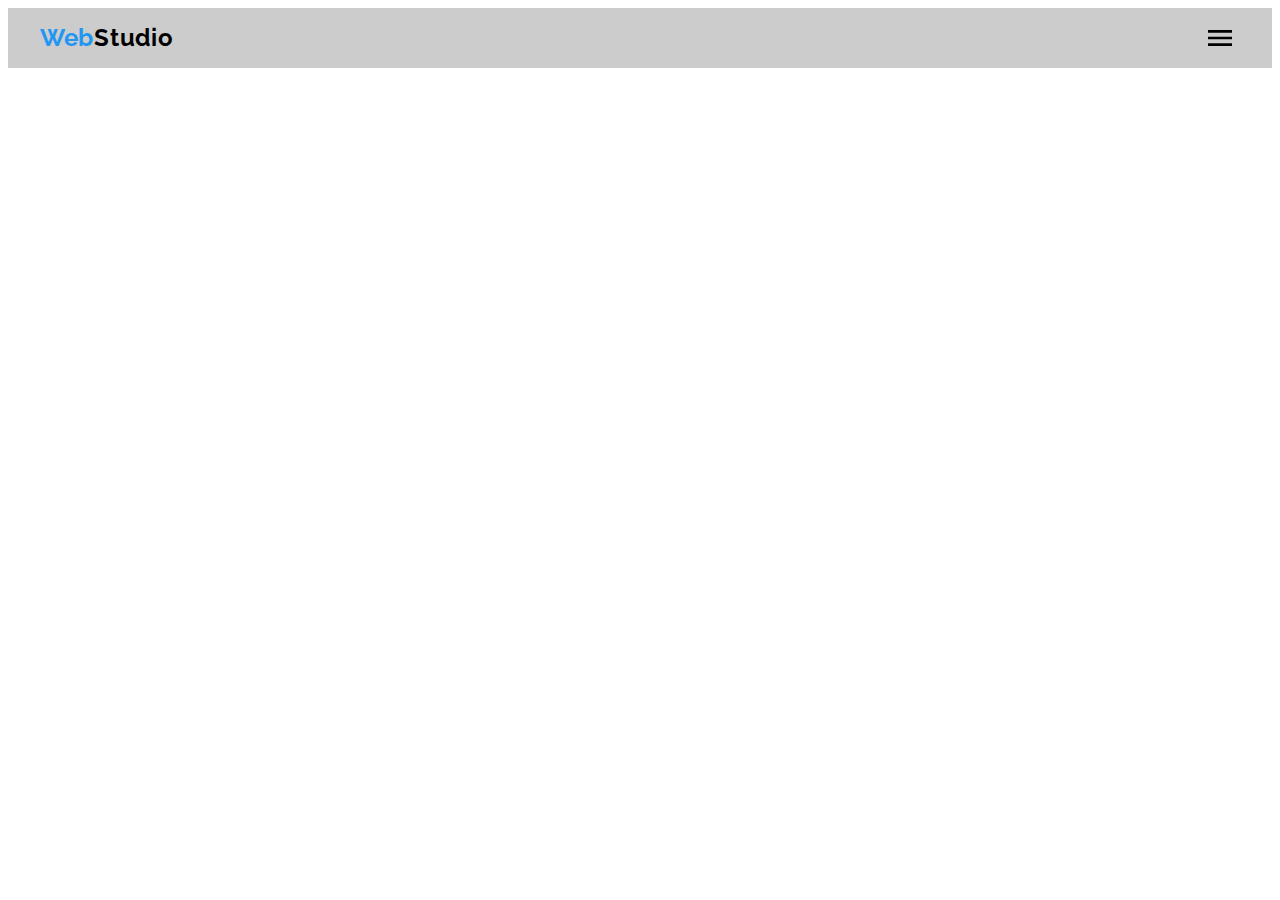
==== index.html @ 3af934c9 "Создано бургер-меню" ====
<!DOCTYPE html>
<html lang="ru">

<head>
  <meta charset="UTF-8">
  <meta http-equiv="X-UA-Compatible" content="IE=edge">
  <meta name="viewport" content="width=device-width, initial-scale=1.0">
  <title>Студия</title>
  <link rel="preconnect" href="https://fonts.gstatic.com">
  <link href="https://fonts.googleapis.com/css2?family=Raleway:wght@700&family=Roboto:wght@400;500;700;900&display=swap" rel="stylesheet">
  <link rel="stylesheet" href="https://cdnjs.cloudflare.com/ajax/libs/modern-normalize/1.0.0/modern-normalize.min.css" 
  integrity="sha512-ISS7cAi1PEhQ8jnbJpJZMd29NlhNj4AWYyLOSp2CE/CsHxTCu+r+t0D2yoJudVrd0/8fTVPUVDzY5Tvli75u/g==" crossorigin="anonymous">  
  <link rel="stylesheet" href="https://cdnjs.cloudflare.com/ajax/libs/animate.css/4.1.1/animate.min.css" />
  <link rel="stylesheet" href="./css/main.min.css">

</head>

<body>
  <!-- Header -->
  <header class="header">
    <div class="container">
      <nav class="navigation">
        <a lang="en" href="./index.html" class="logo link animate__bounce">Web<span class="logo--light-theme">Studio</span></a>

        <ul class="menu list">
          <li class="menu__item">
            <a class="menu__link link menu__link--current" href="./index.html">Студия</a></li>
          <li class="menu__item">
            <a class="menu__link link" href="./portfolio.html">Портфолио</a></li>
          <li class="menu__item">
            <a class="menu__link link" href="#contacts">Контакты</a></li>
        </ul>
      </nav>
      
      <button type="button" class="burger-btn" data-menu-button>
        <svg class="burger-btn__icon" width="40px" height="40px">
          <use href="./images/icons.svg#icon-menu"></use>
        </svg>
      </button>

      <ul class="contact-list list">
        <li class="contact-list__item">
          <a class="contact-list__link link" href="mailto:info@devstudio.com">
            <svg class="contact-list__icon" width="16px" height="12px">
              <use href="./images/icons.svg#icon-envelope"></use>
            </svg>
            info@devstudio.com</a>
        </li>
        <li class="contact-list__item">
        <a class="contact-list__link link" href="tel:+380961111111">
          <svg class="contact-list__icon" width="10px" height="16px">
            <use href="./images/icons.svg#icon-smartphone"></use>
          </svg>
          +38 096 111 11 11</a>
        </li>
      </ul>
    </div>

    <div class="mobile-menu" data-menu>
      <div class="mobile-menu__nav">
        <button type="button" class="mobile-menu__close-btn"
          data-menu-close>
          <svg class="mobile-menu__close-icon" width="18px"
            height="18px">
            <use href="./images/icons.svg#icon-close"></use>
          </svg>
        </button>
        <ul class="mobile-menu__list list">
          <li class="mobile-menu__item">
            <a href="./index.html"
              class="mobile-menu__link link">Студия</a>
          </li>
          <li class="mobile-menu__item">
            <a href="./portfolio.html"
              class="mobile-menu__link link">Портфолио</a>
          </li>
          <li class="mobile-menu__item">
            <a href="#contacts"
              class="mobile-menu__link link">Контакты</a>
          </li>
        </ul>
      </div>
      
      <div class="mobile-menu__contacts">
        <ul class="mobile-menu__contact-list list">
          <li class="mobile-menu__contact-item">
            <a href="tel:+380961111111"
              class="mobile-menu__contact-link link">+38 096 111 11
              11</a>
          </li>
          <li class="mobile-menu__contact-item">
            <a href="mailto:info@devstudio.com"
              class="mobile-menu__contact-link link">info@devstudio.com</a>
          </li>
        </ul>
        
        <ul class="mobile-menu__social-list list">
          <li class="mobile-menu__social-item">
            <a href=""
              class="mobile-menu__social-link link">Instagram</a>
          </li>
          <li class="mobile-menu__social-item">
            <a href=""
              class="mobile-menu__social-link link">Twitter</a>
          </li>
          <li class="mobile-menu__social-item">
            <a href=""
              class="mobile-menu__social-link link">Facebook</a>
          </li>
          <li class="mobile-menu__social-item">
            <a href=""
              class="mobile-menu__social-link link">LinkedIn</a>
          </li>
        </ul>
      </div>
    </div>
  </header>

  
  <main>
    <!-- Hero -->
    <!-- <section class="hero">
      <div class="container">
        <h1 class="hero-title">Эффективные решения для вашего бизнеса</h1>
        <button class="modal-btn" type="button" data-modal-open>Заказать услугу</button>
      </div>
    </section> -->

    <!-- Advantages -->
    <!-- <section class="advantages">
      <div class="container">
        <h2 class="visually-hidden">Преимущества</h2>
        <ul class="advantages__list">
          <li class="advantages__item list">
            <div class="advantages__iconbox">
              <svg class="advantages__icon" width="70" height="70">
                <use href="./images/icons.svg#icon-antenna"></use>
              </svg>
            </div>
            <h3 class="advantages__title">Внимание к деталям</h3>
            <p class="advantages__description">Идейные соображения, а
              также начало повседневной работы по формированию позиции.</p>
          </li>
          <li class="advantages__item list">
            <div class="advantages__iconbox">
              <svg class="advantages__icon" width="70" height="70">
                <use href="./images/icons.svg#icon-clock"></use>
              </svg>
            </div>
            <h3 class="advantages__title">Пунктуальность</h3>
            <p class="advantages__description">Задача организации, в
              особенности же рамки и место обучения кадров влечет за собой.</p>
          </li>
          <li class="advantages__item list">
            <div class="advantages__iconbox">
              <svg class="advantages__icon" width="70" height="70">
                <use href="./images/icons.svg#icon-diagram"></use>
              </svg>
            </div>
            <h3 class="advantages__title">Планирование</h3>
            <p class="advantages__description">Равным образом
              консультация с широким активом в значительной степени обуславливает.</p>
          </li>
          <li class="advantages__item list">
            <div class="advantages__iconbox">
              <svg class="advantages__icon" width="70" height="70">
                <use href="./images/icons.svg#icon-astronaut"></use>
              </svg>
            </div>
            <h3 class="advantages__title">Современные технологии</h3>
            <p class="advantages__description">Значимость этих
              проблем настолько очевидна, что реализация плановых заданий.</p>
          </li>
        </ul>
      </div>
    </section> -->

    <!-- Services --> 
    <!-- <section class="services">
      <div class="container">
        <h2 class="section-title">Чем мы занимаемся</h2>
        <ul class="services__list list">
          <li class="services__item">
            <img class="services__img" src="images/studio/box-1.jpg"
            alt="сотрудник компании работает за компьютером" width="370" height="294">
            <p class="services__title">Десктопные приложения</p>
          </li>

          <li class="services__item">
            <img class="services__img" src="images/studio/box-2.jpg"
            alt="сотрудник компании работает за компьютером и с телефоном" width="370" height="294">
            <p class="services__title">Мобильные приложения</p>
          </li>
          
          <li class="services__item">
            <img class="services__img" src="images/studio/box-3.jpg"
            alt="сотрудник компании работает на планшете" width="370" height="294">
            <p class="services__title">Дизайнерские решения</p>
          </li>
        </ul>
      </div>
    </section> -->

    <!-- Team -->
    <!-- <section class="team">
      <div class="container">
        <h2 class="section-title">Наша команда</h2>
        <ul class="team__list list">
          <li class="team__item">
            <img class="team__img" src="images/studio/img-1.jpg"
              alt="сотрудник компании в очках и бордовой тенниске" width="270" height="260">
              <div class="team__content">
                <h3 class="team__name">Игорь Демьяненко</h3>
                <p class="team__position" lang="en">Product Designer</p>
                <ul class="social-list list">
                  <li class="social-list__item">
                    <a href="" class="social-list__link link">
                      <svg class="social-list__icon" width="20" height="20">
                        <use href="./images/icons.svg#icon-instagram"></use>
                      </svg>
                    </a>
                  </li>
                  <li class="social-list__item">
                    <a href="" class="social-list__link link">
                      <svg class="social-list__icon" width="20" height="20">
                        <use href="./images/icons.svg#icon-twitter"></use>
                      </svg>
                    </a>
                  </li>
                  <li class="social-list__item">
                    <a href="" class="social-list__link link">
                      <svg class="social-list__icon" width="20" height="20">
                        <use href="./images/icons.svg#icon-facebook"></use>
                      </svg>
                    </a>
                  </li>
                  <li class="social-list__item">
                    <a href="" class="social-list__link link">
                      <svg class="social-list__icon" width="20" height="20">
                        <use href="./images/icons.svg#icon-linkedin"></use>
                      </svg>
                    </a>
                  </li>
                </ul>
              </div>
          </li>
          <li class="team__item">
            <img class="team__img" src="images/studio/img-2.jpg"
              alt="сотрудница офиса в очках и пиджаке" width="270" height="260">
              <div class="team__content">
                <h3 class="team__name">Ольга Репина</h3>
                <p class="team__position" lang="en">Frontend Developer</p>
                <ul class="social-list list">
                  <li class="social-list__item">
                    <a href="" class="social-list__link link">
                      <svg class="social-list__icon" width="20" height="20">
                        <use href="./images/icons.svg#icon-instagram">
                        </use>
                      </svg>
                    </a>
                  </li>
                  <li class="social-list__item">
                    <a href="" class="social-list__link link">
                      <svg class="social-list__icon" width="20" height="20">
                        <use href="./images/icons.svg#icon-twitter"></use>
                      </svg>
                    </a>
                  </li>
                  <li class="social-list__item">
                    <a href="" class="social-list__link link">
                      <svg class="social-list__icon" width="20" height="20">
                        <use href="./images/icons.svg#icon-facebook"></use>
                      </svg>
                    </a>
                  </li>
                  <li class="social-list__item">
                    <a href="" class="social-list__link link">
                      <svg class="social-list__icon" width="20" height="20">
                        <use href="./images/icons.svg#icon-linkedin"></use>
                      </svg>
                    </a>
                  </li>
                </ul>
              </div>
          </li>
          <li class="team__item">
            <img class="team__img" src="images/studio/img-3.jpg"
              alt="сотрудник компании светлой рубашке" width="270" height="260">
              <div class="team__content">
                <h3 class="team__name">Николай Тарасов</h3>
                <p class="team__position" lang="en">Marketing</p>
                <ul class="social-list list">
                  <li class="social-list__item">
                    <a href="" class="social-list__link link">
                      <svg class="social-list__icon" width="20" height="20">
                        <use href="./images/icons.svg#icon-instagram">
                        </use>
                      </svg>
                    </a>
                  </li>
                  <li class="social-list__item">
                    <a href="" class="social-list__link link">
                      <svg class="social-list__icon" width="20" height="20">
                        <use href="./images/icons.svg#icon-twitter"></use>
                      </svg>
                    </a>
                  </li>
                  <li class="social-list__item">
                    <a href="" class="social-list__link link">
                      <svg class="social-list__icon" width="20" height="20">
                        <use href="./images/icons.svg#icon-facebook"></use>
                      </svg>
                    </a>
                  </li>
                  <li class="social-list__item">
                    <a href="" class="social-list__link link">
                      <svg class="social-list__icon" width="20" height="20">
                        <use href="./images/icons.svg#icon-linkedin"></use>
                      </svg>
                    </a>
                  </li>
                </ul>
              </div>
          </li>
          <li class="team__item">
            <img class="team__img" src="images/studio/img-4.jpg"
              alt="сотрудник компании в очках и темной футболке" width="270" height="260">
              <div class="team__content">
                <h3 class="team__name">Михаил Ермаков</h3>
                <p class="team__position" lang="en">UI Designer</p>
                <ul class="social-list list">
                  <li class="social-list__item">
                    <a href="" class="social-list__link link">
                      <svg class="social-list__icon" width="20" height="20">
                        <use href="./images/icons.svg#icon-instagram">
                        </use>
                      </svg>
                    </a>
                  </li>
                  <li class="social-list__item">
                    <a href="" class="social-list__link link">
                      <svg class="social-list__icon" width="20" height="20">
                        <use href="./images/icons.svg#icon-twitter"></use>
                      </svg>
                    </a>
                  </li>
                  <li class="social-list__item">
                    <a href="" class="social-list__link link">
                      <svg class="social-list__icon" width="20" height="20">
                        <use href="./images/icons.svg#icon-facebook"></use>
                      </svg>
                    </a>
                  </li>
                  <li class="social-list__item">
                    <a href="" class="social-list__link link">
                      <svg class="social-list__icon" width="20" height="20">
                        <use href="./images/icons.svg#icon-linkedin"></use>
                      </svg>
                    </a>
                  </li>
                </ul>
              </div>
          </li>
        </ul>
      </div>
    </section> -->

    <!-- Clients -->
    <!-- <section class="clients">
      <h2 class="section-title">Постоянные клиенты</h2>
      <div class="container">
        <ul class="clients__list list">
          <li class="clients__item">
            <a href="" class="clients__link">
                <svg class="clients__icon" width="44" height="48">
                  <use href="./images/icons.svg#icon-logo-1"></use>
                </svg>
            </a>
          </li>
          <li class="clients__item">
            <a href="" class="clients__link">
                <svg class="clients__icon" width="40" height="52">
                  <use href="./images/icons.svg#icon-logo-2"></use>
                </svg>
            </a>
          </li>
          <li class="clients__item">
            <a href="" class="clients__link">
                <svg class="clients__icon" width="40" height="42">
                  <use href="./images/icons.svg#icon-logo-3"></use>
                </svg>
            </a>
          </li>
          <li class="clients__item">
            <a href="" class="clients__link">
                <svg class="clients__icon" width="80" height="42">
                  <use href="./images/icons.svg#icon-logo-4"></use>
                </svg>
            </a>
          </li>
          <li class="clients__item">
            <a href="" class="clients__link">
                <svg class="clients__icon" width="58" height="46">
                  <use href="./images/icons.svg#icon-logo-5"></use>
                </svg>
            </a>
          </li>
          <li class="clients__item">
            <a href="" class="clients__link">
                <svg class="clients__icon" width="88" height="44">
                  <use href="./images/icons.svg#icon-logo-6"></use>
                </svg>
            </a>
          </li>
        </ul>
      </div>
    </section> -->
  </main>

  <!-- Footer -->
  <!-- <footer class="footer" id="contacts">
   <div class="footer-wrapper container">
     <div class="footer-address">
        <a lang="en" href="./index.html" class="logo link">Web<span
            class="logo--dark-theme">Studio</span></a>
        <address class="address">
          <ul class="info-list list">
            <li class="info-list__item link">
              <a class="info-list__link link"
                href="https://goo.gl/maps/YtJm7mLVAzRi9a2WA"
                target="_blank" rel="noopener noreferrer">г. Киев,
                пр-т Леси Украинки, 26</a>
            </li>
        
            <li class="info-list__item link">
              <a class="info-list__link link"
                href="mailto:info@example.com">info@example.com</a>
            </li>
        
            <li class="info-list__item link">
              <a class="info-list__link link"
                href="tel:+380991111111">+38 099 111 11 11</a>
            </li>
          </ul>
        </address>
     </div>

      <div class="footer-social">
        <b class="footer-social__title">Присоединяйтесь</b>
        <ul class="footer-social__list list">
          <li class="footer-social__item">
            <a href="" class="footer-social__link link">
              <svg class="social-link__icon" width="20px"
                height="20px">
                <use href="./images/icons.svg#icon-instagram">
                </use>
              </svg>
            </a>
          </li>
          <li class="footer-social__item">
            <a href="" class="footer-social__link link">
              <svg class="social-link__icon" width="20px"
                height="20px">
                <use href="./images/icons.svg#icon-twitter">
                </use>
              </svg>
            </a>
          </li>
          <li class="footer-social__item">
            <a href="" class="footer-social__link link">
              <svg class="social-link__icon" width="20px"
                height="20px">
                <use href="./images/icons.svg#icon-facebook">
                </use>
              </svg>
            </a>
          </li>
          <li class="footer-social__item">
            <a href="" class="footer-social__link link">
              <svg class="social-link__icon" width="20px"
                height="20px">
                <use href="./images/icons.svg#icon-linkedin">
                </use>
              </svg>
            </a>
          </li>
        </ul>
      </div>

      <div class="newsletter">
        <b class="newsletter__title">Подпишитесь на рассылку</b>
        <form name="signup_form" action="#" class="newsletter-form">
          <label for="user_email" class="newsletter-form__label"></label>
          <input type="email" name="email" id="user_email"
            class="newsletter-form__input" placeholder="E-mail" />

          <button class="newsletter-btn" type="submit">
            <span class="newsletter-btn__text">Подписаться</span>
            <svg class="newsletter-btn__icon" width="24px"
              height="24px">
              <use href="./images/icons.svg#icon-icon-send"></use>
            </svg>
          </button>
        </form>
      </div>
   </div>
  </footer> -->


  <!-- Backdrop -->
    <!-- <div class="backdrop is-hidden" data-modal >
      <div class="modal">
        <b class="modal__btn-title">Оставьте свои данные, мы вам перезвоним</b>
        <button type="button" class="modal__btn-close" data-modal-close>
          <svg class="modal__btn-icon" width="11px" height="11px">
            <use href="./images/icons.svg#icon-close"></use>
          </svg>
        </button>

        <form action="#" class="modal-form">
          <label class="modal-form__label">
            Имя
            <span class="modal-form__input-wrapper">
              <input type="text" class="modal-form__input" name="user-name"
                required minlength="2">
              <svg class="modal-form__icon" width="12px" height="12px">
                <use href="./images/icons.svg#icon-Vector-1"></use>
              </svg>
            </span>
          </label>

          <label class="modal-form__label">
            Телефон
            <span class="modal-form__input-wrapper">
              <input type="tel" class="modal-form__input" name="user-phone"
                required pattern="[0-9] {3}-[0-9] {3}-[0-9] {2}-[0-9] {2}"
                title="067-111-11-11">
              <svg class="modal-form__icon" width="13px" height="13px">
                <use href="./images/icons.svg#icon-Vector-4"></use>
              </svg>
            </span>
          </label>

          <label class="modal-form__label">
            Почта
            <span class="modal-form__input-wrapper">
              <input type="email" class="modal-form__input" name="user-email">
            <svg class="modal-form__icon" width="15px" height="12px">
              <use href="./images/icons.svg#icon-Vector-5"></use>
            </svg>
          </span>
          </label>

          <label class="modal-form__field-comment">
            Комментарий
            <textarea name="user-comment" class="modal-form__comment" placeholder="Введите текст"></textarea>
          </label>

            <input type="checkbox" id="user-term" name="user-term" class="modal-form__term visually-hidden" >
            <label for="user-term" class="modal-form__check-desc">Соглашаюсь с рассылкой и принимаю&nbsp;<a href="" 
              class="agreement-link">Условия договора</a></label>
          <button type="submit" class="modal-form__btn">Отправить</button>
        </form>

      </div>
    </div> -->

    <script src="./js/mobile-menu.js"></script>
    <!-- <script src="./js/modal.js"></script> -->
</body>
</html>
---- css/main.min.css ----
:root{--main-font: "Roboto", sans-serif;--secondary-font: "Raleway", sans-serif;--accent-color: #2196f3;--secondary-accent-color: #188ce8;--text-color-darkgrey: #212121;--text-color-grey: #757575;--text-color-black: #000000;--text-color-white: #ffffff;--text-color-transparent: rgba(255, 255, 255, 0.6);--background-color-dark: #2f303a;--background-color-hero: #c4c4c4;--background-color-light: #f5f4fa;--section-pt: 94px;--section-pb: 94px;--timimg-function: cubic-bezier(0.4, 0, 0.2, 1)}.visually-hidden{position:absolute !important;clip:rect(1px 1px 1px 1px);clip:rect(1px, 1px, 1px, 1px);padding:0 !important;border:0 !important;height:1px !important;width:1px !important;overflow:hidden}body{font-family:var(--main-font);color:var(--text-color-grey)}h1,h2,h3,h4,h5,h6,p{margin:0}ul{margin:0;padding:0}img{display:block;max-width:100%;height:auto}.list{list-style:none}.link{text-decoration:none}button{padding:0;border:none;font:inherit;color:inherit;background-color:transparent}.container{padding-left:15px;padding-right:15px}.header .container{display:flex;align-items:center;justify-content:space-between}@media screen and (min-width: 480px){.container{width:480px;margin:0 auto}}@media screen and (min-width: 768px){.container{width:768px}}@media screen and (min-width: 1200px){.container{width:1200px}}.navigation{display:flex;align-items:center}.menu{display:flex;align-items:center}.header .menu{display:none}.menu__item:not(:last-child){margin-right:50px}.menu__link{position:relative;display:block;padding-top:32px;padding-bottom:32px;color:var(--text-color-darkgrey);font-size:14px;font-weight:500;line-height:1.14;letter-spacing:.02em;transition-property:color;transition-duration:250ms;transition-timing-function:var(--timimg-function)}.menu__link:hover,.menu__link:focus{color:var(--accent-color)}.menu__link--current{color:var(--accent-color)}.menu__link--current::after{content:"";position:absolute;left:0;bottom:-1px;display:block;width:100%;height:4px;background-color:var(--accent-color);border-radius:2px}.logo{color:var(--accent-color);font-family:var(--secondary-font);font-size:24px;font-weight:700;line-height:1.16;letter-spacing:.03em;-webkit-animation-duration:1000ms;animation-duration:1000ms}.logo--light-theme{color:var(--text-color-black)}.logo--dark-theme{color:var(--text-color-white)}.contact-list{display:flex;align-items:center;margin-left:auto}.contact-list__item:not(:last-child){margin-right:50px}.contact-list__link{display:flex;justify-content:center;align-items:center;padding-top:32px;padding-bottom:32px;color:var(--text-color-grey);font-size:14px;font-weight:500;line-height:1.14;letter-spacing:.02em;transition-property:color;transition-duration:250ms;transition-timing-function:var(--timimg-function)}.contact-list__link:focus,.contact-list__link:hover{color:var(--accent-color)}.contact-list__icon{fill:var(--text-color-grey);margin-right:10px;transition-property:fill;transition-duration:250ms;transition-timing-function:var(--timimg-function)}.contact-list__link:hover .contact-list__icon,.contact-list__link:focus .contact-list__icon{fill:var(--accent-color)}.header{background-color:#ccc;padding-top:10px;padding-bottom:10px}.contact-list{display:none}.burger-btn{border:none;padding:0;width:40px;height:40px}.mobile-menu{display:flex;flex-direction:column;justify-content:space-between;position:fixed;top:0;left:50%;width:100vw;max-width:480px;height:100vh;padding:48px 40px;transform:translateY(-100%) translateX(-50%);transition:transform 250ms var(--timimg-function)}.is-open{transform:translateY(0) translateX(-50%)}.mobile-menu__close-btn{position:absolute;top:10px;right:15px;width:18px;height:18px;padding:0;cursor:pointer;transition:fill 250ms var(--timimg-function)}.mobile-menu__close-btn:hover,.mobile-menu__close-btn:focus{fill:var(--accent-color)}.mobile-menu__link{font-size:40px;font-weight:500;line-height:1.18;color:var(--text-color-darkgrey)}.mobile-menu__link:hover,.mobile-menu__link:focus{color:var(--accent-color)}.mobile-menu__item:not(:last-child){margin-bottom:32px}.mobile-menu__contact-list{margin-bottom:64px}.mobile-menu__contact-item:not(:last-child){margin-bottom:32px}.mobile-menu__contact-link{font-size:24px;font-weight:500;line-height:1.17;color:var(--text-color-grey)}.mobile-menu__contact-link:hover,.mobile-menu__contact-link:focus{color:var(--accent-color);font-size:34px;font-weight:500;line-height:1.18}.mobile-menu__social-list{display:flex}.mobile-menu__social-item:not(:last-child)::after{content:"";width:22px;height:0px;margin:0 10px;border:1px solid rgba(33,33,33,.2);transform:rotate(90deg)}.mobile-menu__social-link{font-size:18px;font-weight:500;line-height:1.22;color:var(--accent-color)}/*# sourceMappingURL=main.min.css.map */
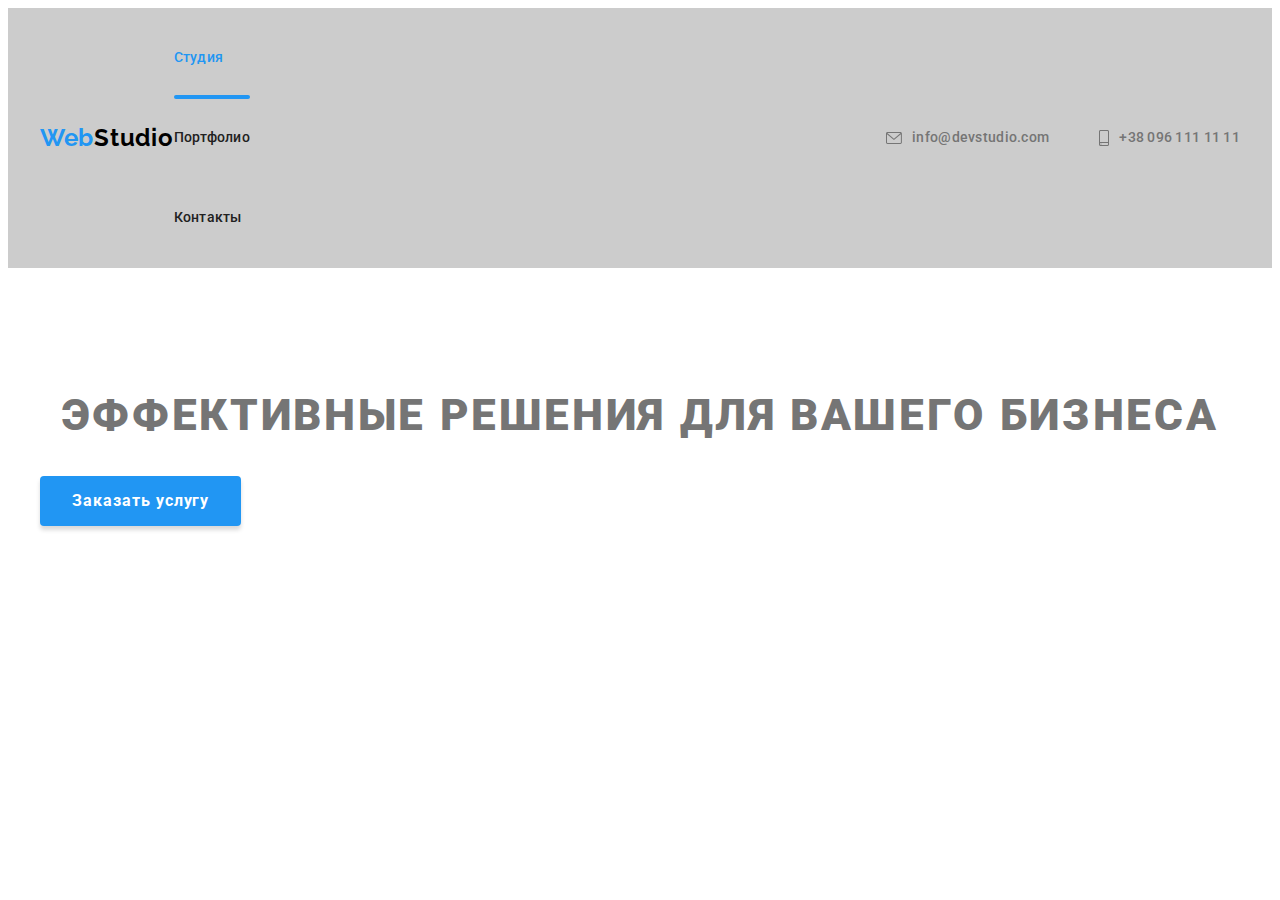
==== commit ac6e1eb2: "Добавлен заголовок и кнопка в hero" ====
--- a/index.html
+++ b/index.html
@@ -119,12 +119,12 @@
   
   <main>
     <!-- Hero -->
-    <!-- <section class="hero">
+    <section class="hero">
       <div class="container">
         <h1 class="hero-title">Эффективные решения для вашего бизнеса</h1>
         <button class="modal-btn" type="button" data-modal-open>Заказать услугу</button>
       </div>
-    </section> -->
+    </section>
 
     <!-- Advantages -->
     <!-- <section class="advantages">
--- a/css/main.min.css
+++ b/css/main.min.css
@@ -1 +1 @@
-:root{--main-font: "Roboto", sans-serif;--secondary-font: "Raleway", sans-serif;--accent-color: #2196f3;--secondary-accent-color: #188ce8;--text-color-darkgrey: #212121;--text-color-grey: #757575;--text-color-black: #000000;--text-color-white: #ffffff;--text-color-transparent: rgba(255, 255, 255, 0.6);--background-color-dark: #2f303a;--background-color-hero: #c4c4c4;--background-color-light: #f5f4fa;--section-pt: 94px;--section-pb: 94px;--timimg-function: cubic-bezier(0.4, 0, 0.2, 1)}.visually-hidden{position:absolute !important;clip:rect(1px 1px 1px 1px);clip:rect(1px, 1px, 1px, 1px);padding:0 !important;border:0 !important;height:1px !important;width:1px !important;overflow:hidden}body{font-family:var(--main-font);color:var(--text-color-grey)}h1,h2,h3,h4,h5,h6,p{margin:0}ul{margin:0;padding:0}img{display:block;max-width:100%;height:auto}.list{list-style:none}.link{text-decoration:none}button{padding:0;border:none;font:inherit;color:inherit;background-color:transparent}.container{padding-left:15px;padding-right:15px}.header .container{display:flex;align-items:center;justify-content:space-between}@media screen and (min-width: 480px){.container{width:480px;margin:0 auto}}@media screen and (min-width: 768px){.container{width:768px}}@media screen and (min-width: 1200px){.container{width:1200px}}.navigation{display:flex;align-items:center}.menu{display:flex;align-items:center}.header .menu{display:none}.menu__item:not(:last-child){margin-right:50px}.menu__link{position:relative;display:block;padding-top:32px;padding-bottom:32px;color:var(--text-color-darkgrey);font-size:14px;font-weight:500;line-height:1.14;letter-spacing:.02em;transition-property:color;transition-duration:250ms;transition-timing-function:var(--timimg-function)}.menu__link:hover,.menu__link:focus{color:var(--accent-color)}.menu__link--current{color:var(--accent-color)}.menu__link--current::after{content:"";position:absolute;left:0;bottom:-1px;display:block;width:100%;height:4px;background-color:var(--accent-color);border-radius:2px}.logo{color:var(--accent-color);font-family:var(--secondary-font);font-size:24px;font-weight:700;line-height:1.16;letter-spacing:.03em;-webkit-animation-duration:1000ms;animation-duration:1000ms}.logo--light-theme{color:var(--text-color-black)}.logo--dark-theme{color:var(--text-color-white)}.contact-list{display:flex;align-items:center;margin-left:auto}.contact-list__item:not(:last-child){margin-right:50px}.contact-list__link{display:flex;justify-content:center;align-items:center;padding-top:32px;padding-bottom:32px;color:var(--text-color-grey);font-size:14px;font-weight:500;line-height:1.14;letter-spacing:.02em;transition-property:color;transition-duration:250ms;transition-timing-function:var(--timimg-function)}.contact-list__link:focus,.contact-list__link:hover{color:var(--accent-color)}.contact-list__icon{fill:var(--text-color-grey);margin-right:10px;transition-property:fill;transition-duration:250ms;transition-timing-function:var(--timimg-function)}.contact-list__link:hover .contact-list__icon,.contact-list__link:focus .contact-list__icon{fill:var(--accent-color)}.header{background-color:#ccc;padding-top:10px;padding-bottom:10px}.contact-list{display:none}.burger-btn{border:none;padding:0;width:40px;height:40px}.mobile-menu{display:flex;flex-direction:column;justify-content:space-between;position:fixed;top:0;left:50%;width:100vw;max-width:480px;height:100vh;padding:48px 40px;transform:translateY(-100%) translateX(-50%);transition:transform 250ms var(--timimg-function)}.is-open{transform:translateY(0) translateX(-50%)}.mobile-menu__close-btn{position:absolute;top:10px;right:15px;width:18px;height:18px;padding:0;cursor:pointer;transition:fill 250ms var(--timimg-function)}.mobile-menu__close-btn:hover,.mobile-menu__close-btn:focus{fill:var(--accent-color)}.mobile-menu__link{font-size:40px;font-weight:500;line-height:1.18;color:var(--text-color-darkgrey)}.mobile-menu__link:hover,.mobile-menu__link:focus{color:var(--accent-color)}.mobile-menu__item:not(:last-child){margin-bottom:32px}.mobile-menu__contact-list{margin-bottom:64px}.mobile-menu__contact-item:not(:last-child){margin-bottom:32px}.mobile-menu__contact-link{font-size:24px;font-weight:500;line-height:1.17;color:var(--text-color-grey)}.mobile-menu__contact-link:hover,.mobile-menu__contact-link:focus{color:var(--accent-color);font-size:34px;font-weight:500;line-height:1.18}.mobile-menu__social-list{display:flex}.mobile-menu__social-item:not(:last-child)::after{content:"";width:22px;height:0px;margin:0 10px;border:1px solid rgba(33,33,33,.2);transform:rotate(90deg)}.mobile-menu__social-link{font-size:18px;font-weight:500;line-height:1.22;color:var(--accent-color)}/*# sourceMappingURL=main.min.css.map */+:root{--main-font: "Roboto", sans-serif;--secondary-font: "Raleway", sans-serif;--accent-color: #2196f3;--secondary-accent-color: #188ce8;--text-color-darkgrey: #212121;--text-color-grey: #757575;--text-color-black: #000000;--text-color-white: #ffffff;--text-color-transparent: rgba(255, 255, 255, 0.6);--background-color-dark: #2f303a;--background-color-hero: #c4c4c4;--background-color-light: #f5f4fa;--section-pt: 94px;--section-pb: 94px;--timimg-function: cubic-bezier(0.4, 0, 0.2, 1)}.visually-hidden{position:absolute !important;clip:rect(1px 1px 1px 1px);clip:rect(1px, 1px, 1px, 1px);padding:0 !important;border:0 !important;height:1px !important;width:1px !important;overflow:hidden}body{font-family:var(--main-font);color:var(--text-color-grey)}h1,h2,h3,h4,h5,h6,p{margin:0}ul{margin:0;padding:0}img{display:block;max-width:100%;height:auto}.list{list-style:none}.link{text-decoration:none}button{padding:0;border:none;font:inherit;color:inherit;background-color:transparent}.container{padding-left:15px;padding-right:15px}.header .container{display:flex;align-items:center;justify-content:space-between}@media screen and (min-width: 480px){.container{width:480px;margin:0 auto}}@media screen and (min-width: 768px){.container{width:768px}}@media screen and (min-width: 1200px){.container{width:1200px}}.modal-btn{display:inline-block;text-align:center;min-width:200px;padding:10px 32px;color:var(--text-color-white);background-color:var(--accent-color);font-family:inherit;font-size:16px;font-weight:700;line-height:1.88;letter-spacing:.06em;cursor:pointer;border-radius:4px;border:0;box-shadow:0px 4px 4px rgba(0,0,0,.15);transition:background-color 250ms var(--timimg-function)}.modal-btn:hover,.modal-btn:focus{background-color:var(--secondary-accent-color)}.hero-title{margin:0 auto;margin-bottom:30px;font-size:26px;font-weight:900;line-height:1.62;letter-spacing:.06em;text-align:center;text-transform:uppercase}@media screen and (min-width: 1200px){.hero-title{font-size:44px;font-weight:900;line-height:1.36}}.navigation{display:flex;align-items:center}.menu{display:flex;align-items:center}.header .menu{display:none}@media screen and (min-width: 768px){.header .menu{display:block}}.menu__item:not(:last-child){margin-right:50px}.menu__link{position:relative;display:block;padding-top:32px;padding-bottom:32px;color:var(--text-color-darkgrey);font-size:14px;font-weight:500;line-height:1.14;letter-spacing:.02em;transition-property:color;transition-duration:250ms;transition-timing-function:var(--timimg-function)}.menu__link:hover,.menu__link:focus{color:var(--accent-color)}.menu__link--current{color:var(--accent-color)}.menu__link--current::after{content:"";position:absolute;left:0;bottom:-1px;display:block;width:100%;height:4px;background-color:var(--accent-color);border-radius:2px}.logo{color:var(--accent-color);font-family:var(--secondary-font);font-size:24px;font-weight:700;line-height:1.16;letter-spacing:.03em;-webkit-animation-duration:1000ms;animation-duration:1000ms}.logo--light-theme{color:var(--text-color-black)}.logo--dark-theme{color:var(--text-color-white)}.contact-list{display:flex;align-items:center;margin-left:auto}.contact-list__item:not(:last-child){margin-right:50px}.contact-list__link{display:flex;justify-content:center;align-items:center;padding-top:32px;padding-bottom:32px;color:var(--text-color-grey);font-size:14px;font-weight:500;line-height:1.14;letter-spacing:.02em;transition-property:color;transition-duration:250ms;transition-timing-function:var(--timimg-function)}.contact-list__link:focus,.contact-list__link:hover{color:var(--accent-color)}.contact-list__icon{fill:var(--text-color-grey);margin-right:10px;transition-property:fill;transition-duration:250ms;transition-timing-function:var(--timimg-function)}.contact-list__link:hover .contact-list__icon,.contact-list__link:focus .contact-list__icon{fill:var(--accent-color)}.header{padding-top:10px;padding-bottom:10px;background-color:#ccc}.burger-btn{display:none}.burger-btn{border:none;padding:0;width:40px;height:40px}.mobile-menu{display:flex;flex-direction:column;justify-content:space-between;position:fixed;top:0;left:50%;width:100vw;max-width:480px;height:100vh;padding:48px 40px;transform:translateY(-150%) translateX(-50%);transition:transform 250ms var(--timimg-function);background-color:var(--text-color-white)}.is-open{transform:translateY(0) translateX(-50%)}@media screen and (max-width: 767px){.mobile-menu{display:block}.burger-btn{display:block}.contact-list{display:none}}.mobile-menu__close-btn{position:absolute;top:10px;right:15px;width:18px;height:18px;padding:0;cursor:pointer;transition:fill 250ms var(--timimg-function)}.mobile-menu__close-btn:hover,.mobile-menu__close-btn:focus{fill:var(--accent-color)}.mobile-menu__link{font-size:40px;font-weight:500;line-height:1.18;letter-spacing:.02em;color:var(--text-color-darkgrey);transition:color 250ms var(--timimg-function)}.mobile-menu__link:hover,.mobile-menu__link:focus{color:var(--accent-color)}.mobile-menu__item:not(:last-child){margin-bottom:32px}.mobile-menu__contact-list{margin-bottom:64px}.mobile-menu__contact-item:not(:last-child){margin-bottom:32px}.mobile-menu__contact-link{font-size:24px;font-weight:500;line-height:1.17;letter-spacing:.02em;color:var(--text-color-grey);transition:color 250ms var(--timimg-function)}.mobile-menu__contact-link:hover,.mobile-menu__contact-link:focus{color:var(--accent-color);font-size:34px;font-weight:500;line-height:1.18}.mobile-menu__social-list{display:flex}.mobile-menu__social-item:not(:last-child)::after{content:"";width:22px;height:0px;margin:0 10px;border:1px solid rgba(33,33,33,.2);transform:rotate(90deg)}.mobile-menu__social-link{font-size:18px;font-weight:500;line-height:1.22;color:var(--accent-color);letter-spacing:.02em}.hero{padding-top:118px;padding-bottom:118px}/*# sourceMappingURL=main.min.css.map */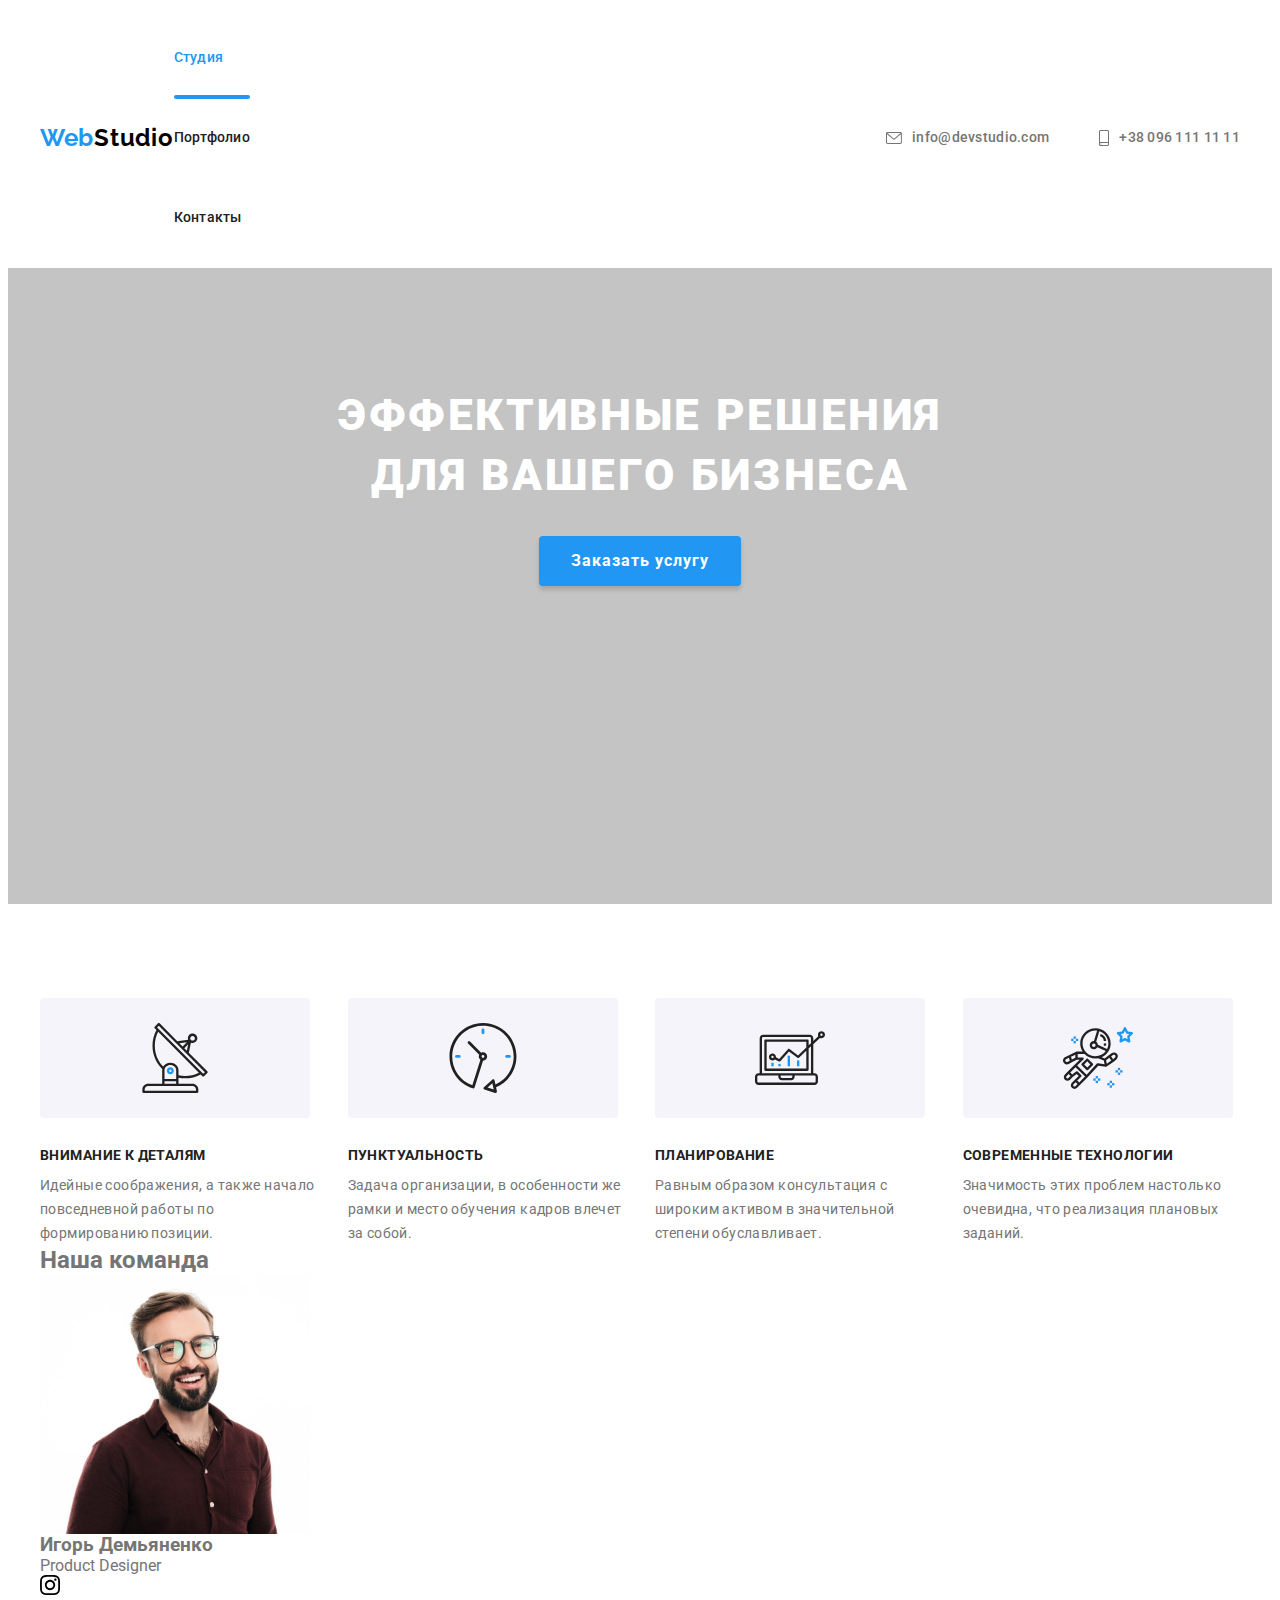
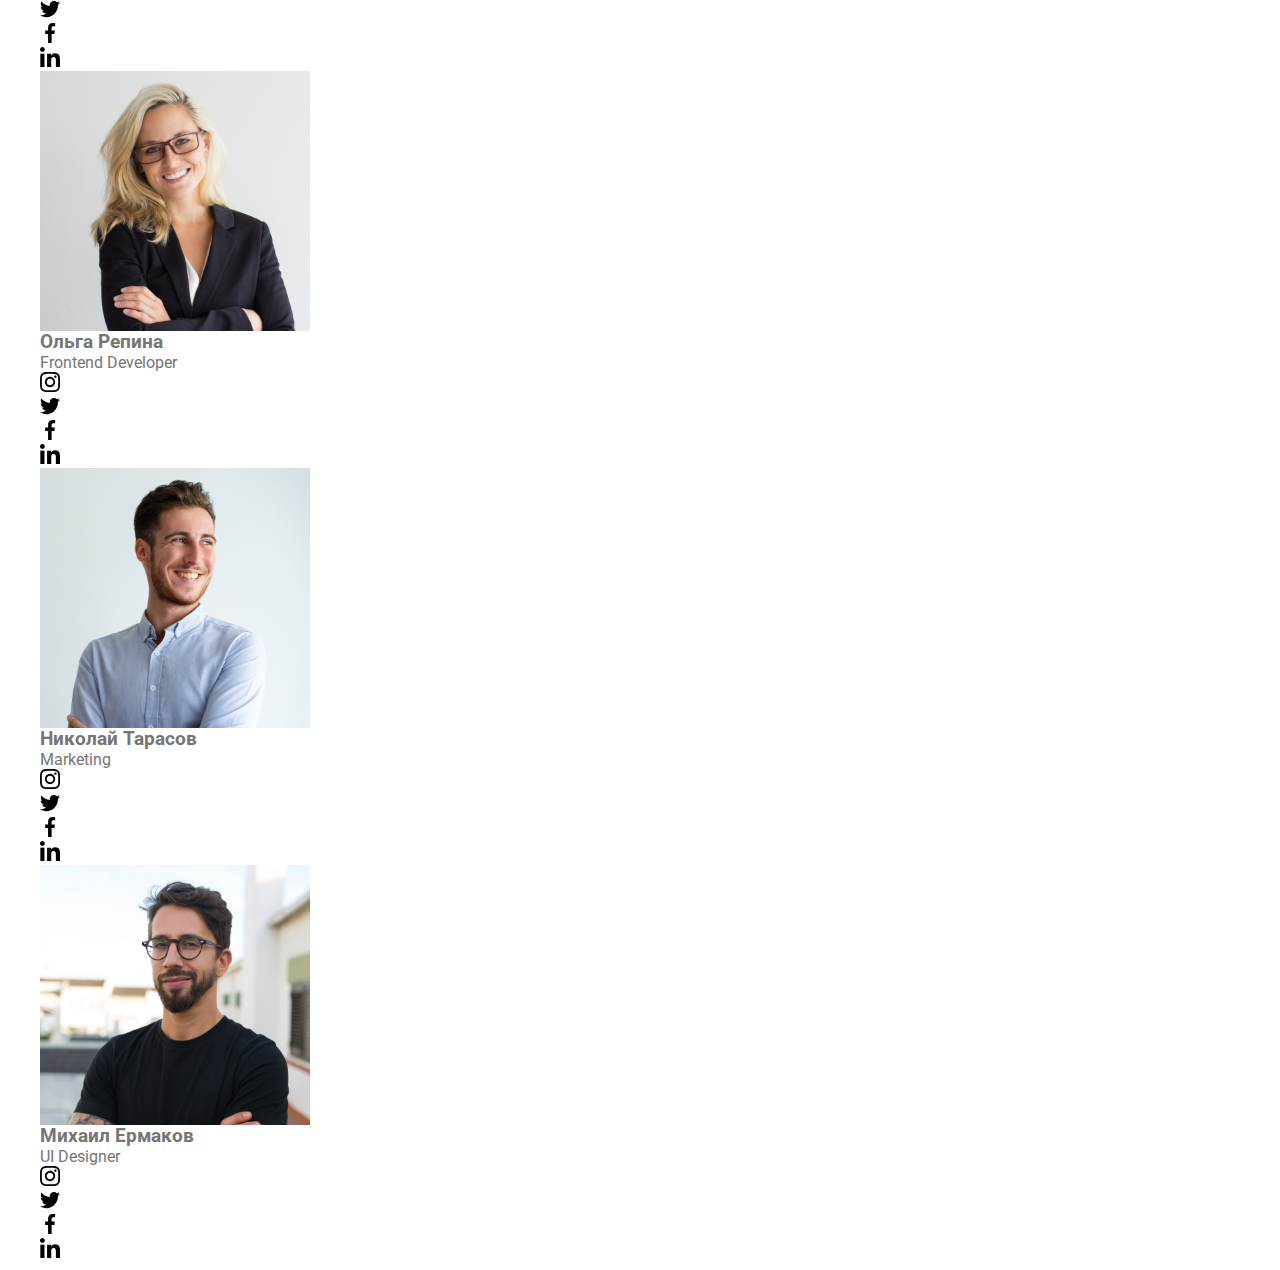
==== commit c8eee87a: "Стилизовано секцию advantages" ====
--- a/index.html
+++ b/index.html
@@ -127,7 +127,7 @@
     </section>
 
     <!-- Advantages -->
-    <!-- <section class="advantages">
+    <section class="advantages">
       <div class="container">
         <h2 class="visually-hidden">Преимущества</h2>
         <ul class="advantages__list">
@@ -173,7 +173,7 @@
           </li>
         </ul>
       </div>
-    </section> -->
+    </section>
 
     <!-- Services --> 
     <!-- <section class="services">
@@ -202,7 +202,7 @@
     </section> -->
 
     <!-- Team -->
-    <!-- <section class="team">
+    <section class="team">
       <div class="container">
         <h2 class="section-title">Наша команда</h2>
         <ul class="team__list list">
@@ -363,7 +363,7 @@
           </li>
         </ul>
       </div>
-    </section> -->
+    </section>
 
     <!-- Clients -->
     <!-- <section class="clients">
--- a/css/main.min.css
+++ b/css/main.min.css
@@ -1 +1 @@
-:root{--main-font: "Roboto", sans-serif;--secondary-font: "Raleway", sans-serif;--accent-color: #2196f3;--secondary-accent-color: #188ce8;--text-color-darkgrey: #212121;--text-color-grey: #757575;--text-color-black: #000000;--text-color-white: #ffffff;--text-color-transparent: rgba(255, 255, 255, 0.6);--background-color-dark: #2f303a;--background-color-hero: #c4c4c4;--background-color-light: #f5f4fa;--section-pt: 94px;--section-pb: 94px;--timimg-function: cubic-bezier(0.4, 0, 0.2, 1)}.visually-hidden{position:absolute !important;clip:rect(1px 1px 1px 1px);clip:rect(1px, 1px, 1px, 1px);padding:0 !important;border:0 !important;height:1px !important;width:1px !important;overflow:hidden}body{font-family:var(--main-font);color:var(--text-color-grey)}h1,h2,h3,h4,h5,h6,p{margin:0}ul{margin:0;padding:0}img{display:block;max-width:100%;height:auto}.list{list-style:none}.link{text-decoration:none}button{padding:0;border:none;font:inherit;color:inherit;background-color:transparent}.container{padding-left:15px;padding-right:15px}.header .container{display:flex;align-items:center;justify-content:space-between}@media screen and (min-width: 480px){.container{width:480px;margin:0 auto}}@media screen and (min-width: 768px){.container{width:768px}}@media screen and (min-width: 1200px){.container{width:1200px}}.modal-btn{display:inline-block;text-align:center;min-width:200px;padding:10px 32px;color:var(--text-color-white);background-color:var(--accent-color);font-family:inherit;font-size:16px;font-weight:700;line-height:1.88;letter-spacing:.06em;cursor:pointer;border-radius:4px;border:0;box-shadow:0px 4px 4px rgba(0,0,0,.15);transition:background-color 250ms var(--timimg-function)}.modal-btn:hover,.modal-btn:focus{background-color:var(--secondary-accent-color)}.hero-title{margin:0 auto;margin-bottom:30px;font-size:26px;font-weight:900;line-height:1.62;letter-spacing:.06em;text-align:center;text-transform:uppercase}@media screen and (min-width: 1200px){.hero-title{font-size:44px;font-weight:900;line-height:1.36}}.navigation{display:flex;align-items:center}.menu{display:flex;align-items:center}.header .menu{display:none}@media screen and (min-width: 768px){.header .menu{display:block}}.menu__item:not(:last-child){margin-right:50px}.menu__link{position:relative;display:block;padding-top:32px;padding-bottom:32px;color:var(--text-color-darkgrey);font-size:14px;font-weight:500;line-height:1.14;letter-spacing:.02em;transition-property:color;transition-duration:250ms;transition-timing-function:var(--timimg-function)}.menu__link:hover,.menu__link:focus{color:var(--accent-color)}.menu__link--current{color:var(--accent-color)}.menu__link--current::after{content:"";position:absolute;left:0;bottom:-1px;display:block;width:100%;height:4px;background-color:var(--accent-color);border-radius:2px}.logo{color:var(--accent-color);font-family:var(--secondary-font);font-size:24px;font-weight:700;line-height:1.16;letter-spacing:.03em;-webkit-animation-duration:1000ms;animation-duration:1000ms}.logo--light-theme{color:var(--text-color-black)}.logo--dark-theme{color:var(--text-color-white)}.contact-list{display:flex;align-items:center;margin-left:auto}.contact-list__item:not(:last-child){margin-right:50px}.contact-list__link{display:flex;justify-content:center;align-items:center;padding-top:32px;padding-bottom:32px;color:var(--text-color-grey);font-size:14px;font-weight:500;line-height:1.14;letter-spacing:.02em;transition-property:color;transition-duration:250ms;transition-timing-function:var(--timimg-function)}.contact-list__link:focus,.contact-list__link:hover{color:var(--accent-color)}.contact-list__icon{fill:var(--text-color-grey);margin-right:10px;transition-property:fill;transition-duration:250ms;transition-timing-function:var(--timimg-function)}.contact-list__link:hover .contact-list__icon,.contact-list__link:focus .contact-list__icon{fill:var(--accent-color)}.header{padding-top:10px;padding-bottom:10px;background-color:#ccc}.burger-btn{display:none}.burger-btn{border:none;padding:0;width:40px;height:40px}.mobile-menu{display:flex;flex-direction:column;justify-content:space-between;position:fixed;top:0;left:50%;width:100vw;max-width:480px;height:100vh;padding:48px 40px;transform:translateY(-150%) translateX(-50%);transition:transform 250ms var(--timimg-function);background-color:var(--text-color-white)}.is-open{transform:translateY(0) translateX(-50%)}@media screen and (max-width: 767px){.mobile-menu{display:block}.burger-btn{display:block}.contact-list{display:none}}.mobile-menu__close-btn{position:absolute;top:10px;right:15px;width:18px;height:18px;padding:0;cursor:pointer;transition:fill 250ms var(--timimg-function)}.mobile-menu__close-btn:hover,.mobile-menu__close-btn:focus{fill:var(--accent-color)}.mobile-menu__link{font-size:40px;font-weight:500;line-height:1.18;letter-spacing:.02em;color:var(--text-color-darkgrey);transition:color 250ms var(--timimg-function)}.mobile-menu__link:hover,.mobile-menu__link:focus{color:var(--accent-color)}.mobile-menu__item:not(:last-child){margin-bottom:32px}.mobile-menu__contact-list{margin-bottom:64px}.mobile-menu__contact-item:not(:last-child){margin-bottom:32px}.mobile-menu__contact-link{font-size:24px;font-weight:500;line-height:1.17;letter-spacing:.02em;color:var(--text-color-grey);transition:color 250ms var(--timimg-function)}.mobile-menu__contact-link:hover,.mobile-menu__contact-link:focus{color:var(--accent-color);font-size:34px;font-weight:500;line-height:1.18}.mobile-menu__social-list{display:flex}.mobile-menu__social-item:not(:last-child)::after{content:"";width:22px;height:0px;margin:0 10px;border:1px solid rgba(33,33,33,.2);transform:rotate(90deg)}.mobile-menu__social-link{font-size:18px;font-weight:500;line-height:1.22;color:var(--accent-color);letter-spacing:.02em}.hero{padding-top:118px;padding-bottom:118px}/*# sourceMappingURL=main.min.css.map */+:root{--main-font: "Roboto", sans-serif;--secondary-font: "Raleway", sans-serif;--accent-color: #2196f3;--secondary-accent-color: #188ce8;--text-color-darkgrey: #212121;--text-color-grey: #757575;--text-color-black: #000000;--text-color-white: #ffffff;--text-color-transparent: rgba(255, 255, 255, 0.6);--background-color-dark: #2f303a;--background-color-hero: #c4c4c4;--background-color-light: #f5f4fa;--section-pt-mobile: 60px;--section-pb-mobile: 60px;--section-pt-tablet: 60px;--section-pb-tablet: 60px;--section-pt-desktop: 94px;--section-pb-desktop: 94px;--timimg-function: cubic-bezier(0.4, 0, 0.2, 1)}.visually-hidden{position:absolute !important;clip:rect(1px 1px 1px 1px);clip:rect(1px, 1px, 1px, 1px);padding:0 !important;border:0 !important;height:1px !important;width:1px !important;overflow:hidden}body{font-family:var(--main-font);color:var(--text-color-grey)}h1,h2,h3,h4,h5,h6,p{margin:0}ul{margin:0;padding:0}img{display:block;max-width:100%;height:auto}.list{list-style:none}.link{text-decoration:none}button{padding:0;border:none;font:inherit;color:inherit;background-color:transparent}.container{padding-left:15px;padding-right:15px}.header .container{display:flex;align-items:center;justify-content:space-between}@media screen and (min-width: 480px){.container{width:480px;margin:0 auto}}@media screen and (min-width: 768px){.container{width:768px}}@media screen and (min-width: 1200px){.container{width:1200px}}.modal-btn{display:inline-block;text-align:center;min-width:200px;padding:10px 32px;color:var(--text-color-white);background-color:var(--accent-color);font-family:inherit;font-size:16px;font-weight:700;line-height:1.88;letter-spacing:.06em;cursor:pointer;border-radius:4px;border:0;box-shadow:0px 4px 4px rgba(0,0,0,.15);transition:background-color 250ms var(--timimg-function)}.modal-btn:hover,.modal-btn:focus{background-color:var(--secondary-accent-color)}.hero-title{margin:0 auto;margin-bottom:30px;max-width:360px;font-size:26px;font-weight:900;line-height:1.62;letter-spacing:.06em;text-align:center;text-transform:uppercase;color:var(--text-color-white)}@media screen and (min-width: 1200px){.hero-title{font-size:44px;font-weight:900;line-height:1.36;max-width:696px}}.navigation{display:flex;align-items:center}.menu{display:flex;align-items:center}.header .menu{display:none}@media screen and (min-width: 768px){.header .menu{display:block}}.menu__item:not(:last-child){margin-right:50px}.menu__link{position:relative;display:block;padding-top:32px;padding-bottom:32px;color:var(--text-color-darkgrey);font-size:14px;font-weight:500;line-height:1.14;letter-spacing:.02em;transition-property:color;transition-duration:250ms;transition-timing-function:var(--timimg-function)}.menu__link:hover,.menu__link:focus{color:var(--accent-color)}.menu__link--current{color:var(--accent-color)}.menu__link--current::after{content:"";position:absolute;left:0;bottom:-1px;display:block;width:100%;height:4px;background-color:var(--accent-color);border-radius:2px}.logo{color:var(--accent-color);font-family:var(--secondary-font);font-size:24px;font-weight:700;line-height:1.16;letter-spacing:.03em;-webkit-animation-duration:1000ms;animation-duration:1000ms}.logo--light-theme{color:var(--text-color-black)}.logo--dark-theme{color:var(--text-color-white)}.contact-list{display:flex;align-items:center;margin-left:auto}.contact-list__item:not(:last-child){margin-right:50px}.contact-list__link{display:flex;justify-content:center;align-items:center;padding-top:32px;padding-bottom:32px;color:var(--text-color-grey);font-size:14px;font-weight:500;line-height:1.14;letter-spacing:.02em;transition-property:color;transition-duration:250ms;transition-timing-function:var(--timimg-function)}.contact-list__link:focus,.contact-list__link:hover{color:var(--accent-color)}.contact-list__icon{fill:var(--text-color-grey);margin-right:10px;transition-property:fill;transition-duration:250ms;transition-timing-function:var(--timimg-function)}.contact-list__link:hover .contact-list__icon,.contact-list__link:focus .contact-list__icon{fill:var(--accent-color)}.header{padding-top:10px;padding-bottom:10px}.burger-btn{display:none}.burger-btn{border:none;padding:0;width:40px;height:40px}.mobile-menu{display:flex;flex-direction:column;justify-content:space-between;position:fixed;top:0;left:50%;width:100vw;max-width:480px;height:100vh;padding:48px 40px;transform:translateY(-150%) translateX(-50%);transition:transform 250ms var(--timimg-function);background-color:var(--text-color-white)}.is-open{transform:translateY(0) translateX(-50%)}@media screen and (max-width: 767px){.mobile-menu{display:block}.burger-btn{display:block}.contact-list{display:none}}.mobile-menu__close-btn{position:absolute;top:10px;right:15px;width:18px;height:18px;padding:0;cursor:pointer;transition:fill 250ms var(--timimg-function)}.mobile-menu__close-btn:hover,.mobile-menu__close-btn:focus{fill:var(--accent-color)}.mobile-menu__link{font-size:40px;font-weight:500;line-height:1.18;letter-spacing:.02em;color:var(--text-color-darkgrey);transition:color 250ms var(--timimg-function)}.mobile-menu__link:hover,.mobile-menu__link:focus{color:var(--accent-color)}.mobile-menu__item:not(:last-child){margin-bottom:32px}.mobile-menu__contact-list{margin-bottom:64px}.mobile-menu__contact-item:not(:last-child){margin-bottom:32px}.mobile-menu__contact-link{font-size:24px;font-weight:500;line-height:1.17;letter-spacing:.02em;color:var(--text-color-grey);transition:color 250ms var(--timimg-function)}.mobile-menu__contact-link:hover,.mobile-menu__contact-link:focus{color:var(--accent-color);font-size:34px;font-weight:500;line-height:1.18}.mobile-menu__social-list{display:flex}.mobile-menu__social-item:not(:last-child)::after{content:"";width:22px;height:0px;margin:0 10px;border:1px solid rgba(33,33,33,.2);transform:rotate(90deg)}.mobile-menu__social-link{font-size:18px;font-weight:500;line-height:1.22;color:var(--accent-color);letter-spacing:.02em}.hero{margin-right:auto;margin-left:auto;text-align:center;padding-top:118px;padding-bottom:118px;min-height:400px;background-color:var(--background-color-hero);background-repeat:no-repeat;background-size:cover}.hero .container{display:flex;align-items:center;flex-direction:column}@media screen and (max-width: 767px){.hero{background-image:linear-gradient(rgba(47, 48, 58, 0.4), rgba(47, 48, 58, 0.4)),url("../../images/mobile/header-img.jpg")}}.advantages{display:flex;align-items:center;padding-top:var(--section-pt-mobile)}.advantages__title{margin-bottom:10px;color:var(--text-color-darkgrey);font-size:14px;font-weight:700;line-height:1.14;letter-spacing:.03em;text-transform:uppercase}.advantages__description{font-size:14px;line-height:1.71;letter-spacing:.03em}@media screen and (max-width: 1199px){.advantages__item{margin-bottom:30px}}.advantages__iconbox{display:flex;justify-content:center;align-items:center;width:450px;height:120px;background-color:var(--background-color-light);border-radius:4px;margin-bottom:30px}@media screen and (min-width: 768px){.advantages__iconbox{width:354px}.advantages__list{display:flex;flex-wrap:wrap;margin-left:-30px;margin-top:-30px}.advantages__item{flex-basis:calc(100% / 2 - 30px);margin-left:30px;margin-top:30px}}@media screen and (min-width: 1200px){.advantages__iconbox{width:270px}.advantages{padding-top:var(--section-pt-desktop)}.advantages__list{display:flex;margin-left:-30px;margin-top:-30px}.advantages__item{flex-basis:calc(100% / 4 - 30px);margin-left:30px;margin-top:30px}}/*# sourceMappingURL=main.min.css.map */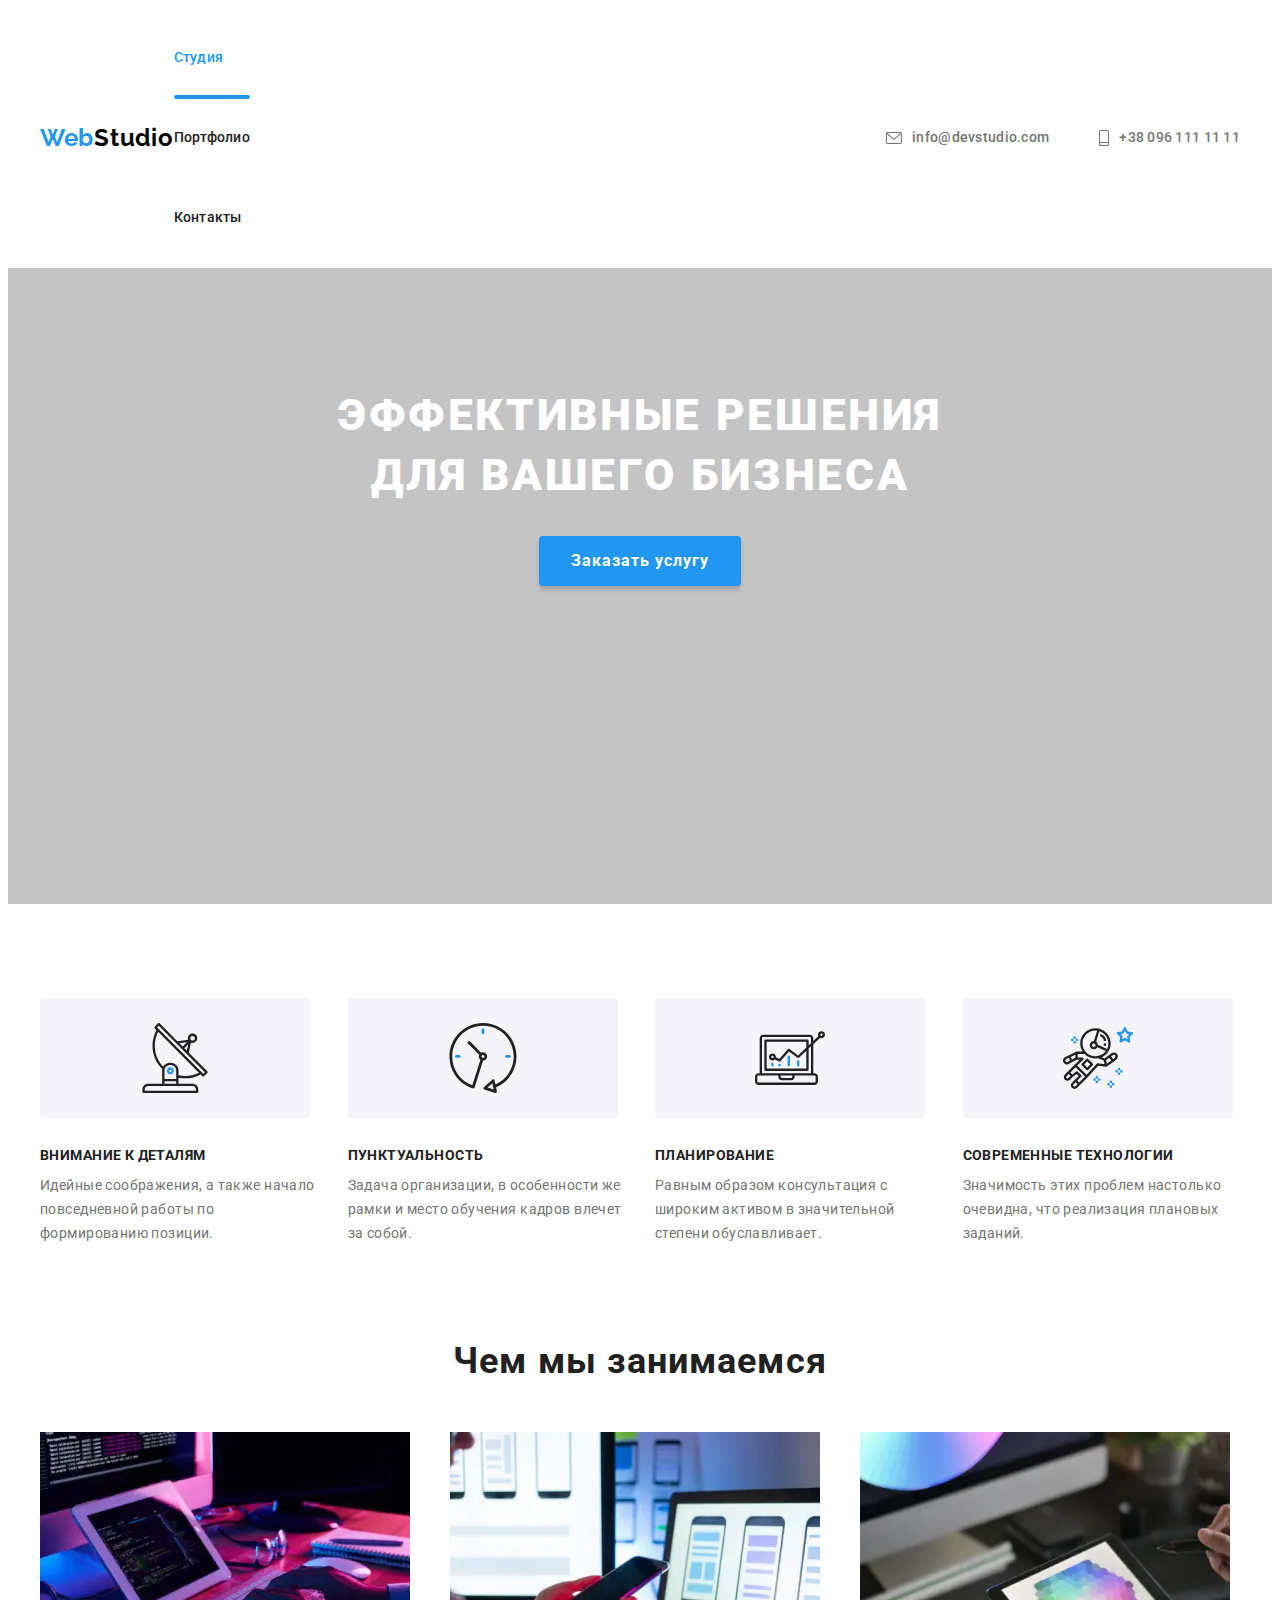
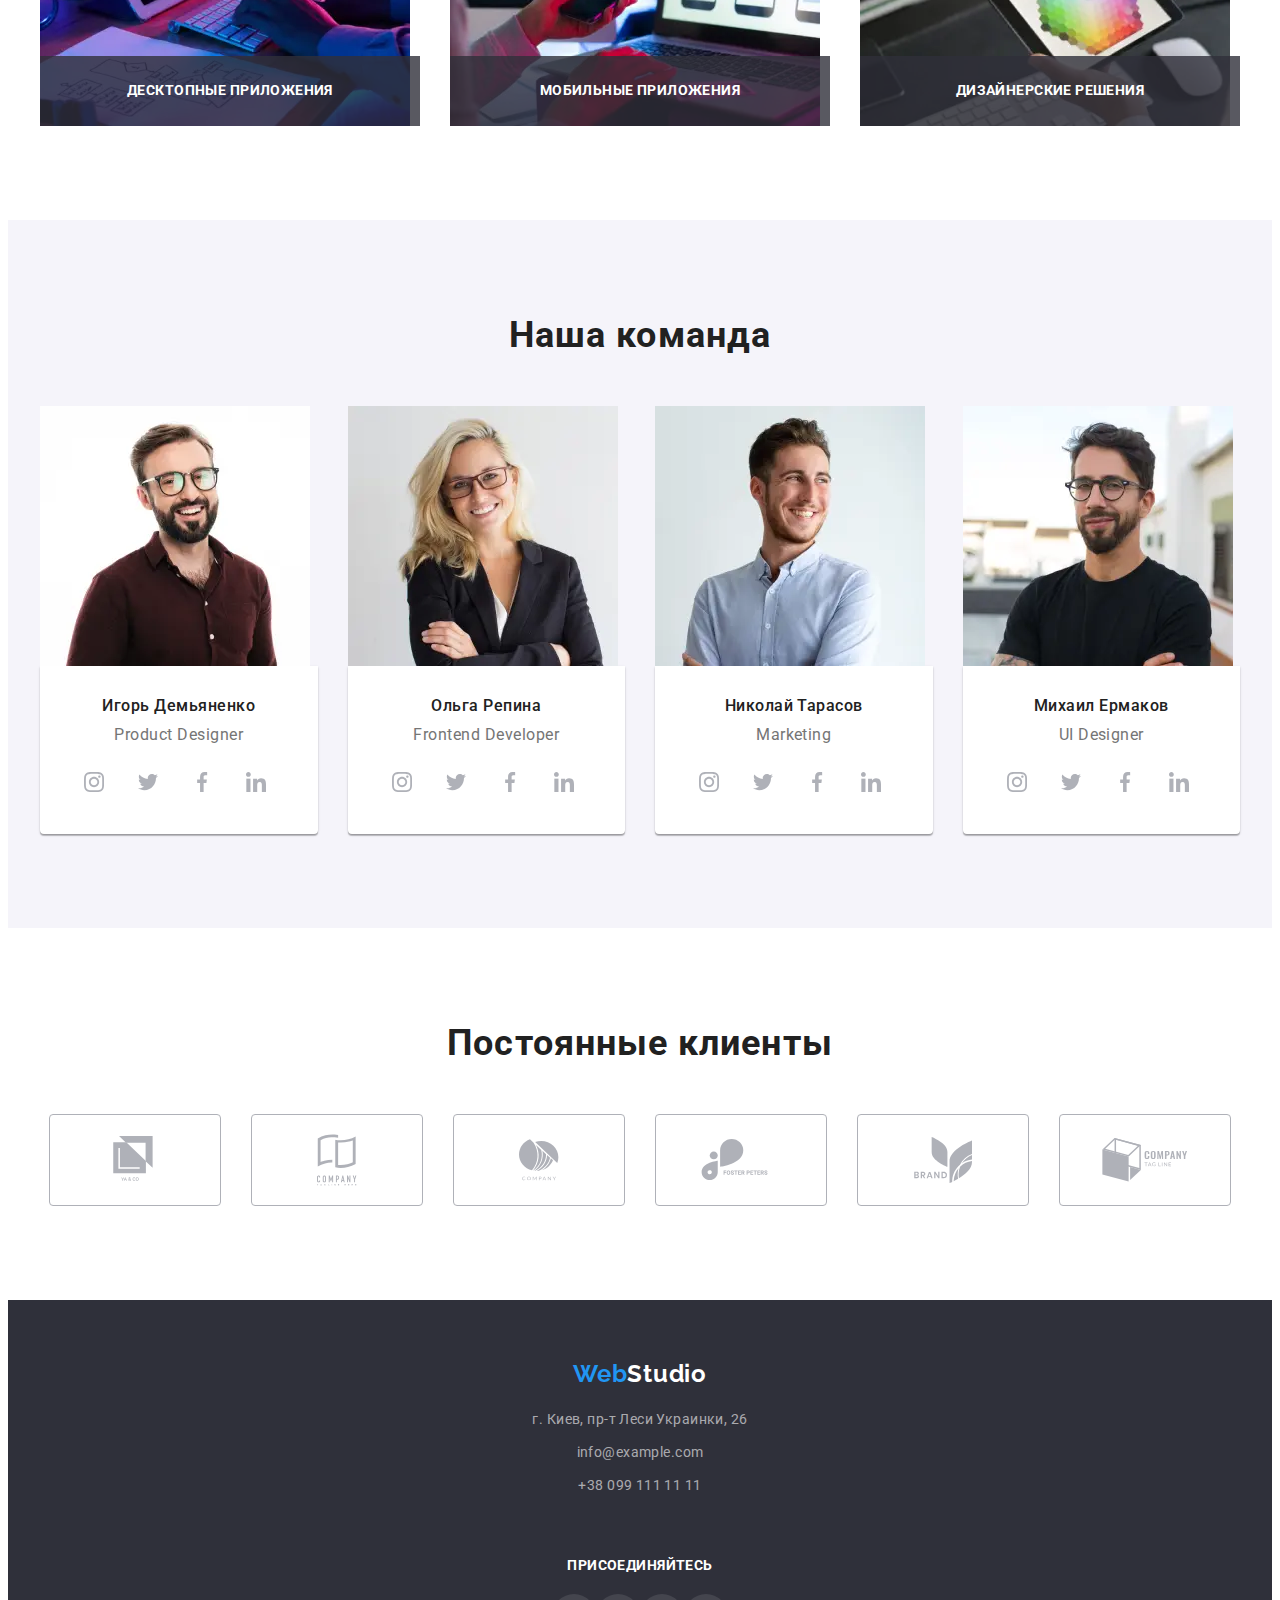
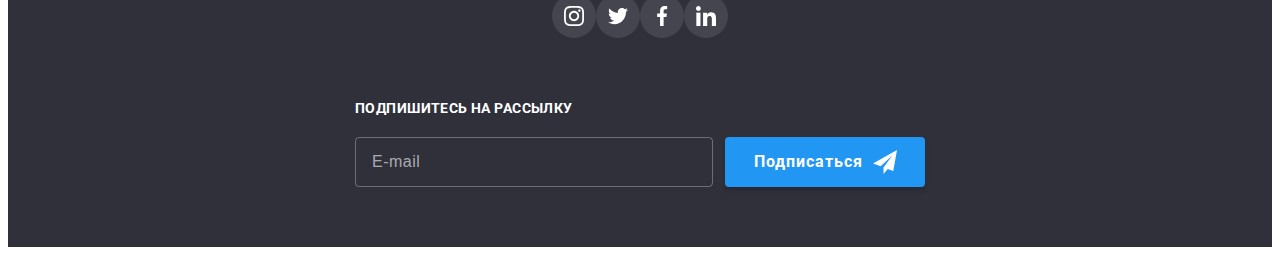
==== commit 5fa8ae0f: "Стилизован футер" ====
--- a/index.html
+++ b/index.html
@@ -176,30 +176,54 @@
     </section>
 
     <!-- Services --> 
-    <!-- <section class="services">
+    <section class="services">
       <div class="container">
         <h2 class="section-title">Чем мы занимаемся</h2>
         <ul class="services__list list">
           <li class="services__item">
-            <img class="services__img" src="images/studio/box-1.jpg"
-            alt="сотрудник компании работает за компьютером" width="370" height="294">
+            <picture>
+              <source
+                srcset="./images/desktop/services/webp/serv-img-1.webp 1x, ./images/desktop/services/webp/serv-img-1@2x.webp 2x"
+                media="(min-width: 1200px)" type="image/webp">
+              <source srcset="./images/desktop/services/serv-img-1.jpg 1x, ./images/desktop/services/serv-img-1@2x.jpg 2x" 
+              media="(min-width: 1200px)">
+              <img class="services__img" src="./images/desktop/services/serv-img-1.jpg 1x"
+              alt="сотрудник компании работает за компьютером">
+            </picture>
             <p class="services__title">Десктопные приложения</p>
           </li>
 
           <li class="services__item">
-            <img class="services__img" src="images/studio/box-2.jpg"
-            alt="сотрудник компании работает за компьютером и с телефоном" width="370" height="294">
+            <picture>
+              <source
+                srcset="./images/desktop/services/webp/serv-img-2.webp 1x, ./images/desktop/services/webp/serv-img-2@2x.webp 2x"
+                media="(min-width: 1200px)" type="image/webp">
+              <source
+                srcset="./images/desktop/services/serv-img-2.jpg 1x, ./images/desktop/services/serv-img-2@2x.jpg 2x"
+                media="(min-width: 1200px)">
+              <img class="services__img" src="./images/desktop/services/serv-img-2.jpg 1x"
+                alt="сотрудник компании работает за компьютером и с телефоном">
+            </picture>
             <p class="services__title">Мобильные приложения</p>
           </li>
           
           <li class="services__item">
-            <img class="services__img" src="images/studio/box-3.jpg"
-            alt="сотрудник компании работает на планшете" width="370" height="294">
+            <picture>
+              <source
+                srcset="./images/desktop/services/webp/serv-img-3.webp 1x, ./images/desktop/services/webp/serv-img-3@2x.webp 2x"
+                media="(min-width: 1200px)" type="image/webp">
+              <source
+                srcset="./images/desktop/services/serv-img-3.jpg 1x, ./images/desktop/services/serv-img-3@2x.jpg 2x"
+                media="(min-width: 1200px)">
+            <img class="services__img" src="./images/desktop/services/webp/serv-img-3.webp 1x"
+              alt="сотрудник компании работает на планшете">
+            </picture>
+
             <p class="services__title">Дизайнерские решения</p>
           </li>
         </ul>
       </div>
-    </section> -->
+    </section>
 
     <!-- Team -->
     <section class="team">
@@ -207,8 +231,30 @@
         <h2 class="section-title">Наша команда</h2>
         <ul class="team__list list">
           <li class="team__item">
-            <img class="team__img" src="images/studio/img-1.jpg"
-              alt="сотрудник компании в очках и бордовой тенниске" width="270" height="260">
+            <picture>
+              <source
+                srcset="./images/desktop/team/webp/team-1.webp 1x, ./images/desktop/team/webp/team-1@2x.webp 2x"
+                media="(min-width: 1200px)" type="image/webp">
+              <source
+                srcset="./images/desktop/team/team-1.jpg 1x, ./images/desktop/team/team-1@2x.jpg 2x"
+                media="(min-width: 1200px)">
+
+              <source
+                srcset="./images/tablet/team/webp/team-1.webp 1x, ./images/tablet/team/webp/team-1@2x.webp 2x"
+                media="(min-width: 768px)" type="image/webp">
+              <source
+                srcset="./images/tablet/team/team-1.jpg 1x, ./images/tablet/team/team-1@2x.jpg 2x"
+                media="(min-width: 768px)">
+
+              <source
+                srcset="./images/mobile/team/webp/team-1.webp 1x, ./images/mobile/team/webp/team-1@2x.webp 2x"
+                media="(max-width: 767px)" type="image/webp">
+              <source
+                srcset="./images/mobile/team/team-1.jpg 1x, ./images/mobile/team/team-1@2x.jpg 2x"
+                media="(max-width: 767px)">
+              <img class="team__img" src="./images/mobile/team/team-1.jpg 1x"
+                alt="сотрудник компании в очках и бордовой тенниске">
+            </picture>
               <div class="team__content">
                 <h3 class="team__name">Игорь Демьяненко</h3>
                 <p class="team__position" lang="en">Product Designer</p>
@@ -244,9 +290,32 @@
                 </ul>
               </div>
           </li>
+
           <li class="team__item">
-            <img class="team__img" src="images/studio/img-2.jpg"
-              alt="сотрудница офиса в очках и пиджаке" width="270" height="260">
+            <picture>
+              <source
+                srcset="./images/desktop/team/webp/team-2.webp 1x, ./images/desktop/team/webp/team-2@2x.webp 2x"
+                media="(min-width: 1200px)" type="image/webp">
+              <source
+                srcset="./images/desktop/team/team-2.jpg 1x, ./images/desktop/team/team-2@2x.jpg 2x"
+                media="(min-width: 1200px)">
+            
+              <source
+                srcset="./images/tablet/team/webp/team-2.webp 1x, ./images/tablet/team/webp/team-2@2x.webp 2x"
+                media="(min-width: 768px)" type="image/webp">
+              <source
+                srcset="./images/tablet/team/team-2.jpg 1x, ./images/tablet/team/team-2@2x.jpg 2x"
+                media="(min-width: 768px)">
+            
+              <source
+                srcset="./images/mobile/team/webp/team-2.webp 1x, ./images/mobile/team/webp/team-2@2x.webp 2x"
+                media="(max-width: 767px)" type="image/webp">
+              <source
+                srcset="./images/mobile/team/team-2.jpg 1x, ./images/mobile/team/team-2@2x.jpg 2x"
+                media="(max-width: 767px)">
+            <img class="team__img" src="./images/mobile/team/team-2.jpg 1x"
+              alt="сотрудница офиса в очках и пиджаке">
+            </picture>
               <div class="team__content">
                 <h3 class="team__name">Ольга Репина</h3>
                 <p class="team__position" lang="en">Frontend Developer</p>
@@ -283,9 +352,32 @@
                 </ul>
               </div>
           </li>
+
           <li class="team__item">
-            <img class="team__img" src="images/studio/img-3.jpg"
-              alt="сотрудник компании светлой рубашке" width="270" height="260">
+            <picture>
+              <source
+                srcset="./images/desktop/team/webp/team-3.webp 1x, ./images/desktop/team/webp/team-3@2x.webp 2x"
+                media="(min-width: 1200px)" type="image/webp">
+              <source
+                srcset="./images/desktop/team/team-3.jpg 1x, ./images/desktop/team/team-3@2x.jpg 2x"
+                media="(min-width: 1200px)">
+
+              <source
+                srcset="./images/tablet/team/webp/team-3.webp 1x, ./images/tablet/team/webp/team-3@2x.webp 2x"
+                media="(min-width: 768px)" type="image/webp">
+              <source
+                srcset="./images/tablet/team/team-3.jpg 1x, ./images/tablet/team/team-3@2x.jpg 2x"
+                media="(min-width: 768px)">
+
+              <source
+                srcset="./images/mobile/team/webp/team-3.webp 1x, ./images/mobile/team/webp/team-3@2x.webp 2x"
+                media="(max-width: 767px)" type="image/webp">
+              <source
+                srcset="./images/mobile/team/team-3.jpg 1x, ./images/mobile/team/team-3@2x.jpg 2x"
+                media="(max-width: 767px)">
+              <img class="team__img" src="./images/mobile/team/team-3.jpg 1x"
+                alt="сотрудник компании светлой рубашке">            
+              </picture>
               <div class="team__content">
                 <h3 class="team__name">Николай Тарасов</h3>
                 <p class="team__position" lang="en">Marketing</p>
@@ -322,9 +414,32 @@
                 </ul>
               </div>
           </li>
+
           <li class="team__item">
-            <img class="team__img" src="images/studio/img-4.jpg"
-              alt="сотрудник компании в очках и темной футболке" width="270" height="260">
+            <picture>
+              <source
+                srcset="./images/desktop/team/webp/team-4.webp 1x, ./images/desktop/team/webp/team-4@2x.webp 2x"
+                media="(min-width: 1200px)" type="image/webp">
+              <source
+                srcset="./images/desktop/team/team-4.jpg 1x, ./images/desktop/team/team-4@2x.jpg 2x"
+                media="(min-width: 1200px)">
+            
+              <source
+                srcset="./images/tablet/team/webp/team-4.webp 1x, ./images/tablet/team/webp/team-4@2x.webp 2x"
+                media="(min-width: 768px)" type="image/webp">
+              <source
+                srcset="./images/tablet/team/team-4.jpg 1x, ./images/tablet/team/team-4@2x.jpg 2x"
+                media="(min-width: 768px)">
+            
+              <source
+                srcset="./images/mobile/team/webp/team-4.webp 1x, ./images/mobile/team/webp/team-4@2x.webp 2x"
+                media="(max-width: 767px)" type="image/webp">
+              <source
+                srcset="./images/mobile/team/team-4.jpg 1x, ./images/mobile/team/team-4@2x.jpg 2x"
+                media="(max-width: 767px)">
+              <img class="team__img" src="./images/mobile/team/team-4.jpg 1x"
+                alt="сотрудник компании в очках и темной футболке">
+            </picture>
               <div class="team__content">
                 <h3 class="team__name">Михаил Ермаков</h3>
                 <p class="team__position" lang="en">UI Designer</p>
@@ -366,7 +481,7 @@
     </section>
 
     <!-- Clients -->
-    <!-- <section class="clients">
+    <section class="clients">
       <h2 class="section-title">Постоянные клиенты</h2>
       <div class="container">
         <ul class="clients__list list">
@@ -414,11 +529,11 @@
           </li>
         </ul>
       </div>
-    </section> -->
+    </section>
   </main>
 
   <!-- Footer -->
-  <!-- <footer class="footer" id="contacts">
+  <footer class="footer" id="contacts">
    <div class="footer-wrapper container">
      <div class="footer-address">
         <a lang="en" href="./index.html" class="logo link">Web<span
@@ -504,7 +619,7 @@
         </form>
       </div>
    </div>
-  </footer> -->
+  </footer>
 
 
   <!-- Backdrop -->
--- a/css/main.min.css
+++ b/css/main.min.css
@@ -1 +1 @@
-:root{--main-font: "Roboto", sans-serif;--secondary-font: "Raleway", sans-serif;--accent-color: #2196f3;--secondary-accent-color: #188ce8;--text-color-darkgrey: #212121;--text-color-grey: #757575;--text-color-black: #000000;--text-color-white: #ffffff;--text-color-transparent: rgba(255, 255, 255, 0.6);--background-color-dark: #2f303a;--background-color-hero: #c4c4c4;--background-color-light: #f5f4fa;--section-pt-mobile: 60px;--section-pb-mobile: 60px;--section-pt-tablet: 60px;--section-pb-tablet: 60px;--section-pt-desktop: 94px;--section-pb-desktop: 94px;--timimg-function: cubic-bezier(0.4, 0, 0.2, 1)}.visually-hidden{position:absolute !important;clip:rect(1px 1px 1px 1px);clip:rect(1px, 1px, 1px, 1px);padding:0 !important;border:0 !important;height:1px !important;width:1px !important;overflow:hidden}body{font-family:var(--main-font);color:var(--text-color-grey)}h1,h2,h3,h4,h5,h6,p{margin:0}ul{margin:0;padding:0}img{display:block;max-width:100%;height:auto}.list{list-style:none}.link{text-decoration:none}button{padding:0;border:none;font:inherit;color:inherit;background-color:transparent}.container{padding-left:15px;padding-right:15px}.header .container{display:flex;align-items:center;justify-content:space-between}@media screen and (min-width: 480px){.container{width:480px;margin:0 auto}}@media screen and (min-width: 768px){.container{width:768px}}@media screen and (min-width: 1200px){.container{width:1200px}}.modal-btn{display:inline-block;text-align:center;min-width:200px;padding:10px 32px;color:var(--text-color-white);background-color:var(--accent-color);font-family:inherit;font-size:16px;font-weight:700;line-height:1.88;letter-spacing:.06em;cursor:pointer;border-radius:4px;border:0;box-shadow:0px 4px 4px rgba(0,0,0,.15);transition:background-color 250ms var(--timimg-function)}.modal-btn:hover,.modal-btn:focus{background-color:var(--secondary-accent-color)}.hero-title{margin:0 auto;margin-bottom:30px;max-width:360px;font-size:26px;font-weight:900;line-height:1.62;letter-spacing:.06em;text-align:center;text-transform:uppercase;color:var(--text-color-white)}@media screen and (min-width: 1200px){.hero-title{font-size:44px;font-weight:900;line-height:1.36;max-width:696px}}.navigation{display:flex;align-items:center}.menu{display:flex;align-items:center}.header .menu{display:none}@media screen and (min-width: 768px){.header .menu{display:block}}.menu__item:not(:last-child){margin-right:50px}.menu__link{position:relative;display:block;padding-top:32px;padding-bottom:32px;color:var(--text-color-darkgrey);font-size:14px;font-weight:500;line-height:1.14;letter-spacing:.02em;transition-property:color;transition-duration:250ms;transition-timing-function:var(--timimg-function)}.menu__link:hover,.menu__link:focus{color:var(--accent-color)}.menu__link--current{color:var(--accent-color)}.menu__link--current::after{content:"";position:absolute;left:0;bottom:-1px;display:block;width:100%;height:4px;background-color:var(--accent-color);border-radius:2px}.logo{color:var(--accent-color);font-family:var(--secondary-font);font-size:24px;font-weight:700;line-height:1.16;letter-spacing:.03em;-webkit-animation-duration:1000ms;animation-duration:1000ms}.logo--light-theme{color:var(--text-color-black)}.logo--dark-theme{color:var(--text-color-white)}.contact-list{display:flex;align-items:center;margin-left:auto}.contact-list__item:not(:last-child){margin-right:50px}.contact-list__link{display:flex;justify-content:center;align-items:center;padding-top:32px;padding-bottom:32px;color:var(--text-color-grey);font-size:14px;font-weight:500;line-height:1.14;letter-spacing:.02em;transition-property:color;transition-duration:250ms;transition-timing-function:var(--timimg-function)}.contact-list__link:focus,.contact-list__link:hover{color:var(--accent-color)}.contact-list__icon{fill:var(--text-color-grey);margin-right:10px;transition-property:fill;transition-duration:250ms;transition-timing-function:var(--timimg-function)}.contact-list__link:hover .contact-list__icon,.contact-list__link:focus .contact-list__icon{fill:var(--accent-color)}.header{padding-top:10px;padding-bottom:10px}.burger-btn{display:none}.burger-btn{border:none;padding:0;width:40px;height:40px}.mobile-menu{display:flex;flex-direction:column;justify-content:space-between;position:fixed;top:0;left:50%;width:100vw;max-width:480px;height:100vh;padding:48px 40px;transform:translateY(-150%) translateX(-50%);transition:transform 250ms var(--timimg-function);background-color:var(--text-color-white)}.is-open{transform:translateY(0) translateX(-50%)}@media screen and (max-width: 767px){.mobile-menu{display:block}.burger-btn{display:block}.contact-list{display:none}}.mobile-menu__close-btn{position:absolute;top:10px;right:15px;width:18px;height:18px;padding:0;cursor:pointer;transition:fill 250ms var(--timimg-function)}.mobile-menu__close-btn:hover,.mobile-menu__close-btn:focus{fill:var(--accent-color)}.mobile-menu__link{font-size:40px;font-weight:500;line-height:1.18;letter-spacing:.02em;color:var(--text-color-darkgrey);transition:color 250ms var(--timimg-function)}.mobile-menu__link:hover,.mobile-menu__link:focus{color:var(--accent-color)}.mobile-menu__item:not(:last-child){margin-bottom:32px}.mobile-menu__contact-list{margin-bottom:64px}.mobile-menu__contact-item:not(:last-child){margin-bottom:32px}.mobile-menu__contact-link{font-size:24px;font-weight:500;line-height:1.17;letter-spacing:.02em;color:var(--text-color-grey);transition:color 250ms var(--timimg-function)}.mobile-menu__contact-link:hover,.mobile-menu__contact-link:focus{color:var(--accent-color);font-size:34px;font-weight:500;line-height:1.18}.mobile-menu__social-list{display:flex}.mobile-menu__social-item:not(:last-child)::after{content:"";width:22px;height:0px;margin:0 10px;border:1px solid rgba(33,33,33,.2);transform:rotate(90deg)}.mobile-menu__social-link{font-size:18px;font-weight:500;line-height:1.22;color:var(--accent-color);letter-spacing:.02em}.hero{margin-right:auto;margin-left:auto;text-align:center;padding-top:118px;padding-bottom:118px;min-height:400px;background-color:var(--background-color-hero);background-repeat:no-repeat;background-size:cover}.hero .container{display:flex;align-items:center;flex-direction:column}@media screen and (max-width: 767px){.hero{background-image:linear-gradient(rgba(47, 48, 58, 0.4), rgba(47, 48, 58, 0.4)),url("../../images/mobile/header-img.jpg")}}.advantages{display:flex;align-items:center;padding-top:var(--section-pt-mobile)}.advantages__title{margin-bottom:10px;color:var(--text-color-darkgrey);font-size:14px;font-weight:700;line-height:1.14;letter-spacing:.03em;text-transform:uppercase}.advantages__description{font-size:14px;line-height:1.71;letter-spacing:.03em}@media screen and (max-width: 1199px){.advantages__item{margin-bottom:30px}}.advantages__iconbox{display:flex;justify-content:center;align-items:center;width:450px;height:120px;background-color:var(--background-color-light);border-radius:4px;margin-bottom:30px}@media screen and (min-width: 768px){.advantages__iconbox{width:354px}.advantages__list{display:flex;flex-wrap:wrap;margin-left:-30px;margin-top:-30px}.advantages__item{flex-basis:calc(100% / 2 - 30px);margin-left:30px;margin-top:30px}}@media screen and (min-width: 1200px){.advantages__iconbox{width:270px}.advantages{padding-top:var(--section-pt-desktop)}.advantages__list{display:flex;margin-left:-30px;margin-top:-30px}.advantages__item{flex-basis:calc(100% / 4 - 30px);margin-left:30px;margin-top:30px}}/*# sourceMappingURL=main.min.css.map */+:root{--main-font: "Roboto", sans-serif;--secondary-font: "Raleway", sans-serif;--accent-color: #2196f3;--secondary-accent-color: #188ce8;--text-color-darkgrey: #212121;--text-color-grey: #757575;--text-color-black: #000000;--text-color-white: #ffffff;--text-color-transparent: rgba(255, 255, 255, 0.6);--background-color-dark: #2f303a;--background-color-hero: #c4c4c4;--background-color-light: #f5f4fa;--section-pt-mobile: 60px;--section-pb-mobile: 60px;--section-pt-tablet: 60px;--section-pb-tablet: 60px;--section-pt-desktop: 94px;--section-pb-desktop: 94px;--timimg-function: cubic-bezier(0.4, 0, 0.2, 1)}.visually-hidden{position:absolute !important;clip:rect(1px 1px 1px 1px);clip:rect(1px, 1px, 1px, 1px);padding:0 !important;border:0 !important;height:1px !important;width:1px !important;overflow:hidden}body{font-family:var(--main-font);color:var(--text-color-grey)}h1,h2,h3,h4,h5,h6,p{margin:0}ul{margin:0;padding:0}img{display:block;max-width:100%;height:auto}.list{list-style:none}.link{text-decoration:none}button{padding:0;border:none;font:inherit;color:inherit;background-color:transparent}.container{padding-left:15px;padding-right:15px}.header .container{display:flex;align-items:center;justify-content:space-between}@media screen and (min-width: 480px){.container{width:480px;margin:0 auto}}@media screen and (min-width: 768px){.container{width:768px}}@media screen and (min-width: 1200px){.container{width:1200px}}.modal-btn{display:inline-block;text-align:center;min-width:200px;padding:10px 32px;color:var(--text-color-white);background-color:var(--accent-color);font-family:inherit;font-size:16px;font-weight:700;line-height:1.88;letter-spacing:.06em;cursor:pointer;border-radius:4px;border:0;box-shadow:0px 4px 4px rgba(0,0,0,.15);transition:background-color 250ms var(--timimg-function)}.modal-btn:hover,.modal-btn:focus{background-color:var(--secondary-accent-color)}.social-list{display:flex;align-items:center;justify-content:space-between;width:206px;height:44px;margin-left:32px;margin-right:32px;margin-top:16px}.social-list__link{display:flex;justify-content:center;align-items:center;width:44px;height:44px;border-radius:50%;background-color:var(--text-color-white);transition-property:background-color;transition-duration:250ms;transition-timing-function:var(--timimg-function)}.social-list__link:hover,.social-list__link:focus{background-color:var(--accent-color)}.social-list__icon{fill:#afb1b8;transition-property:fill;transition-duration:250ms;transition-timing-function:var(--timimg-function)}.social-list__link:hover .social-list__icon,.social-list__link:focus .social-list__icon{fill:var(--text-color-white)}.hero-title{margin:0 auto;margin-bottom:30px;max-width:360px;font-size:26px;font-weight:900;line-height:1.62;letter-spacing:.06em;text-align:center;text-transform:uppercase;color:var(--text-color-white)}@media screen and (min-width: 1200px){.hero-title{font-size:44px;font-weight:900;line-height:1.36;max-width:696px}}.section-title{margin-bottom:30px;color:var(--text-color-darkgrey);font-size:28px;font-weight:700;line-height:1.18;text-align:center;letter-spacing:.03em}@media screen and (min-width: 1200px){.section-title{margin-bottom:50px;font-size:36px;font-weight:700;line-height:1.17}}.navigation{display:flex;align-items:center}.menu{display:flex;align-items:center}.header .menu{display:none}@media screen and (min-width: 768px){.header .menu{display:block}}.menu__item:not(:last-child){margin-right:50px}.menu__link{position:relative;display:block;padding-top:32px;padding-bottom:32px;color:var(--text-color-darkgrey);font-size:14px;font-weight:500;line-height:1.14;letter-spacing:.02em;transition-property:color;transition-duration:250ms;transition-timing-function:var(--timimg-function)}.menu__link:hover,.menu__link:focus{color:var(--accent-color)}.menu__link--current{color:var(--accent-color)}.menu__link--current::after{content:"";position:absolute;left:0;bottom:-1px;display:block;width:100%;height:4px;background-color:var(--accent-color);border-radius:2px}.logo{color:var(--accent-color);font-family:var(--secondary-font);font-size:24px;font-weight:700;line-height:1.16;letter-spacing:.03em;-webkit-animation-duration:1000ms;animation-duration:1000ms}.logo--light-theme{color:var(--text-color-black)}.logo--dark-theme{color:var(--text-color-white)}.contact-list{display:flex;align-items:center;margin-left:auto}.contact-list__item:not(:last-child){margin-right:50px}.contact-list__link{display:flex;justify-content:center;align-items:center;padding-top:32px;padding-bottom:32px;color:var(--text-color-grey);font-size:14px;font-weight:500;line-height:1.14;letter-spacing:.02em;transition-property:color;transition-duration:250ms;transition-timing-function:var(--timimg-function)}.contact-list__link:focus,.contact-list__link:hover{color:var(--accent-color)}.contact-list__icon{fill:var(--text-color-grey);margin-right:10px;transition-property:fill;transition-duration:250ms;transition-timing-function:var(--timimg-function)}.contact-list__link:hover .contact-list__icon,.contact-list__link:focus .contact-list__icon{fill:var(--accent-color)}.header{padding-top:10px;padding-bottom:10px}.burger-btn{display:none}.burger-btn{border:none;padding:0;width:40px;height:40px}.mobile-menu{display:flex;flex-direction:column;justify-content:space-between;position:fixed;top:0;left:50%;width:100vw;max-width:480px;height:100vh;padding:48px 40px;transform:translateY(-150%) translateX(-50%);transition:transform 250ms var(--timimg-function);background-color:var(--text-color-white)}.is-open{transform:translateY(0) translateX(-50%)}@media screen and (max-width: 767px){.mobile-menu{display:block}.burger-btn{display:block}.contact-list{display:none}}.mobile-menu__close-btn{position:absolute;top:10px;right:15px;width:18px;height:18px;padding:0;cursor:pointer;transition:fill 250ms var(--timimg-function)}.mobile-menu__close-btn:hover,.mobile-menu__close-btn:focus{fill:var(--accent-color)}.mobile-menu__link{font-size:40px;font-weight:500;line-height:1.18;letter-spacing:.02em;color:var(--text-color-darkgrey);transition:color 250ms var(--timimg-function)}.mobile-menu__link:hover,.mobile-menu__link:focus{color:var(--accent-color)}.mobile-menu__item:not(:last-child){margin-bottom:32px}.mobile-menu__contact-list{margin-bottom:64px}.mobile-menu__contact-item:not(:last-child){margin-bottom:32px}.mobile-menu__contact-link{font-size:24px;font-weight:500;line-height:1.17;letter-spacing:.02em;color:var(--text-color-grey);transition:color 250ms var(--timimg-function)}.mobile-menu__contact-link:hover,.mobile-menu__contact-link:focus{color:var(--accent-color);font-size:34px;font-weight:500;line-height:1.18}.mobile-menu__social-list{display:flex}.mobile-menu__social-item:not(:last-child)::after{content:"";width:22px;height:0px;margin:0 10px;border:1px solid rgba(33,33,33,.2);transform:rotate(90deg)}.mobile-menu__social-link{font-size:18px;font-weight:500;line-height:1.22;color:var(--accent-color);letter-spacing:.02em}.hero{margin:0 auto;text-align:center;padding-top:118px;padding-bottom:118px;min-height:400px;background-color:var(--background-color-hero);background-repeat:no-repeat;background-size:cover}.hero .container{display:flex;align-items:center;flex-direction:column}.advantages{display:flex;align-items:center;padding-top:var(--section-pt-mobile)}.advantages__title{margin-bottom:10px;color:var(--text-color-darkgrey);font-size:14px;font-weight:700;line-height:1.14;letter-spacing:.03em;text-transform:uppercase}.advantages__description{font-size:14px;line-height:1.71;letter-spacing:.03em}@media screen and (max-width: 1199px){.advantages{padding-bottom:var(--section-pb-mobile)}}.advantages__iconbox{display:flex;justify-content:center;align-items:center;width:450px;height:120px;background-color:var(--background-color-light);border-radius:4px;margin-bottom:30px}@media screen and (min-width: 768px){.advantages__iconbox{width:354px}.advantages__list{display:flex;flex-wrap:wrap;margin-left:-30px;margin-top:-30px}.advantages__item{flex-basis:calc(100% / 2 - 30px);margin-left:30px;margin-top:30px}}@media screen and (min-width: 1200px){.advantages__iconbox{width:270px}.advantages{padding-top:var(--section-pt-desktop)}.advantages__list{display:flex;margin-left:-30px;margin-top:-30px}.advantages__item{flex-basis:calc(100% / 4 - 30px);margin-left:30px;margin-top:30px}}@media screen and (max-width: 1199px){.services{display:none}}.services{padding-top:var(--section-pt-desktop);padding-bottom:var(--section-pb-desktop)}.services__list{display:flex;margin-left:-30px;margin-top:-30px}.services__item{position:relative;flex-basis:calc(100% / 3 - 30px);margin-left:30px;margin-top:30px}.services__title{position:absolute;bottom:0;right:0;background-color:rgba(47,48,58,.8);color:var(--text-color-white);width:100%;padding-top:27px;padding-bottom:27px;font-size:14px;font-weight:700;line-height:1.14;text-align:center;letter-spacing:.03em;text-transform:uppercase}.team{background-color:var(--background-color-light);padding-top:var(--section-pt-mobile);padding-bottom:var(--section-pb-mobile)}@media screen and (min-width: 768px){.team__list{display:flex;flex-wrap:wrap;margin-left:-30px;margin-top:-30px}.team__item{flex-basis:calc(100% / 2 - 30px);margin-left:30px;margin-top:30px}}@media screen and (min-width: 1200px){.team{padding-top:var(--section-pt-desktop);padding-bottom:var(--section-pb-desktop)}.team__list{display:flex;margin-left:-30px;margin-top:-30px}.team__item{flex-basis:calc(100% / 4 - 30px);margin-left:30px;margin-top:30px}}.team__content{padding-top:30px;padding-bottom:30px;background-color:var(--text-color-white);box-shadow:0px 1px 3px rgba(0,0,0,.12),0px 1px 1px rgba(0,0,0,.14),0px 2px 1px rgba(0,0,0,.2);border-radius:0px 0px 4px 4px}.team__name{margin-bottom:10px;color:var(--text-color-darkgrey);font-size:16px;font-weight:500;line-height:1.19;letter-spacing:.03em;text-align:center}.team__position{font-size:16px;font-weight:400;line-height:1.19;letter-spacing:.03em;text-align:center}.clients{padding-top:var(--section-pt-mobile);padding-bottom:var(--section-pb-mobile)}@media screen and (max-width: 767px){.clients__list{display:flex;flex-wrap:wrap;margin-left:-30px;margin-top:-30px}.clients__item{flex-basis:calc(100% / 2 - 30px);margin-left:30px;margin-top:30px}}@media screen and (max-width: 1199px){.clients__list{display:flex;flex-wrap:wrap;margin-left:-30px;margin-top:-30px}.clients__item{flex-basis:calc(100% / 3 - 30px);margin-left:30px;margin-top:30px}}@media screen and (min-width: 1200px){.clients{padding-top:var(--section-pt-desktop);padding-bottom:var(--section-pb-desktop)}.clients__list{display:flex;justify-content:center}.clients__item{flex-basis:calc(100% / 6 - 60px);margin-left:30px}.clients__item:last-child{margin-right:30px}}.clients__link{display:flex;align-items:center;justify-content:center;width:170px;height:90px;border:1px solid #afb1b8;border-radius:4px;color:#afb1b8;transition-property:border;transition-duration:250ms;transition-timing-function:var(--timimg-function)}.clients__link:hover,.clients__link:focus{color:var(--accent-color);border:1px solid var(--accent-color)}.clients__icon{fill:currentColor;transition-property:color;transition-duration:250ms;transition-timing-function:var(--timimg-function)}.footer{background-color:var(--background-color-dark);padding-top:60px;padding-bottom:60px}.footer-wrapper{display:flex;flex-direction:column;align-items:center}.address{font-style:normal}.footer-address{display:flex;flex-direction:column;align-items:center;margin-bottom:60px}.info-list__link{font-size:14px;font-weight:400;line-height:1.71;letter-spacing:.03em;color:var(--text-color-transparent)}.info-list{display:flex;flex-direction:column;align-items:center}@media screen and (max-width: 1199px){.info-list{margin-top:20px}}.info-list__item:not(:last-child){margin-bottom:8px}@media screen and (min-width: 1200px){.info-list__item:not(:last-child){margin-bottom:9px}.info-list{margin-top:20px}}.footer-social{margin-bottom:60px;display:flex;flex-direction:column;align-items:center}.footer-social__title{color:var(--text-color-white);font-size:14px;font-weight:700;line-height:1.14;letter-spacing:.03em;text-transform:uppercase}.footer-social__list{display:flex;justify-content:center;margin-top:20px}.footer-social__link{display:flex;align-items:center;justify-content:center;width:44px;height:44px;border-radius:50%;fill:var(--text-color-white);background-color:rgba(255,255,255,.1);transition-property:background-color;transition-duration:250ms;transition-timing-function:var(--timimg-function)}.footer-social__link:hover,.footer-social__link:focus{background-color:var(--accent-color);fill:var(--text-color-white)}.newsletter__title{color:var(--text-color-white);font-weight:700;font-size:14px;line-height:1.14;letter-spacing:.03em;text-transform:uppercase}.newsletter-form__input{box-sizing:border-box;display:flex;align-items:center;width:450px;height:50px;padding-top:15px;padding-bottom:15px;padding-left:16px;border-radius:4px;border:1px solid rgba(255,255,255,.3);background-color:transparent;color:var(--text-color-white);font-size:16px;line-height:1.25;letter-spacing:.03em}.newsletter-form__input::-moz-placeholder{color:var(--text-color-transparent)}.newsletter-form__input:-ms-input-placeholder{color:var(--text-color-transparent)}.newsletter-form__input::placeholder{color:var(--text-color-transparent)}@media screen and (min-width: 1200px){.newsletter-form__input{width:358px}}.newsletter-btn{display:flex;width:200px;height:50px;margin-left:12px;background-color:var(--accent-color);box-shadow:0px 4px 4px rgba(0,0,0,.15);border-radius:4px;font-size:16px;font-weight:700;line-height:1.86;align-items:center;text-align:center;letter-spacing:.06em;color:var(--text-color-white);cursor:pointer;transition:background-color 250ms var(--timimg-function)}.newsletter-btn:hover,.newsletter-btn:focus{background-color:var(--secondary-accent-color)}.newsletter-btn__text{padding-top:10px;padding-bottom:10px;padding-left:29px}.newsletter-btn__icon{fill:var(--text-color-white);margin-left:10px}@media screen and (min-width: 1200px){.newsletter-form{display:flex;justify-content:center;margin-top:20px}}/*# sourceMappingURL=main.min.css.map */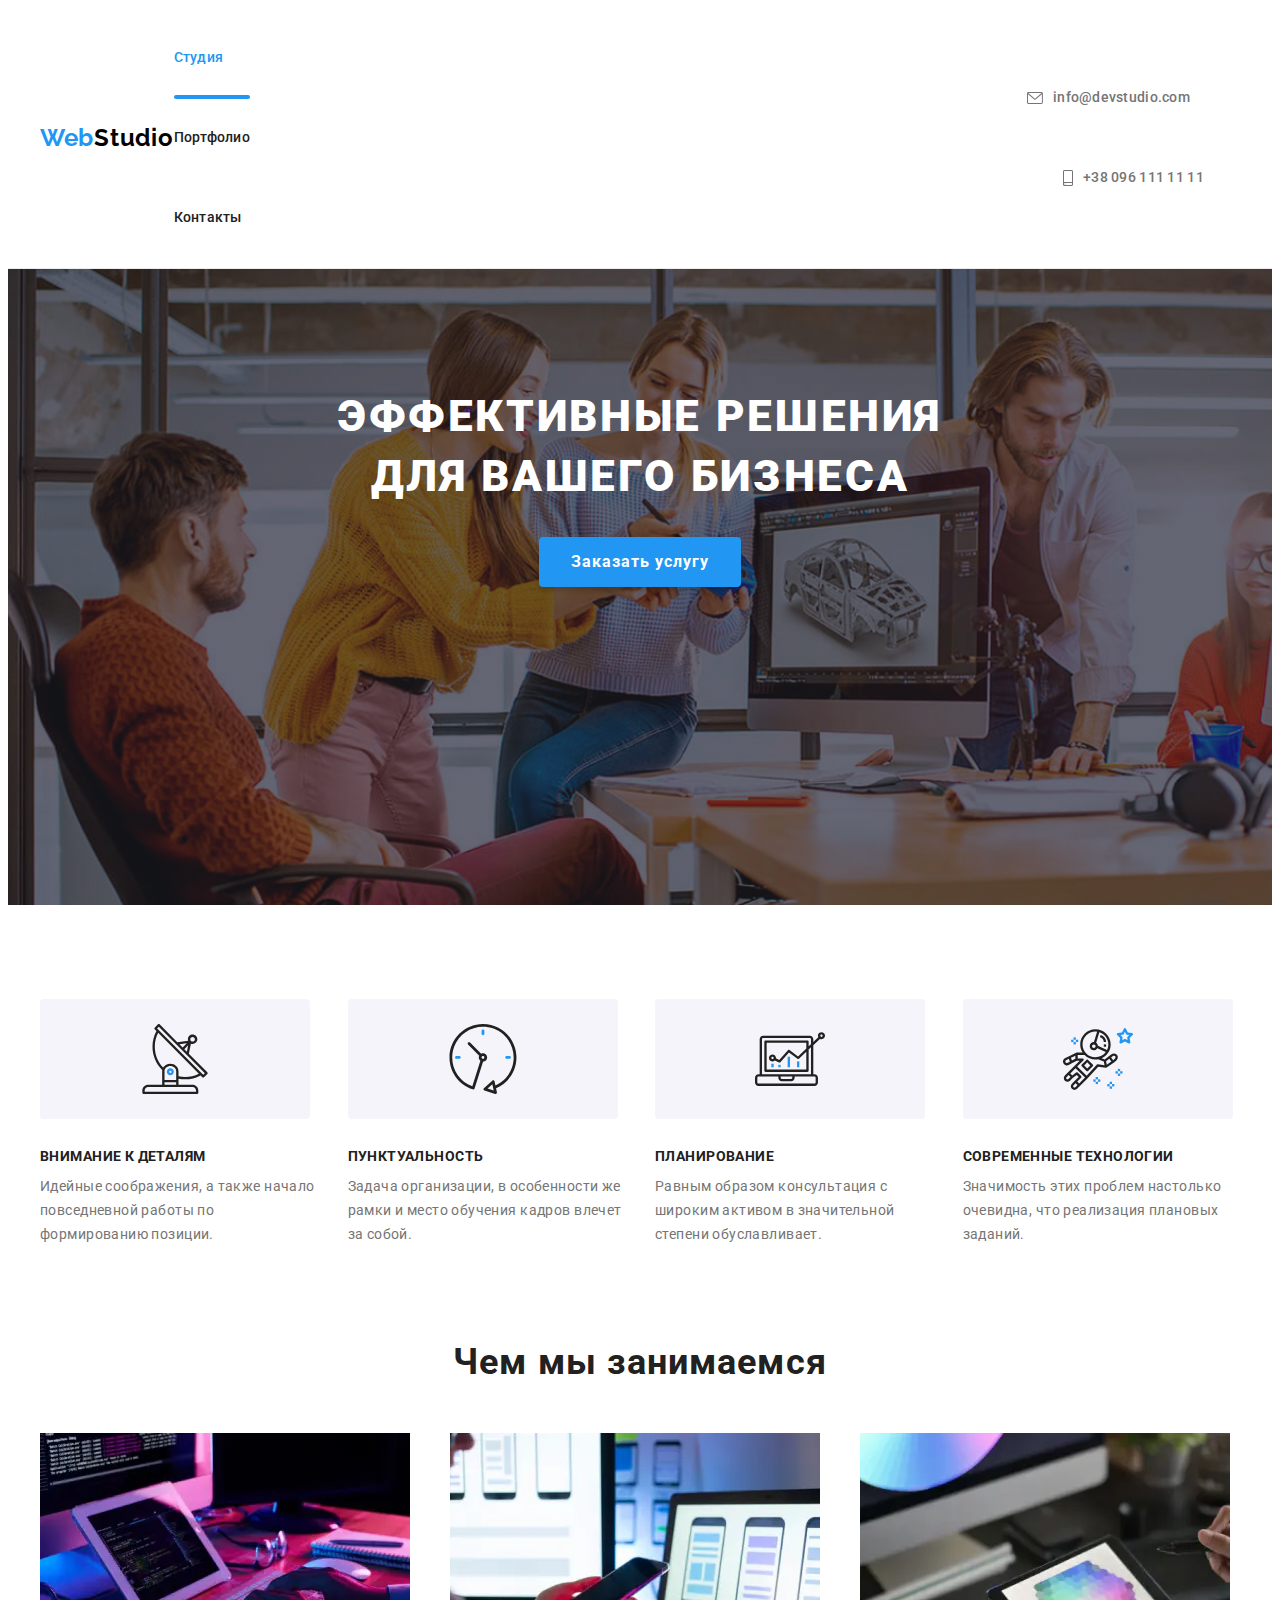
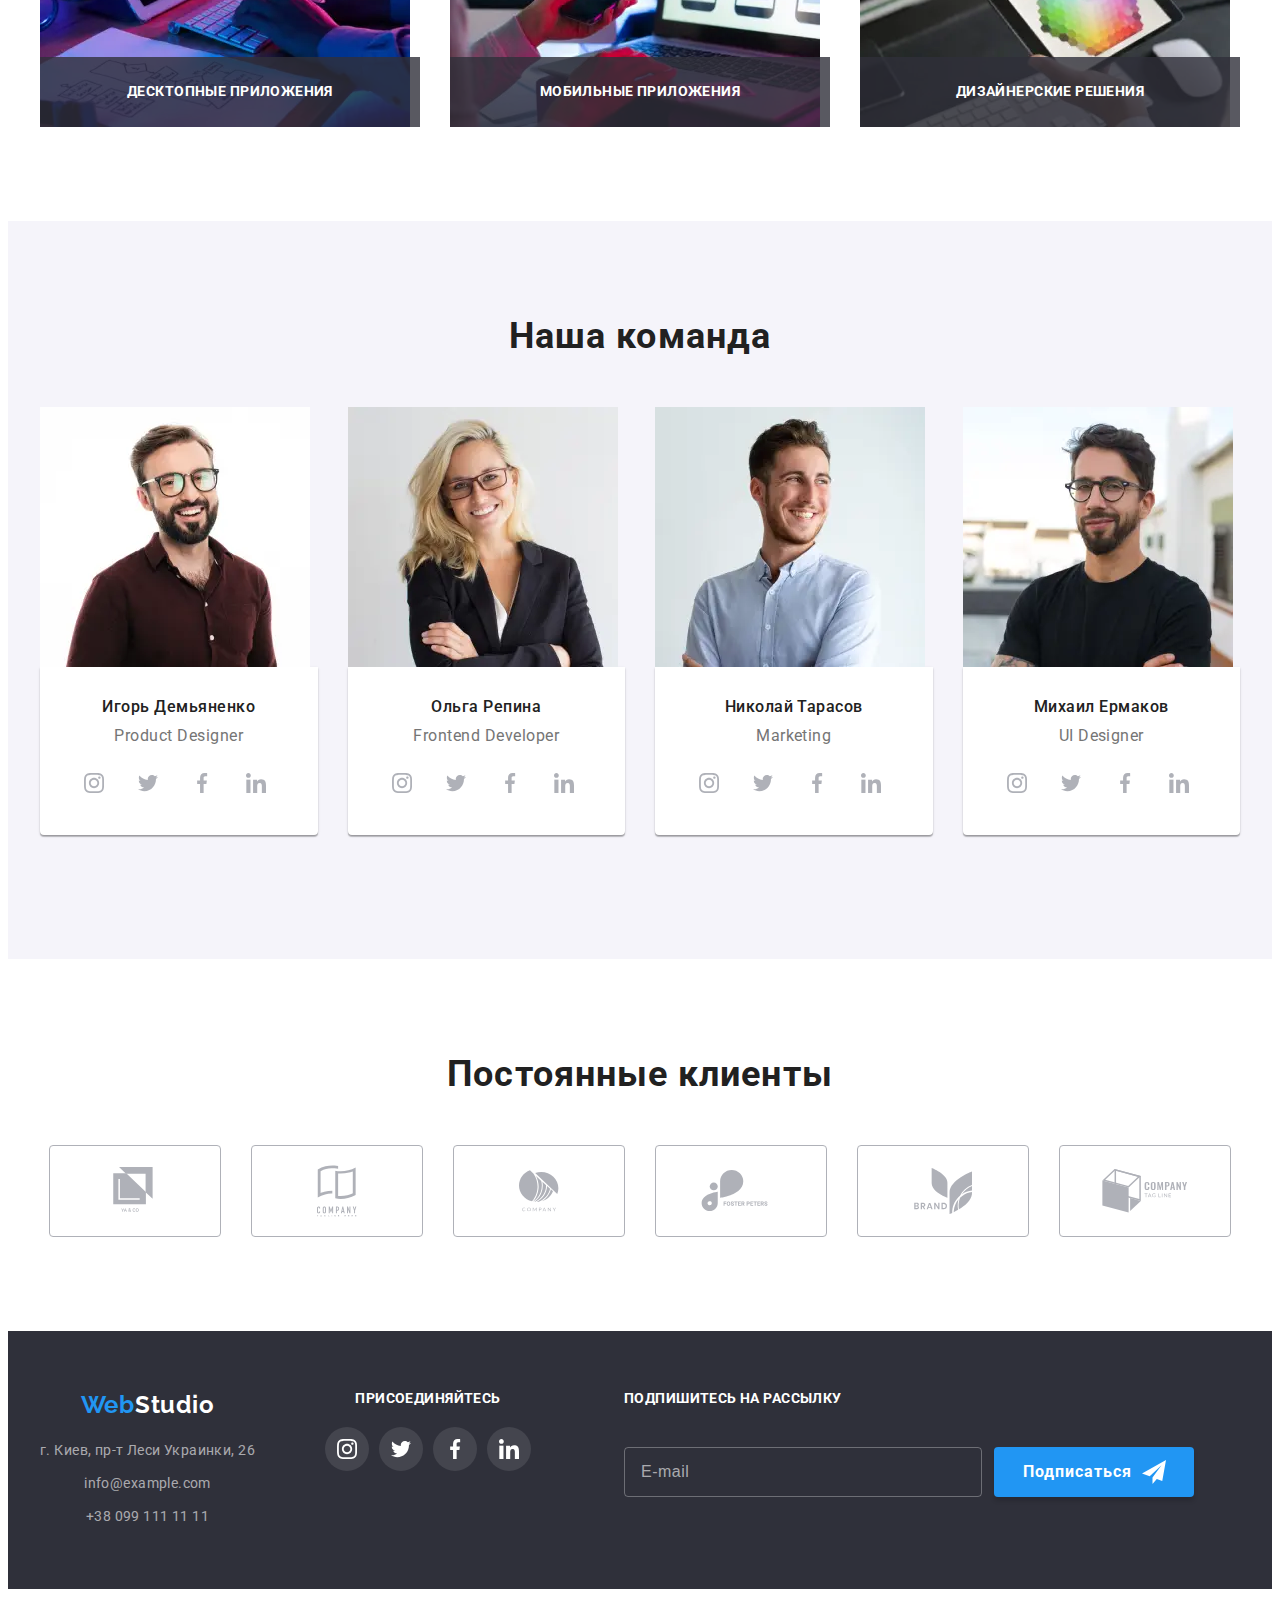
==== commit b3d0ca90: "Добавлена стилизация для портфолио" ====
--- a/index.html
+++ b/index.html
@@ -40,14 +40,14 @@
 
       <ul class="contact-list list">
         <li class="contact-list__item">
-          <a class="contact-list__link link" href="mailto:info@devstudio.com">
+          <a class="contact-list__link contact-list__link--top link" href="mailto:info@devstudio.com">
             <svg class="contact-list__icon" width="16px" height="12px">
               <use href="./images/icons.svg#icon-envelope"></use>
             </svg>
             info@devstudio.com</a>
         </li>
         <li class="contact-list__item">
-        <a class="contact-list__link link" href="tel:+380961111111">
+        <a class="contact-list__link contact-list__link--bottom link" href="tel:+380961111111">
           <svg class="contact-list__icon" width="10px" height="16px">
             <use href="./images/icons.svg#icon-smartphone"></use>
           </svg>
--- a/css/main.min.css
+++ b/css/main.min.css
@@ -1 +1 @@
-:root{--main-font: "Roboto", sans-serif;--secondary-font: "Raleway", sans-serif;--accent-color: #2196f3;--secondary-accent-color: #188ce8;--text-color-darkgrey: #212121;--text-color-grey: #757575;--text-color-black: #000000;--text-color-white: #ffffff;--text-color-transparent: rgba(255, 255, 255, 0.6);--background-color-dark: #2f303a;--background-color-hero: #c4c4c4;--background-color-light: #f5f4fa;--section-pt-mobile: 60px;--section-pb-mobile: 60px;--section-pt-tablet: 60px;--section-pb-tablet: 60px;--section-pt-desktop: 94px;--section-pb-desktop: 94px;--timimg-function: cubic-bezier(0.4, 0, 0.2, 1)}.visually-hidden{position:absolute !important;clip:rect(1px 1px 1px 1px);clip:rect(1px, 1px, 1px, 1px);padding:0 !important;border:0 !important;height:1px !important;width:1px !important;overflow:hidden}body{font-family:var(--main-font);color:var(--text-color-grey)}h1,h2,h3,h4,h5,h6,p{margin:0}ul{margin:0;padding:0}img{display:block;max-width:100%;height:auto}.list{list-style:none}.link{text-decoration:none}button{padding:0;border:none;font:inherit;color:inherit;background-color:transparent}.container{padding-left:15px;padding-right:15px}.header .container{display:flex;align-items:center;justify-content:space-between}@media screen and (min-width: 480px){.container{width:480px;margin:0 auto}}@media screen and (min-width: 768px){.container{width:768px}}@media screen and (min-width: 1200px){.container{width:1200px}}.modal-btn{display:inline-block;text-align:center;min-width:200px;padding:10px 32px;color:var(--text-color-white);background-color:var(--accent-color);font-family:inherit;font-size:16px;font-weight:700;line-height:1.88;letter-spacing:.06em;cursor:pointer;border-radius:4px;border:0;box-shadow:0px 4px 4px rgba(0,0,0,.15);transition:background-color 250ms var(--timimg-function)}.modal-btn:hover,.modal-btn:focus{background-color:var(--secondary-accent-color)}.social-list{display:flex;align-items:center;justify-content:space-between;width:206px;height:44px;margin-left:32px;margin-right:32px;margin-top:16px}.social-list__link{display:flex;justify-content:center;align-items:center;width:44px;height:44px;border-radius:50%;background-color:var(--text-color-white);transition-property:background-color;transition-duration:250ms;transition-timing-function:var(--timimg-function)}.social-list__link:hover,.social-list__link:focus{background-color:var(--accent-color)}.social-list__icon{fill:#afb1b8;transition-property:fill;transition-duration:250ms;transition-timing-function:var(--timimg-function)}.social-list__link:hover .social-list__icon,.social-list__link:focus .social-list__icon{fill:var(--text-color-white)}.hero-title{margin:0 auto;margin-bottom:30px;max-width:360px;font-size:26px;font-weight:900;line-height:1.62;letter-spacing:.06em;text-align:center;text-transform:uppercase;color:var(--text-color-white)}@media screen and (min-width: 1200px){.hero-title{font-size:44px;font-weight:900;line-height:1.36;max-width:696px}}.section-title{margin-bottom:30px;color:var(--text-color-darkgrey);font-size:28px;font-weight:700;line-height:1.18;text-align:center;letter-spacing:.03em}@media screen and (min-width: 1200px){.section-title{margin-bottom:50px;font-size:36px;font-weight:700;line-height:1.17}}.navigation{display:flex;align-items:center}.menu{display:flex;align-items:center}.header .menu{display:none}@media screen and (min-width: 768px){.header .menu{display:block}}.menu__item:not(:last-child){margin-right:50px}.menu__link{position:relative;display:block;padding-top:32px;padding-bottom:32px;color:var(--text-color-darkgrey);font-size:14px;font-weight:500;line-height:1.14;letter-spacing:.02em;transition-property:color;transition-duration:250ms;transition-timing-function:var(--timimg-function)}.menu__link:hover,.menu__link:focus{color:var(--accent-color)}.menu__link--current{color:var(--accent-color)}.menu__link--current::after{content:"";position:absolute;left:0;bottom:-1px;display:block;width:100%;height:4px;background-color:var(--accent-color);border-radius:2px}.logo{color:var(--accent-color);font-family:var(--secondary-font);font-size:24px;font-weight:700;line-height:1.16;letter-spacing:.03em;-webkit-animation-duration:1000ms;animation-duration:1000ms}.logo--light-theme{color:var(--text-color-black)}.logo--dark-theme{color:var(--text-color-white)}.contact-list{display:flex;align-items:center;margin-left:auto}.contact-list__item:not(:last-child){margin-right:50px}.contact-list__link{display:flex;justify-content:center;align-items:center;padding-top:32px;padding-bottom:32px;color:var(--text-color-grey);font-size:14px;font-weight:500;line-height:1.14;letter-spacing:.02em;transition-property:color;transition-duration:250ms;transition-timing-function:var(--timimg-function)}.contact-list__link:focus,.contact-list__link:hover{color:var(--accent-color)}.contact-list__icon{fill:var(--text-color-grey);margin-right:10px;transition-property:fill;transition-duration:250ms;transition-timing-function:var(--timimg-function)}.contact-list__link:hover .contact-list__icon,.contact-list__link:focus .contact-list__icon{fill:var(--accent-color)}.header{padding-top:10px;padding-bottom:10px}.burger-btn{display:none}.burger-btn{border:none;padding:0;width:40px;height:40px}.mobile-menu{display:flex;flex-direction:column;justify-content:space-between;position:fixed;top:0;left:50%;width:100vw;max-width:480px;height:100vh;padding:48px 40px;transform:translateY(-150%) translateX(-50%);transition:transform 250ms var(--timimg-function);background-color:var(--text-color-white)}.is-open{transform:translateY(0) translateX(-50%)}@media screen and (max-width: 767px){.mobile-menu{display:block}.burger-btn{display:block}.contact-list{display:none}}.mobile-menu__close-btn{position:absolute;top:10px;right:15px;width:18px;height:18px;padding:0;cursor:pointer;transition:fill 250ms var(--timimg-function)}.mobile-menu__close-btn:hover,.mobile-menu__close-btn:focus{fill:var(--accent-color)}.mobile-menu__link{font-size:40px;font-weight:500;line-height:1.18;letter-spacing:.02em;color:var(--text-color-darkgrey);transition:color 250ms var(--timimg-function)}.mobile-menu__link:hover,.mobile-menu__link:focus{color:var(--accent-color)}.mobile-menu__item:not(:last-child){margin-bottom:32px}.mobile-menu__contact-list{margin-bottom:64px}.mobile-menu__contact-item:not(:last-child){margin-bottom:32px}.mobile-menu__contact-link{font-size:24px;font-weight:500;line-height:1.17;letter-spacing:.02em;color:var(--text-color-grey);transition:color 250ms var(--timimg-function)}.mobile-menu__contact-link:hover,.mobile-menu__contact-link:focus{color:var(--accent-color);font-size:34px;font-weight:500;line-height:1.18}.mobile-menu__social-list{display:flex}.mobile-menu__social-item:not(:last-child)::after{content:"";width:22px;height:0px;margin:0 10px;border:1px solid rgba(33,33,33,.2);transform:rotate(90deg)}.mobile-menu__social-link{font-size:18px;font-weight:500;line-height:1.22;color:var(--accent-color);letter-spacing:.02em}.hero{margin:0 auto;text-align:center;padding-top:118px;padding-bottom:118px;min-height:400px;background-color:var(--background-color-hero);background-repeat:no-repeat;background-size:cover}.hero .container{display:flex;align-items:center;flex-direction:column}.advantages{display:flex;align-items:center;padding-top:var(--section-pt-mobile)}.advantages__title{margin-bottom:10px;color:var(--text-color-darkgrey);font-size:14px;font-weight:700;line-height:1.14;letter-spacing:.03em;text-transform:uppercase}.advantages__description{font-size:14px;line-height:1.71;letter-spacing:.03em}@media screen and (max-width: 1199px){.advantages{padding-bottom:var(--section-pb-mobile)}}.advantages__iconbox{display:flex;justify-content:center;align-items:center;width:450px;height:120px;background-color:var(--background-color-light);border-radius:4px;margin-bottom:30px}@media screen and (min-width: 768px){.advantages__iconbox{width:354px}.advantages__list{display:flex;flex-wrap:wrap;margin-left:-30px;margin-top:-30px}.advantages__item{flex-basis:calc(100% / 2 - 30px);margin-left:30px;margin-top:30px}}@media screen and (min-width: 1200px){.advantages__iconbox{width:270px}.advantages{padding-top:var(--section-pt-desktop)}.advantages__list{display:flex;margin-left:-30px;margin-top:-30px}.advantages__item{flex-basis:calc(100% / 4 - 30px);margin-left:30px;margin-top:30px}}@media screen and (max-width: 1199px){.services{display:none}}.services{padding-top:var(--section-pt-desktop);padding-bottom:var(--section-pb-desktop)}.services__list{display:flex;margin-left:-30px;margin-top:-30px}.services__item{position:relative;flex-basis:calc(100% / 3 - 30px);margin-left:30px;margin-top:30px}.services__title{position:absolute;bottom:0;right:0;background-color:rgba(47,48,58,.8);color:var(--text-color-white);width:100%;padding-top:27px;padding-bottom:27px;font-size:14px;font-weight:700;line-height:1.14;text-align:center;letter-spacing:.03em;text-transform:uppercase}.team{background-color:var(--background-color-light);padding-top:var(--section-pt-mobile);padding-bottom:var(--section-pb-mobile)}@media screen and (min-width: 768px){.team__list{display:flex;flex-wrap:wrap;margin-left:-30px;margin-top:-30px}.team__item{flex-basis:calc(100% / 2 - 30px);margin-left:30px;margin-top:30px}}@media screen and (min-width: 1200px){.team{padding-top:var(--section-pt-desktop);padding-bottom:var(--section-pb-desktop)}.team__list{display:flex;margin-left:-30px;margin-top:-30px}.team__item{flex-basis:calc(100% / 4 - 30px);margin-left:30px;margin-top:30px}}.team__content{padding-top:30px;padding-bottom:30px;background-color:var(--text-color-white);box-shadow:0px 1px 3px rgba(0,0,0,.12),0px 1px 1px rgba(0,0,0,.14),0px 2px 1px rgba(0,0,0,.2);border-radius:0px 0px 4px 4px}.team__name{margin-bottom:10px;color:var(--text-color-darkgrey);font-size:16px;font-weight:500;line-height:1.19;letter-spacing:.03em;text-align:center}.team__position{font-size:16px;font-weight:400;line-height:1.19;letter-spacing:.03em;text-align:center}.clients{padding-top:var(--section-pt-mobile);padding-bottom:var(--section-pb-mobile)}@media screen and (max-width: 767px){.clients__list{display:flex;flex-wrap:wrap;margin-left:-30px;margin-top:-30px}.clients__item{flex-basis:calc(100% / 2 - 30px);margin-left:30px;margin-top:30px}}@media screen and (max-width: 1199px){.clients__list{display:flex;flex-wrap:wrap;margin-left:-30px;margin-top:-30px}.clients__item{flex-basis:calc(100% / 3 - 30px);margin-left:30px;margin-top:30px}}@media screen and (min-width: 1200px){.clients{padding-top:var(--section-pt-desktop);padding-bottom:var(--section-pb-desktop)}.clients__list{display:flex;justify-content:center}.clients__item{flex-basis:calc(100% / 6 - 60px);margin-left:30px}.clients__item:last-child{margin-right:30px}}.clients__link{display:flex;align-items:center;justify-content:center;width:170px;height:90px;border:1px solid #afb1b8;border-radius:4px;color:#afb1b8;transition-property:border;transition-duration:250ms;transition-timing-function:var(--timimg-function)}.clients__link:hover,.clients__link:focus{color:var(--accent-color);border:1px solid var(--accent-color)}.clients__icon{fill:currentColor;transition-property:color;transition-duration:250ms;transition-timing-function:var(--timimg-function)}.footer{background-color:var(--background-color-dark);padding-top:60px;padding-bottom:60px}.footer-wrapper{display:flex;flex-direction:column;align-items:center}.address{font-style:normal}.footer-address{display:flex;flex-direction:column;align-items:center;margin-bottom:60px}.info-list__link{font-size:14px;font-weight:400;line-height:1.71;letter-spacing:.03em;color:var(--text-color-transparent)}.info-list{display:flex;flex-direction:column;align-items:center}@media screen and (max-width: 1199px){.info-list{margin-top:20px}}.info-list__item:not(:last-child){margin-bottom:8px}@media screen and (min-width: 1200px){.info-list__item:not(:last-child){margin-bottom:9px}.info-list{margin-top:20px}}.footer-social{margin-bottom:60px;display:flex;flex-direction:column;align-items:center}.footer-social__title{color:var(--text-color-white);font-size:14px;font-weight:700;line-height:1.14;letter-spacing:.03em;text-transform:uppercase}.footer-social__list{display:flex;justify-content:center;margin-top:20px}.footer-social__link{display:flex;align-items:center;justify-content:center;width:44px;height:44px;border-radius:50%;fill:var(--text-color-white);background-color:rgba(255,255,255,.1);transition-property:background-color;transition-duration:250ms;transition-timing-function:var(--timimg-function)}.footer-social__link:hover,.footer-social__link:focus{background-color:var(--accent-color);fill:var(--text-color-white)}.newsletter__title{color:var(--text-color-white);font-weight:700;font-size:14px;line-height:1.14;letter-spacing:.03em;text-transform:uppercase}.newsletter-form__input{box-sizing:border-box;display:flex;align-items:center;width:450px;height:50px;padding-top:15px;padding-bottom:15px;padding-left:16px;border-radius:4px;border:1px solid rgba(255,255,255,.3);background-color:transparent;color:var(--text-color-white);font-size:16px;line-height:1.25;letter-spacing:.03em}.newsletter-form__input::-moz-placeholder{color:var(--text-color-transparent)}.newsletter-form__input:-ms-input-placeholder{color:var(--text-color-transparent)}.newsletter-form__input::placeholder{color:var(--text-color-transparent)}@media screen and (min-width: 1200px){.newsletter-form__input{width:358px}}.newsletter-btn{display:flex;width:200px;height:50px;margin-left:12px;background-color:var(--accent-color);box-shadow:0px 4px 4px rgba(0,0,0,.15);border-radius:4px;font-size:16px;font-weight:700;line-height:1.86;align-items:center;text-align:center;letter-spacing:.06em;color:var(--text-color-white);cursor:pointer;transition:background-color 250ms var(--timimg-function)}.newsletter-btn:hover,.newsletter-btn:focus{background-color:var(--secondary-accent-color)}.newsletter-btn__text{padding-top:10px;padding-bottom:10px;padding-left:29px}.newsletter-btn__icon{fill:var(--text-color-white);margin-left:10px}@media screen and (min-width: 1200px){.newsletter-form{display:flex;justify-content:center;margin-top:20px}}/*# sourceMappingURL=main.min.css.map */+:root{--main-font: "Roboto", sans-serif;--secondary-font: "Raleway", sans-serif;--accent-color: #2196f3;--secondary-accent-color: #188ce8;--text-color-darkgrey: #212121;--text-color-grey: #757575;--text-color-black: #000000;--text-color-white: #ffffff;--text-color-transparent: rgba(255, 255, 255, 0.6);--background-color-dark: #2f303a;--background-color-hero: #c4c4c4;--background-color-light: #f5f4fa;--section-pt-mobile: 60px;--section-pb-mobile: 60px;--section-pt-tablet: 60px;--section-pb-tablet: 60px;--section-pt-desktop: 94px;--section-pb-desktop: 94px;--timimg-function: cubic-bezier(0.4, 0, 0.2, 1)}.visually-hidden{position:absolute !important;clip:rect(1px 1px 1px 1px);clip:rect(1px, 1px, 1px, 1px);padding:0 !important;border:0 !important;height:1px !important;width:1px !important;overflow:hidden}body{font-family:var(--main-font);color:var(--text-color-grey)}h1,h2,h3,h4,h5,h6,p{margin:0}ul{margin:0;padding:0}img{display:block;max-width:100%;height:auto}.list{list-style:none}.link{text-decoration:none}button{padding:0;border:none;font:inherit;color:inherit;background-color:transparent}.container{padding-left:15px;padding-right:15px}.header .container{display:flex;align-items:center;justify-content:space-between}@media screen and (min-width: 480px){.container{width:480px;margin:0 auto}}@media screen and (min-width: 768px){.container{width:768px}}@media screen and (min-width: 1200px){.container{width:1200px}}.modal-btn{display:inline-block;text-align:center;min-width:200px;padding:10px 32px;color:var(--text-color-white);background-color:var(--accent-color);font-family:inherit;font-size:16px;font-weight:700;line-height:1.88;letter-spacing:.06em;cursor:pointer;border-radius:4px;border:0;box-shadow:0px 4px 4px rgba(0,0,0,.15);transition:background-color 250ms var(--timimg-function)}.modal-btn:hover,.modal-btn:focus{background-color:var(--secondary-accent-color)}.social-list{display:flex;align-items:center;justify-content:space-between;width:206px;height:44px;margin-left:32px;margin-right:32px;margin-top:16px}.social-list__link{display:flex;justify-content:center;align-items:center;width:44px;height:44px;border-radius:50%;background-color:var(--text-color-white);transition-property:background-color;transition-duration:250ms;transition-timing-function:var(--timimg-function)}.social-list__link:hover,.social-list__link:focus{background-color:var(--accent-color)}.social-list__icon{fill:#afb1b8;transition-property:fill;transition-duration:250ms;transition-timing-function:var(--timimg-function)}.social-list__link:hover .social-list__icon,.social-list__link:focus .social-list__icon{fill:var(--text-color-white)}.hero-title{margin:0 auto;margin-bottom:30px;max-width:360px;font-size:26px;font-weight:900;line-height:1.62;letter-spacing:.06em;text-align:center;text-transform:uppercase;color:var(--text-color-white)}@media screen and (min-width: 1200px){.hero-title{font-size:44px;font-weight:900;line-height:1.36;max-width:696px}}.section-title{margin-bottom:30px;color:var(--text-color-darkgrey);font-size:28px;font-weight:700;line-height:1.18;text-align:center;letter-spacing:.03em}@media screen and (min-width: 1200px){.section-title{margin-bottom:50px;font-size:36px;font-weight:700;line-height:1.17}}.navigation{display:flex;flex-direction:row;align-items:center}.header .menu{display:none}@media screen and (min-width: 768px){.header .menu{display:block}.menu__item:not(:last-child){margin-right:50px}.menu__link{position:relative;display:block;padding-top:32px;padding-bottom:32px;color:var(--text-color-darkgrey);font-size:14px;font-weight:500;line-height:1.14;letter-spacing:.02em;transition-property:color;transition-duration:250ms;transition-timing-function:var(--timimg-function)}.menu__link:hover,.menu__link:focus{color:var(--accent-color)}.menu__link--current{color:var(--accent-color)}.menu__link--current::after{content:"";position:absolute;left:0;bottom:-1px;display:block;width:100%;height:4px;background-color:var(--accent-color);border-radius:2px}}.logo{color:var(--accent-color);font-family:var(--secondary-font);font-size:24px;font-weight:700;line-height:1.16;letter-spacing:.03em;-webkit-animation-duration:1000ms;animation-duration:1000ms}.logo--light-theme{color:var(--text-color-black)}.logo--dark-theme{color:var(--text-color-white)}.contact-list__link{display:flex;justify-content:center;align-items:center;color:var(--text-color-grey);font-size:12px;font-weight:500;line-height:1.16;letter-spacing:.02em;transition-property:color;transition-duration:250ms;transition-timing-function:var(--timimg-function)}.contact-list__link--top{padding-top:32px}.contact-list__link--bottom{padding-bottom:32px}.contact-list__link:focus,.contact-list__link:hover{color:var(--accent-color)}@media screen and (max-width: 1199px){.contact-list__item:not(:last-child){margin-left:15px;margin-bottom:10px}}.contact-list__icon{fill:var(--text-color-grey);margin-right:10px;transition-property:fill;transition-duration:250ms;transition-timing-function:var(--timimg-function)}.contact-list__link:hover .contact-list__icon,.contact-list__link:focus .contact-list__icon{fill:var(--accent-color)}@media screen and (min-width: 1200px){.contact-list__item:not(:last-child){margin-right:50px}.contact-list__link{padding-top:32px;padding-bottom:32px;font-size:14px;font-weight:500;line-height:1.14}}.header{padding-top:10px;padding-bottom:10px;border-bottom:1px solid #ececec}.burger-btn{display:none}.burger-btn{border:none;padding:0;width:40px;height:40px}@media screen and (max-width: 767px){.mobile-menu{display:block}.burger-btn{display:block}.contact-list{display:none}}.mobile-menu{display:flex;flex-direction:column;justify-content:space-between;position:fixed;top:0;left:50%;width:100vw;max-width:480px;height:100vh;padding:48px 40px;transform:translateY(-150%) translateX(-50%);transition:transform 250ms var(--timimg-function);background-color:var(--text-color-white)}.is-open{transform:translateY(0) translateX(-50%)}@media screen and (min-width: 768px){.contact-list{display:block}.mobile-menu{display:none}.burger-btn{display:none}}.mobile-menu__close-btn{position:absolute;top:10px;right:15px;width:18px;height:18px;padding:0;cursor:pointer;transition:fill 250ms var(--timimg-function)}.mobile-menu__close-btn:hover,.mobile-menu__close-btn:focus{fill:var(--accent-color)}.mobile-menu__link{font-size:40px;font-weight:500;line-height:1.18;letter-spacing:.02em;color:var(--text-color-darkgrey);transition:color 250ms var(--timimg-function)}.mobile-menu__link:hover,.mobile-menu__link:focus{color:var(--accent-color)}.mobile-menu__item:not(:last-child){margin-bottom:32px}.mobile-menu__contact-list{margin-bottom:64px}.mobile-menu__contact-item:not(:last-child){margin-bottom:32px}.mobile-menu__contact-link{font-size:24px;font-weight:500;line-height:1.17;letter-spacing:.02em;color:var(--text-color-grey);transition:color 250ms var(--timimg-function)}.mobile-menu__contact-link:hover,.mobile-menu__contact-link:focus{color:var(--accent-color);font-size:34px;font-weight:500;line-height:1.18}.mobile-menu__social-list{display:flex}.mobile-menu__social-item:not(:last-child)::after{content:"";width:22px;height:0px;margin:0 10px;border:1px solid rgba(33,33,33,.2);transform:rotate(90deg)}.mobile-menu__social-link{font-size:18px;font-weight:500;line-height:1.22;color:var(--accent-color);letter-spacing:.02em}.hero{margin:0 auto;text-align:center;padding-top:118px;padding-bottom:118px;min-height:400px;background-color:var(--background-color-hero);background-repeat:no-repeat;background-size:cover}.hero .container{display:flex;align-items:center;flex-direction:column}@media screen and (max-width: 767px){.hero{background-image:linear-gradient(rgba(47, 48, 58, 0.4), rgba(47, 48, 58, 0.4)),url("../images/mobile/header/header-img.jpg")}}@media screen and (max-width: 767px)and (min-device-pixel-ratio: 2),screen and (max-width: 767px)and (-webkit-min-device-pixel-ratio: 2),screen and (max-width: 767px)and (min-resolution: 192dpi),screen and (max-width: 767px)and (min-resolution: 2dppx){.hero{background-image:linear-gradient(rgba(47, 48, 58, 0.4), rgba(47, 48, 58, 0.4)),url("../images/mobile/header/header-img@2x.jpg")}}@media screen and (max-width: 1199px){.hero{background-image:linear-gradient(rgba(47, 48, 58, 0.4), rgba(47, 48, 58, 0.4)),url("../images/tablet/header/header-img.jpg")}}@media screen and (max-width: 1199px)and (min-device-pixel-ratio: 2),screen and (max-width: 1199px)and (-webkit-min-device-pixel-ratio: 2),screen and (max-width: 1199px)and (min-resolution: 192dpi),screen and (max-width: 1199px)and (min-resolution: 2dppx){.hero{background-image:linear-gradient(rgba(47, 48, 58, 0.4), rgba(47, 48, 58, 0.4)),url("../images/tablet/header/header-img@2x.jpg")}}@media screen and (min-width: 1199px){.hero{background-image:linear-gradient(rgba(47, 48, 58, 0.4), rgba(47, 48, 58, 0.4)),url("../images/desktop/header/header-img.jpg")}}@media screen and (min-width: 1199px)and (min-device-pixel-ratio: 2),screen and (min-width: 1199px)and (-webkit-min-device-pixel-ratio: 2),screen and (min-width: 1199px)and (min-resolution: 192dpi),screen and (min-width: 1199px)and (min-resolution: 2dppx){.hero{background-image:linear-gradient(rgba(47, 48, 58, 0.4), rgba(47, 48, 58, 0.4)),url("../images/desktop/header/header-img@2x.jpg")}}.advantages{display:flex;align-items:center;padding-top:var(--section-pt-mobile)}.advantages__title{margin-bottom:10px;color:var(--text-color-darkgrey);font-size:14px;font-weight:700;line-height:1.14;letter-spacing:.03em;text-transform:uppercase}.advantages__description{font-size:14px;line-height:1.71;letter-spacing:.03em}@media screen and (max-width: 1199px){.advantages{padding-bottom:var(--section-pb-mobile)}}.advantages__iconbox{display:flex;justify-content:center;align-items:center;width:450px;height:120px;background-color:var(--background-color-light);border-radius:4px;margin-bottom:30px}@media screen and (min-width: 768px){.advantages__iconbox{width:354px}.advantages__list{display:flex;flex-wrap:wrap;margin-left:-30px;margin-top:-30px}.advantages__item{flex-basis:calc(100% / 2 - 30px);margin-left:30px;margin-top:30px}}@media screen and (min-width: 1200px){.advantages__iconbox{width:270px}.advantages{padding-top:var(--section-pt-desktop)}.advantages__list{display:flex;margin-left:-30px;margin-top:-30px}.advantages__item{flex-basis:calc(100% / 4 - 30px);margin-left:30px;margin-top:30px}}@media screen and (max-width: 1199px){.services{display:none}}.services{padding-top:var(--section-pt-desktop);padding-bottom:var(--section-pb-desktop)}.services__list{display:flex;margin-left:-30px;margin-top:-30px}.services__item{position:relative;flex-basis:calc(100% / 3 - 30px);margin-left:30px;margin-top:30px}.services__title{position:absolute;bottom:0;right:0;background-color:rgba(47,48,58,.8);color:var(--text-color-white);width:100%;padding-top:27px;padding-bottom:27px;font-size:14px;font-weight:700;line-height:1.14;text-align:center;letter-spacing:.03em;text-transform:uppercase}.team{background-color:var(--background-color-light);padding-top:var(--section-pt-mobile);padding-bottom:var(--section-pb-mobile)}.team__item:not(:last-child){margin-bottom:30px}@media screen and (min-width: 768px){.team__list{display:flex;flex-wrap:wrap;margin-left:-30px;margin-top:-30px}.team__item{flex-basis:calc(100% / 2 - 30px);margin-left:30px;margin-top:30px}}@media screen and (min-width: 1200px){.team{padding-top:var(--section-pt-desktop);padding-bottom:var(--section-pb-desktop)}.team__list{display:flex;margin-left:-30px;margin-top:-30px}.team__item{flex-basis:calc(100% / 4 - 30px);margin-left:30px;margin-top:30px}}.team__content{padding-top:30px;padding-bottom:30px;background-color:var(--text-color-white);box-shadow:0px 1px 3px rgba(0,0,0,.12),0px 1px 1px rgba(0,0,0,.14),0px 2px 1px rgba(0,0,0,.2);border-radius:0px 0px 4px 4px}.team__name{margin-bottom:10px;color:var(--text-color-darkgrey);font-size:16px;font-weight:500;line-height:1.19;letter-spacing:.03em;text-align:center}.team__position{font-size:16px;font-weight:400;line-height:1.19;letter-spacing:.03em;text-align:center}.clients{padding-top:var(--section-pt-mobile);padding-bottom:var(--section-pb-mobile)}@media screen and (max-width: 767px){.clients__list{display:flex;flex-wrap:wrap;margin-left:-30px;margin-top:-30px}.clients__item{flex-basis:calc(100% / 2 - 30px);margin-left:30px;margin-top:30px}}@media screen and (max-width: 1199px){.clients__list{display:flex;flex-wrap:wrap;margin-left:-30px;margin-top:-30px}.clients__item{flex-basis:calc(100% / 3 - 30px);margin-left:30px;margin-top:30px}}@media screen and (min-width: 1200px){.clients{padding-top:var(--section-pt-desktop);padding-bottom:var(--section-pb-desktop)}.clients__list{display:flex;justify-content:center}.clients__item{flex-basis:calc(100% / 6 - 60px);margin-left:30px}.clients__item:last-child{margin-right:30px}}.clients__link{display:flex;align-items:center;justify-content:center;width:170px;height:90px;border:1px solid #afb1b8;border-radius:4px;color:#afb1b8;transition-property:border;transition-duration:250ms;transition-timing-function:var(--timimg-function)}.clients__link:hover,.clients__link:focus{color:var(--accent-color);border:1px solid var(--accent-color)}.clients__icon{fill:currentColor;transition-property:color;transition-duration:250ms;transition-timing-function:var(--timimg-function)}.footer{background-color:var(--background-color-dark);padding-top:60px;padding-bottom:60px}@media screen and (min-width: 768px){.footer-wrapper{display:flex;flex-direction:row;flex-wrap:wrap}}@media screen and (min-width: 1200px){.footer-wrapper{flex-wrap:nowrap}}.address{font-style:normal}.footer-address{display:flex;flex-direction:column;align-items:center}@media screen and (min-width: 768px)and (max-width: 1199px){.footer-address{margin-left:61px}}@media screen and (max-width: 1199px){.footer-address{margin-bottom:60px}}.info-list__link{font-size:14px;font-weight:400;line-height:1.71;letter-spacing:.03em;color:var(--text-color-transparent)}.info-list{display:flex;flex-direction:column;align-items:center}@media screen and (max-width: 1199px){.info-list{margin-top:20px}}.info-list__item:not(:last-child){margin-bottom:8px}@media screen and (min-width: 1200px){.info-list__item:not(:last-child){margin-bottom:9px}.info-list{margin-top:20px}}.footer-social{display:flex;flex-direction:column;align-items:center}@media screen and (min-width: 768px)and (max-width: 1199px){.footer-social{margin-left:165px}}@media screen and (max-width: 1199px){.footer-social{margin-bottom:60px}}@media screen and (min-width: 1200px){.footer-social{margin-left:70px}}.footer-social__title{color:var(--text-color-white);font-size:14px;font-weight:700;line-height:1.14;letter-spacing:.03em;text-transform:uppercase}.footer-social__list{display:flex;justify-content:center;margin-top:20px}.footer-social__item:not(:last-child){margin-right:10px}.footer-social__link{display:flex;align-items:center;justify-content:center;width:44px;height:44px;border-radius:50%;fill:var(--text-color-white);background-color:rgba(255,255,255,.1);transition-property:background-color;transition-duration:250ms;transition-timing-function:var(--timimg-function)}.footer-social__link:hover,.footer-social__link:focus{background-color:var(--accent-color);fill:var(--text-color-white)}.newsletter{display:flex;flex-direction:column;align-items:center}@media screen and (min-width: 1200px){.newsletter{margin-left:93px;align-items:flex-start}}@media screen and (min-width: 768px)and (max-width: 1199px){.newsletter{margin-left:151px}}.newsletter__title{margin-bottom:20px;color:var(--text-color-white);font-weight:700;font-size:14px;line-height:1.14;letter-spacing:.03em;text-transform:uppercase}.newsletter-form__input{box-sizing:border-box;display:flex;align-items:center;width:450px;height:50px;padding-top:15px;padding-bottom:15px;padding-left:16px;margin-bottom:20px;border-radius:4px;border:1px solid rgba(255,255,255,.3);background-color:transparent;color:var(--text-color-white);font-size:16px;line-height:1.25;letter-spacing:.03em}.newsletter-form__input::-moz-placeholder{color:var(--text-color-transparent)}.newsletter-form__input:-ms-input-placeholder{color:var(--text-color-transparent)}.newsletter-form__input::placeholder{color:var(--text-color-transparent)}@media screen and (min-width: 1200px){.newsletter-form__input{width:358px}}.newsletter-btn{display:flex;width:200px;height:50px;margin:0 auto;background-color:var(--accent-color);box-shadow:0px 4px 4px rgba(0,0,0,.15);border-radius:4px;font-size:16px;font-weight:700;line-height:1.86;align-items:center;text-align:center;letter-spacing:.06em;color:var(--text-color-white);cursor:pointer;transition:background-color 250ms var(--timimg-function)}.newsletter-btn:hover,.newsletter-btn:focus{background-color:var(--secondary-accent-color)}.newsletter-btn__text{padding-top:10px;padding-bottom:10px;padding-left:29px}.newsletter-btn__icon{fill:var(--text-color-white);margin-left:10px}@media screen and (min-width: 1200px){.newsletter-form{display:flex;justify-content:center;margin-top:20px}.newsletter-btn{margin-left:12px}}/*# sourceMappingURL=main.min.css.map */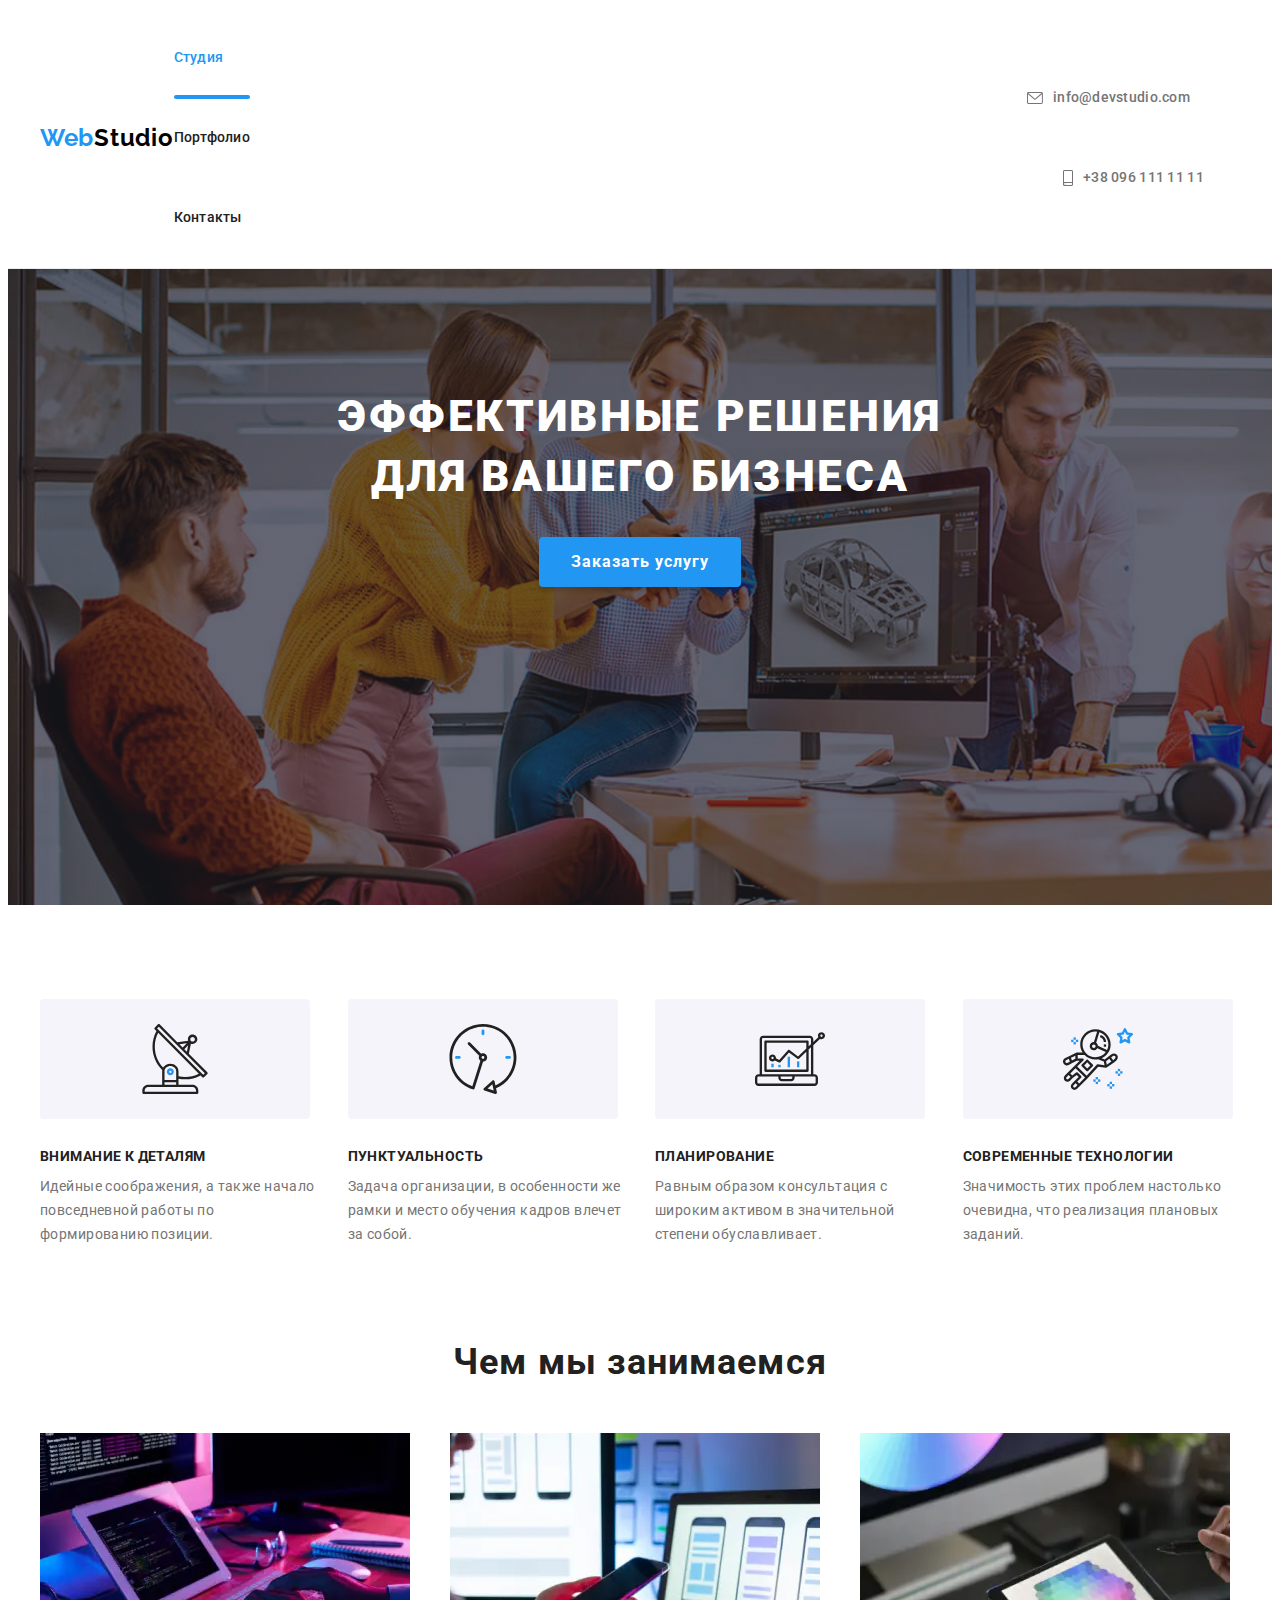
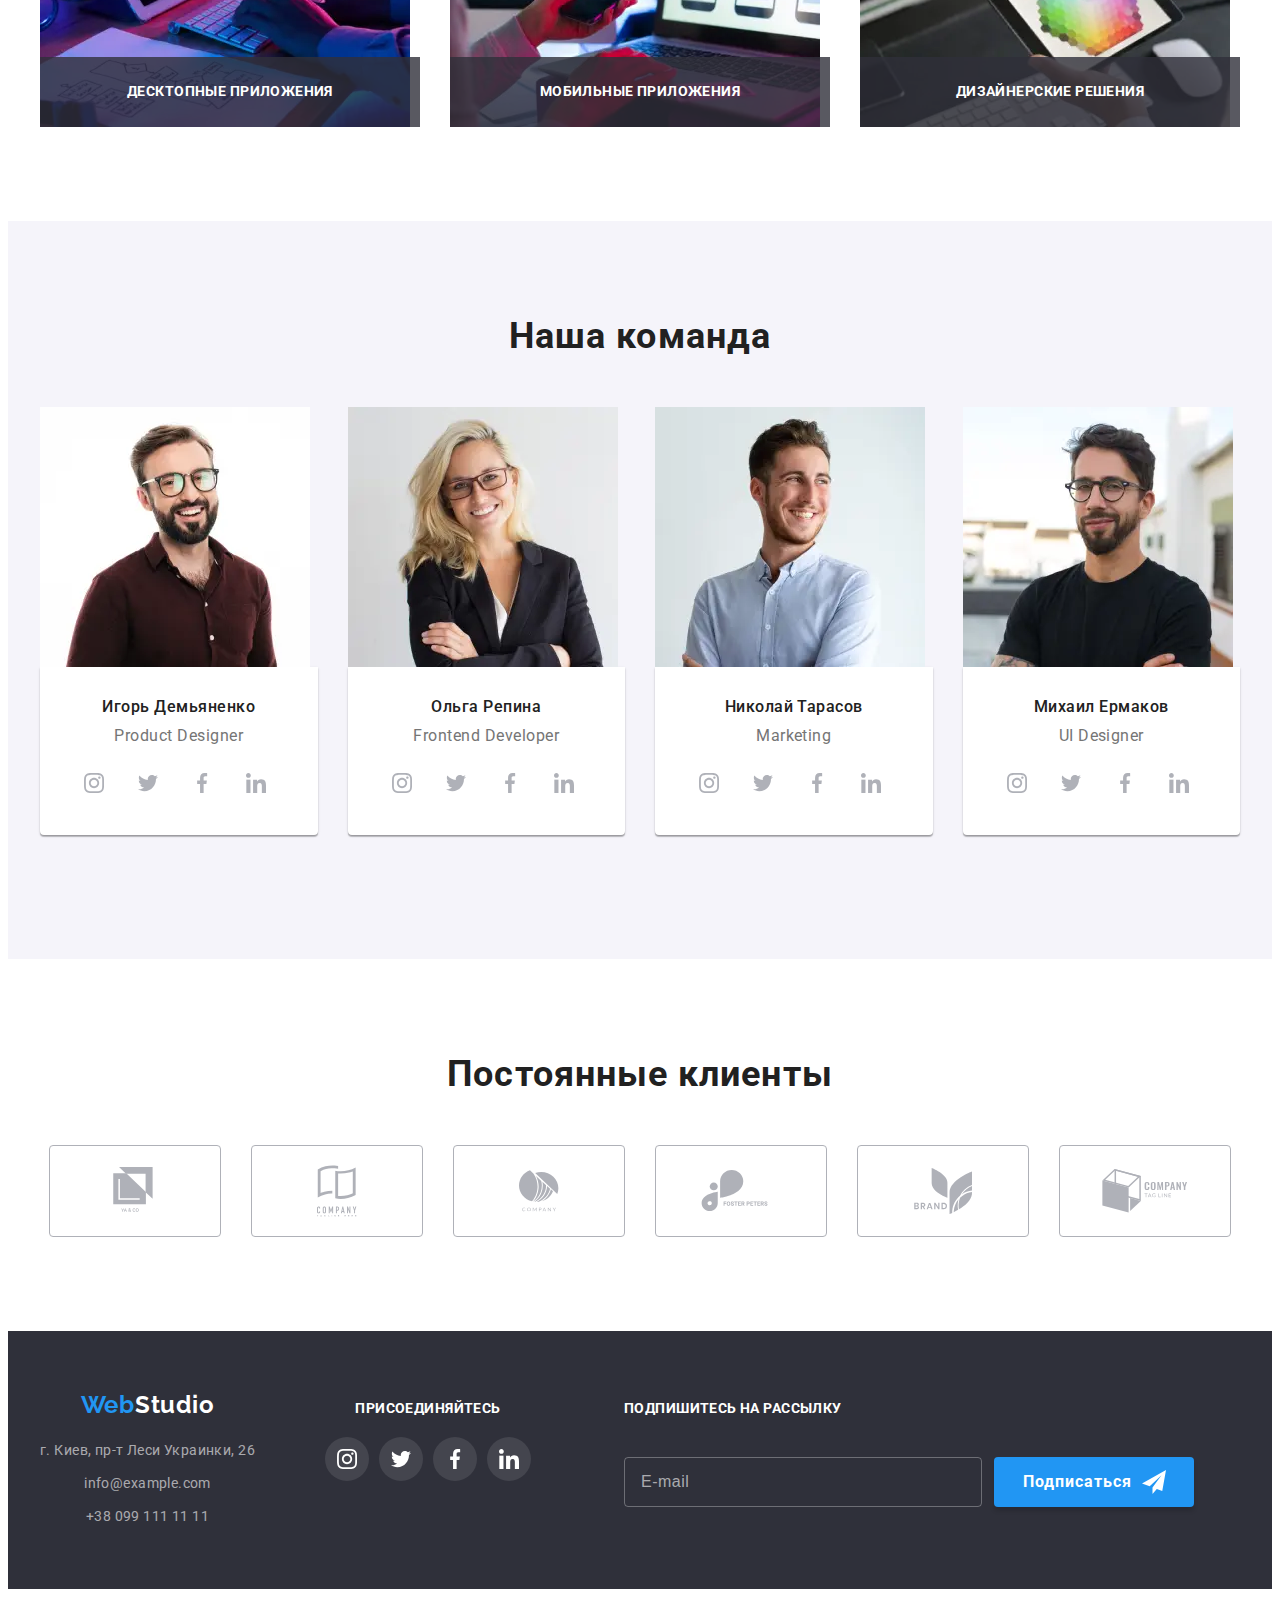
==== commit f17574f1: "Исправлено позиционирование карточек в портфолио" ====
--- a/index.html
+++ b/index.html
@@ -623,7 +623,7 @@
 
 
   <!-- Backdrop -->
-    <!-- <div class="backdrop is-hidden" data-modal >
+    <div class="backdrop is-hidden" data-modal >
       <div class="modal">
         <b class="modal__btn-title">Оставьте свои данные, мы вам перезвоним</b>
         <button type="button" class="modal__btn-close" data-modal-close>
@@ -678,9 +678,9 @@
         </form>
 
       </div>
-    </div> -->
+    </div>
 
     <script src="./js/mobile-menu.js"></script>
-    <!-- <script src="./js/modal.js"></script> -->
+    <script src="./js/modal.js"></script>
 </body>
 </html>--- a/css/main.min.css
+++ b/css/main.min.css
@@ -1 +1 @@
-:root{--main-font: "Roboto", sans-serif;--secondary-font: "Raleway", sans-serif;--accent-color: #2196f3;--secondary-accent-color: #188ce8;--text-color-darkgrey: #212121;--text-color-grey: #757575;--text-color-black: #000000;--text-color-white: #ffffff;--text-color-transparent: rgba(255, 255, 255, 0.6);--background-color-dark: #2f303a;--background-color-hero: #c4c4c4;--background-color-light: #f5f4fa;--section-pt-mobile: 60px;--section-pb-mobile: 60px;--section-pt-tablet: 60px;--section-pb-tablet: 60px;--section-pt-desktop: 94px;--section-pb-desktop: 94px;--timimg-function: cubic-bezier(0.4, 0, 0.2, 1)}.visually-hidden{position:absolute !important;clip:rect(1px 1px 1px 1px);clip:rect(1px, 1px, 1px, 1px);padding:0 !important;border:0 !important;height:1px !important;width:1px !important;overflow:hidden}body{font-family:var(--main-font);color:var(--text-color-grey)}h1,h2,h3,h4,h5,h6,p{margin:0}ul{margin:0;padding:0}img{display:block;max-width:100%;height:auto}.list{list-style:none}.link{text-decoration:none}button{padding:0;border:none;font:inherit;color:inherit;background-color:transparent}.container{padding-left:15px;padding-right:15px}.header .container{display:flex;align-items:center;justify-content:space-between}@media screen and (min-width: 480px){.container{width:480px;margin:0 auto}}@media screen and (min-width: 768px){.container{width:768px}}@media screen and (min-width: 1200px){.container{width:1200px}}.modal-btn{display:inline-block;text-align:center;min-width:200px;padding:10px 32px;color:var(--text-color-white);background-color:var(--accent-color);font-family:inherit;font-size:16px;font-weight:700;line-height:1.88;letter-spacing:.06em;cursor:pointer;border-radius:4px;border:0;box-shadow:0px 4px 4px rgba(0,0,0,.15);transition:background-color 250ms var(--timimg-function)}.modal-btn:hover,.modal-btn:focus{background-color:var(--secondary-accent-color)}.social-list{display:flex;align-items:center;justify-content:space-between;width:206px;height:44px;margin-left:32px;margin-right:32px;margin-top:16px}.social-list__link{display:flex;justify-content:center;align-items:center;width:44px;height:44px;border-radius:50%;background-color:var(--text-color-white);transition-property:background-color;transition-duration:250ms;transition-timing-function:var(--timimg-function)}.social-list__link:hover,.social-list__link:focus{background-color:var(--accent-color)}.social-list__icon{fill:#afb1b8;transition-property:fill;transition-duration:250ms;transition-timing-function:var(--timimg-function)}.social-list__link:hover .social-list__icon,.social-list__link:focus .social-list__icon{fill:var(--text-color-white)}.hero-title{margin:0 auto;margin-bottom:30px;max-width:360px;font-size:26px;font-weight:900;line-height:1.62;letter-spacing:.06em;text-align:center;text-transform:uppercase;color:var(--text-color-white)}@media screen and (min-width: 1200px){.hero-title{font-size:44px;font-weight:900;line-height:1.36;max-width:696px}}.section-title{margin-bottom:30px;color:var(--text-color-darkgrey);font-size:28px;font-weight:700;line-height:1.18;text-align:center;letter-spacing:.03em}@media screen and (min-width: 1200px){.section-title{margin-bottom:50px;font-size:36px;font-weight:700;line-height:1.17}}.navigation{display:flex;flex-direction:row;align-items:center}.header .menu{display:none}@media screen and (min-width: 768px){.header .menu{display:block}.menu__item:not(:last-child){margin-right:50px}.menu__link{position:relative;display:block;padding-top:32px;padding-bottom:32px;color:var(--text-color-darkgrey);font-size:14px;font-weight:500;line-height:1.14;letter-spacing:.02em;transition-property:color;transition-duration:250ms;transition-timing-function:var(--timimg-function)}.menu__link:hover,.menu__link:focus{color:var(--accent-color)}.menu__link--current{color:var(--accent-color)}.menu__link--current::after{content:"";position:absolute;left:0;bottom:-1px;display:block;width:100%;height:4px;background-color:var(--accent-color);border-radius:2px}}.logo{color:var(--accent-color);font-family:var(--secondary-font);font-size:24px;font-weight:700;line-height:1.16;letter-spacing:.03em;-webkit-animation-duration:1000ms;animation-duration:1000ms}.logo--light-theme{color:var(--text-color-black)}.logo--dark-theme{color:var(--text-color-white)}.contact-list__link{display:flex;justify-content:center;align-items:center;color:var(--text-color-grey);font-size:12px;font-weight:500;line-height:1.16;letter-spacing:.02em;transition-property:color;transition-duration:250ms;transition-timing-function:var(--timimg-function)}.contact-list__link--top{padding-top:32px}.contact-list__link--bottom{padding-bottom:32px}.contact-list__link:focus,.contact-list__link:hover{color:var(--accent-color)}@media screen and (max-width: 1199px){.contact-list__item:not(:last-child){margin-left:15px;margin-bottom:10px}}.contact-list__icon{fill:var(--text-color-grey);margin-right:10px;transition-property:fill;transition-duration:250ms;transition-timing-function:var(--timimg-function)}.contact-list__link:hover .contact-list__icon,.contact-list__link:focus .contact-list__icon{fill:var(--accent-color)}@media screen and (min-width: 1200px){.contact-list__item:not(:last-child){margin-right:50px}.contact-list__link{padding-top:32px;padding-bottom:32px;font-size:14px;font-weight:500;line-height:1.14}}.header{padding-top:10px;padding-bottom:10px;border-bottom:1px solid #ececec}.burger-btn{display:none}.burger-btn{border:none;padding:0;width:40px;height:40px}@media screen and (max-width: 767px){.mobile-menu{display:block}.burger-btn{display:block}.contact-list{display:none}}.mobile-menu{display:flex;flex-direction:column;justify-content:space-between;position:fixed;top:0;left:50%;width:100vw;max-width:480px;height:100vh;padding:48px 40px;transform:translateY(-150%) translateX(-50%);transition:transform 250ms var(--timimg-function);background-color:var(--text-color-white)}.is-open{transform:translateY(0) translateX(-50%)}@media screen and (min-width: 768px){.contact-list{display:block}.mobile-menu{display:none}.burger-btn{display:none}}.mobile-menu__close-btn{position:absolute;top:10px;right:15px;width:18px;height:18px;padding:0;cursor:pointer;transition:fill 250ms var(--timimg-function)}.mobile-menu__close-btn:hover,.mobile-menu__close-btn:focus{fill:var(--accent-color)}.mobile-menu__link{font-size:40px;font-weight:500;line-height:1.18;letter-spacing:.02em;color:var(--text-color-darkgrey);transition:color 250ms var(--timimg-function)}.mobile-menu__link:hover,.mobile-menu__link:focus{color:var(--accent-color)}.mobile-menu__item:not(:last-child){margin-bottom:32px}.mobile-menu__contact-list{margin-bottom:64px}.mobile-menu__contact-item:not(:last-child){margin-bottom:32px}.mobile-menu__contact-link{font-size:24px;font-weight:500;line-height:1.17;letter-spacing:.02em;color:var(--text-color-grey);transition:color 250ms var(--timimg-function)}.mobile-menu__contact-link:hover,.mobile-menu__contact-link:focus{color:var(--accent-color);font-size:34px;font-weight:500;line-height:1.18}.mobile-menu__social-list{display:flex}.mobile-menu__social-item:not(:last-child)::after{content:"";width:22px;height:0px;margin:0 10px;border:1px solid rgba(33,33,33,.2);transform:rotate(90deg)}.mobile-menu__social-link{font-size:18px;font-weight:500;line-height:1.22;color:var(--accent-color);letter-spacing:.02em}.hero{margin:0 auto;text-align:center;padding-top:118px;padding-bottom:118px;min-height:400px;background-color:var(--background-color-hero);background-repeat:no-repeat;background-size:cover}.hero .container{display:flex;align-items:center;flex-direction:column}@media screen and (max-width: 767px){.hero{background-image:linear-gradient(rgba(47, 48, 58, 0.4), rgba(47, 48, 58, 0.4)),url("../images/mobile/header/header-img.jpg")}}@media screen and (max-width: 767px)and (min-device-pixel-ratio: 2),screen and (max-width: 767px)and (-webkit-min-device-pixel-ratio: 2),screen and (max-width: 767px)and (min-resolution: 192dpi),screen and (max-width: 767px)and (min-resolution: 2dppx){.hero{background-image:linear-gradient(rgba(47, 48, 58, 0.4), rgba(47, 48, 58, 0.4)),url("../images/mobile/header/header-img@2x.jpg")}}@media screen and (max-width: 1199px){.hero{background-image:linear-gradient(rgba(47, 48, 58, 0.4), rgba(47, 48, 58, 0.4)),url("../images/tablet/header/header-img.jpg")}}@media screen and (max-width: 1199px)and (min-device-pixel-ratio: 2),screen and (max-width: 1199px)and (-webkit-min-device-pixel-ratio: 2),screen and (max-width: 1199px)and (min-resolution: 192dpi),screen and (max-width: 1199px)and (min-resolution: 2dppx){.hero{background-image:linear-gradient(rgba(47, 48, 58, 0.4), rgba(47, 48, 58, 0.4)),url("../images/tablet/header/header-img@2x.jpg")}}@media screen and (min-width: 1199px){.hero{background-image:linear-gradient(rgba(47, 48, 58, 0.4), rgba(47, 48, 58, 0.4)),url("../images/desktop/header/header-img.jpg")}}@media screen and (min-width: 1199px)and (min-device-pixel-ratio: 2),screen and (min-width: 1199px)and (-webkit-min-device-pixel-ratio: 2),screen and (min-width: 1199px)and (min-resolution: 192dpi),screen and (min-width: 1199px)and (min-resolution: 2dppx){.hero{background-image:linear-gradient(rgba(47, 48, 58, 0.4), rgba(47, 48, 58, 0.4)),url("../images/desktop/header/header-img@2x.jpg")}}.advantages{display:flex;align-items:center;padding-top:var(--section-pt-mobile)}.advantages__title{margin-bottom:10px;color:var(--text-color-darkgrey);font-size:14px;font-weight:700;line-height:1.14;letter-spacing:.03em;text-transform:uppercase}.advantages__description{font-size:14px;line-height:1.71;letter-spacing:.03em}@media screen and (max-width: 1199px){.advantages{padding-bottom:var(--section-pb-mobile)}}.advantages__iconbox{display:flex;justify-content:center;align-items:center;width:450px;height:120px;background-color:var(--background-color-light);border-radius:4px;margin-bottom:30px}@media screen and (min-width: 768px){.advantages__iconbox{width:354px}.advantages__list{display:flex;flex-wrap:wrap;margin-left:-30px;margin-top:-30px}.advantages__item{flex-basis:calc(100% / 2 - 30px);margin-left:30px;margin-top:30px}}@media screen and (min-width: 1200px){.advantages__iconbox{width:270px}.advantages{padding-top:var(--section-pt-desktop)}.advantages__list{display:flex;margin-left:-30px;margin-top:-30px}.advantages__item{flex-basis:calc(100% / 4 - 30px);margin-left:30px;margin-top:30px}}@media screen and (max-width: 1199px){.services{display:none}}.services{padding-top:var(--section-pt-desktop);padding-bottom:var(--section-pb-desktop)}.services__list{display:flex;margin-left:-30px;margin-top:-30px}.services__item{position:relative;flex-basis:calc(100% / 3 - 30px);margin-left:30px;margin-top:30px}.services__title{position:absolute;bottom:0;right:0;background-color:rgba(47,48,58,.8);color:var(--text-color-white);width:100%;padding-top:27px;padding-bottom:27px;font-size:14px;font-weight:700;line-height:1.14;text-align:center;letter-spacing:.03em;text-transform:uppercase}.team{background-color:var(--background-color-light);padding-top:var(--section-pt-mobile);padding-bottom:var(--section-pb-mobile)}.team__item:not(:last-child){margin-bottom:30px}@media screen and (min-width: 768px){.team__list{display:flex;flex-wrap:wrap;margin-left:-30px;margin-top:-30px}.team__item{flex-basis:calc(100% / 2 - 30px);margin-left:30px;margin-top:30px}}@media screen and (min-width: 1200px){.team{padding-top:var(--section-pt-desktop);padding-bottom:var(--section-pb-desktop)}.team__list{display:flex;margin-left:-30px;margin-top:-30px}.team__item{flex-basis:calc(100% / 4 - 30px);margin-left:30px;margin-top:30px}}.team__content{padding-top:30px;padding-bottom:30px;background-color:var(--text-color-white);box-shadow:0px 1px 3px rgba(0,0,0,.12),0px 1px 1px rgba(0,0,0,.14),0px 2px 1px rgba(0,0,0,.2);border-radius:0px 0px 4px 4px}.team__name{margin-bottom:10px;color:var(--text-color-darkgrey);font-size:16px;font-weight:500;line-height:1.19;letter-spacing:.03em;text-align:center}.team__position{font-size:16px;font-weight:400;line-height:1.19;letter-spacing:.03em;text-align:center}.clients{padding-top:var(--section-pt-mobile);padding-bottom:var(--section-pb-mobile)}@media screen and (max-width: 767px){.clients__list{display:flex;flex-wrap:wrap;margin-left:-30px;margin-top:-30px}.clients__item{flex-basis:calc(100% / 2 - 30px);margin-left:30px;margin-top:30px}}@media screen and (max-width: 1199px){.clients__list{display:flex;flex-wrap:wrap;margin-left:-30px;margin-top:-30px}.clients__item{flex-basis:calc(100% / 3 - 30px);margin-left:30px;margin-top:30px}}@media screen and (min-width: 1200px){.clients{padding-top:var(--section-pt-desktop);padding-bottom:var(--section-pb-desktop)}.clients__list{display:flex;justify-content:center}.clients__item{flex-basis:calc(100% / 6 - 60px);margin-left:30px}.clients__item:last-child{margin-right:30px}}.clients__link{display:flex;align-items:center;justify-content:center;width:170px;height:90px;border:1px solid #afb1b8;border-radius:4px;color:#afb1b8;transition-property:border;transition-duration:250ms;transition-timing-function:var(--timimg-function)}.clients__link:hover,.clients__link:focus{color:var(--accent-color);border:1px solid var(--accent-color)}.clients__icon{fill:currentColor;transition-property:color;transition-duration:250ms;transition-timing-function:var(--timimg-function)}.footer{background-color:var(--background-color-dark);padding-top:60px;padding-bottom:60px}@media screen and (min-width: 768px){.footer-wrapper{display:flex;flex-direction:row;flex-wrap:wrap}}@media screen and (min-width: 1200px){.footer-wrapper{flex-wrap:nowrap}}.address{font-style:normal}.footer-address{display:flex;flex-direction:column;align-items:center}@media screen and (min-width: 768px)and (max-width: 1199px){.footer-address{margin-left:61px}}@media screen and (max-width: 1199px){.footer-address{margin-bottom:60px}}.info-list__link{font-size:14px;font-weight:400;line-height:1.71;letter-spacing:.03em;color:var(--text-color-transparent)}.info-list{display:flex;flex-direction:column;align-items:center}@media screen and (max-width: 1199px){.info-list{margin-top:20px}}.info-list__item:not(:last-child){margin-bottom:8px}@media screen and (min-width: 1200px){.info-list__item:not(:last-child){margin-bottom:9px}.info-list{margin-top:20px}}.footer-social{display:flex;flex-direction:column;align-items:center}@media screen and (min-width: 768px)and (max-width: 1199px){.footer-social{margin-left:165px}}@media screen and (max-width: 1199px){.footer-social{margin-bottom:60px}}@media screen and (min-width: 1200px){.footer-social{margin-left:70px}}.footer-social__title{color:var(--text-color-white);font-size:14px;font-weight:700;line-height:1.14;letter-spacing:.03em;text-transform:uppercase}.footer-social__list{display:flex;justify-content:center;margin-top:20px}.footer-social__item:not(:last-child){margin-right:10px}.footer-social__link{display:flex;align-items:center;justify-content:center;width:44px;height:44px;border-radius:50%;fill:var(--text-color-white);background-color:rgba(255,255,255,.1);transition-property:background-color;transition-duration:250ms;transition-timing-function:var(--timimg-function)}.footer-social__link:hover,.footer-social__link:focus{background-color:var(--accent-color);fill:var(--text-color-white)}.newsletter{display:flex;flex-direction:column;align-items:center}@media screen and (min-width: 1200px){.newsletter{margin-left:93px;align-items:flex-start}}@media screen and (min-width: 768px)and (max-width: 1199px){.newsletter{margin-left:151px}}.newsletter__title{margin-bottom:20px;color:var(--text-color-white);font-weight:700;font-size:14px;line-height:1.14;letter-spacing:.03em;text-transform:uppercase}.newsletter-form__input{box-sizing:border-box;display:flex;align-items:center;width:450px;height:50px;padding-top:15px;padding-bottom:15px;padding-left:16px;margin-bottom:20px;border-radius:4px;border:1px solid rgba(255,255,255,.3);background-color:transparent;color:var(--text-color-white);font-size:16px;line-height:1.25;letter-spacing:.03em}.newsletter-form__input::-moz-placeholder{color:var(--text-color-transparent)}.newsletter-form__input:-ms-input-placeholder{color:var(--text-color-transparent)}.newsletter-form__input::placeholder{color:var(--text-color-transparent)}@media screen and (min-width: 1200px){.newsletter-form__input{width:358px}}.newsletter-btn{display:flex;width:200px;height:50px;margin:0 auto;background-color:var(--accent-color);box-shadow:0px 4px 4px rgba(0,0,0,.15);border-radius:4px;font-size:16px;font-weight:700;line-height:1.86;align-items:center;text-align:center;letter-spacing:.06em;color:var(--text-color-white);cursor:pointer;transition:background-color 250ms var(--timimg-function)}.newsletter-btn:hover,.newsletter-btn:focus{background-color:var(--secondary-accent-color)}.newsletter-btn__text{padding-top:10px;padding-bottom:10px;padding-left:29px}.newsletter-btn__icon{fill:var(--text-color-white);margin-left:10px}@media screen and (min-width: 1200px){.newsletter-form{display:flex;justify-content:center;margin-top:20px}.newsletter-btn{margin-left:12px}}/*# sourceMappingURL=main.min.css.map */+:root{--main-font: "Roboto", sans-serif;--secondary-font: "Raleway", sans-serif;--accent-color: #2196f3;--secondary-accent-color: #188ce8;--text-color-darkgrey: #212121;--text-color-grey: #757575;--text-color-black: #000000;--text-color-white: #ffffff;--text-color-transparent: rgba(255, 255, 255, 0.6);--background-color-dark: #2f303a;--background-color-hero: #c4c4c4;--background-color-light: #f5f4fa;--section-pt-mobile: 60px;--section-pb-mobile: 60px;--section-pt-tablet: 60px;--section-pb-tablet: 60px;--section-pt-desktop: 94px;--section-pb-desktop: 94px;--timimg-function: cubic-bezier(0.4, 0, 0.2, 1)}.visually-hidden{position:absolute !important;clip:rect(1px 1px 1px 1px);clip:rect(1px, 1px, 1px, 1px);padding:0 !important;border:0 !important;height:1px !important;width:1px !important;overflow:hidden}body{font-family:var(--main-font);color:var(--text-color-grey)}h1,h2,h3,h4,h5,h6,p{margin:0}ul{margin:0;padding:0}img{display:block;max-width:100%;height:auto}.list{list-style:none}.link{text-decoration:none}button{padding:0;border:none;font:inherit;color:inherit;background-color:transparent}.container{padding-left:15px;padding-right:15px}.header .container{display:flex;align-items:center;justify-content:space-between}@media screen and (min-width: 480px){.container{width:480px;margin:0 auto}}@media screen and (min-width: 768px){.container{width:768px}}@media screen and (min-width: 1200px){.container{width:1200px}}.modal-btn{display:inline-block;text-align:center;min-width:200px;padding:10px 32px;color:var(--text-color-white);background-color:var(--accent-color);font-family:inherit;font-size:16px;font-weight:700;line-height:1.88;letter-spacing:.06em;cursor:pointer;border-radius:4px;border:0;box-shadow:0px 4px 4px rgba(0,0,0,.15);transition:background-color 250ms var(--timimg-function)}.modal-btn:hover,.modal-btn:focus{background-color:var(--secondary-accent-color)}.social-list{display:flex;align-items:center;justify-content:space-between;width:206px;height:44px;margin-left:32px;margin-right:32px;margin-top:16px}.social-list__link{display:flex;justify-content:center;align-items:center;width:44px;height:44px;border-radius:50%;background-color:var(--text-color-white);transition-property:background-color;transition-duration:250ms;transition-timing-function:var(--timimg-function)}.social-list__link:hover,.social-list__link:focus{background-color:var(--accent-color)}.social-list__icon{fill:#afb1b8;transition-property:fill;transition-duration:250ms;transition-timing-function:var(--timimg-function)}.social-list__link:hover .social-list__icon,.social-list__link:focus .social-list__icon{fill:var(--text-color-white)}.hero-title{margin:0 auto;margin-bottom:30px;max-width:360px;font-size:26px;font-weight:900;line-height:1.62;letter-spacing:.06em;text-align:center;text-transform:uppercase;color:var(--text-color-white)}@media screen and (min-width: 1200px){.hero-title{font-size:44px;font-weight:900;line-height:1.36;max-width:696px}}.section-title{margin-bottom:30px;color:var(--text-color-darkgrey);font-size:28px;font-weight:700;line-height:1.18;text-align:center;letter-spacing:.03em}@media screen and (min-width: 1200px){.section-title{margin-bottom:50px;font-size:36px;font-weight:700;line-height:1.17}}.navigation{display:flex;flex-direction:row;align-items:center}.menu{display:flex;flex-direction:row}.header .menu{display:none}@media screen and (min-width: 768px){.header .menu{display:block}.menu__link{position:relative;display:block;padding-top:32px;padding-bottom:32px;color:var(--text-color-darkgrey);font-size:14px;font-weight:500;line-height:1.14;letter-spacing:.02em;transition-property:color;transition-duration:250ms;transition-timing-function:var(--timimg-function)}.menu__link:hover,.menu__link:focus{color:var(--accent-color)}.menu__link--current{color:var(--accent-color)}.menu__link--current::after{content:"";position:absolute;left:0;bottom:-1px;display:block;width:100%;height:4px;background-color:var(--accent-color);border-radius:2px}}.logo{color:var(--accent-color);font-family:var(--secondary-font);font-size:24px;font-weight:700;line-height:1.16;letter-spacing:.03em;-webkit-animation-duration:1000ms;animation-duration:1000ms}.logo--light-theme{color:var(--text-color-black)}.logo--dark-theme{color:var(--text-color-white)}.contact-list__link{display:flex;justify-content:center;align-items:center;color:var(--text-color-grey);font-size:12px;font-weight:500;line-height:1.16;letter-spacing:.02em;transition-property:color;transition-duration:250ms;transition-timing-function:var(--timimg-function)}.contact-list__link--top{padding-top:32px}.contact-list__link--bottom{padding-bottom:32px}.contact-list__link:focus,.contact-list__link:hover{color:var(--accent-color)}@media screen and (max-width: 1199px){.contact-list__item:not(:last-child){margin-left:15px;margin-bottom:10px}}.contact-list__icon{fill:var(--text-color-grey);margin-right:10px;transition-property:fill;transition-duration:250ms;transition-timing-function:var(--timimg-function)}.contact-list__link:hover .contact-list__icon,.contact-list__link:focus .contact-list__icon{fill:var(--accent-color)}@media screen and (min-width: 1200px){.contact-list__item:not(:last-child){margin-right:50px}.contact-list__link{padding-top:32px;padding-bottom:32px;font-size:14px;font-weight:500;line-height:1.14}}.modal{position:absolute;padding:40px;top:50%;left:50%;transform:translate(-50%, -50%);width:528px;height:582px;background-color:var(--text-color-white);border-radius:4px;box-shadow:0px 1px 3px rgba(0,0,0,.12),0px 1px 1px rgba(0,0,0,.14),0px 2px 1px rgba(0,0,0,.2)}.modal__btn-title{display:block;margin-bottom:12px;color:var(--text-color-darkgrey);font-size:20px;font-weight:700;line-height:1.15;letter-spacing:.03em;text-align:center}.modal__btn-close{position:absolute;box-sizing:border-box;display:flex;justify-content:center;align-items:center;top:8px;right:8px;width:30px;height:30px;border:1px solid rgba(0,0,0,.1);background-color:transparent;border-radius:50%;cursor:pointer;transition-property:fill;transition-duration:250ms;transition-timing-function:var(--timimg-function)}.modal__btn-close:hover,.modal__btn-close:focus{fill:var(--accent-color)}.modal__btn-icon{width:11px;height:11px;fill:colorCurrent}.is-hidden{opacity:0;visibility:hidden;pointer-events:none}.modal-form{display:flex;flex-direction:column}.modal-form__label{margin-bottom:10px;font-size:12px;line-height:1.17;letter-spacing:.01em;color:var(--text-color-grey)}@media screen and (max-width: 767px){.modal-form__label:hover,.modal-form__label:focus{color:var(--accent-color)}}.modal-form__input-wrapper{position:relative;display:block;margin-top:4px}.modal-form__input{width:100%;height:40px;border:1px solid rgba(33,33,33,.2);border-radius:4px;padding-left:42px;font-size:12px;line-height:1.17;letter-spacing:.01em;transition:border-color 250ms var(--timimg-function)}.modal-form__input:focus{outline:none;border-color:var(--accent-color)}.modal-form__icon{position:absolute;top:50%;left:12px;transform:translateY(-50%);fill:var(--text-color-darkgrey);transition:fill 250ms var(--timimg-function)}.modal-form__input:focus+.modal-form__icon{fill:var(--accent-color)}.modal-form__field-comment{margin-bottom:20px;font-size:12px;line-height:1.17;letter-spacing:.01em;color:var(--text-color-grey)}@media screen and (max-width: 767px){.modal-form__field-comment:hover,.modal-form__field-comment:focus{color:var(--accent-color)}}.modal-form__comment{width:100%;height:120px;margin-top:4px;border:1px solid rgba(33,33,33,.2);border-radius:4px;resize:none;padding:12px 16px;transition:border-color 250ms var(--timimg-function)}.modal-form__comment::-moz-placeholder{color:rgba(117,117,117,.5);font-size:14px;line-height:1.14;letter-spacing:.01em}.modal-form__comment:-ms-input-placeholder{color:rgba(117,117,117,.5);font-size:14px;line-height:1.14;letter-spacing:.01em}.modal-form__comment::placeholder{color:rgba(117,117,117,.5);font-size:14px;line-height:1.14;letter-spacing:.01em}.modal-form__comment:focus{outline:none;border-color:var(--accent-color)}.modal-form__check-desc{display:flex;align-items:center;align-self:center;margin-bottom:20px;font-size:14px;line-height:1.71;margin-bottom:30px;letter-spacing:.03em;color:var(--text-color-grey)}.modal-form__check-desc::before{display:block;content:"";width:16px;height:15px;border:2px solid var(--text-color-darkgrey);cursor:pointer;border-radius:2px;margin-right:8px;transition:background-color 250ms var(--timimg-function)}.modal-form__term:checked+.modal-form__check-desc::before{background-image:url("../images/check-vector.svg");background-position:center;fill:var(--text-color-white);background-repeat:no-repeat;background-color:var(--accent-color);background-size:100%;border:none}.modal-form__term:focus+.modal-form__check-desc::before{box-shadow:0 0 0 1px var(--accent-color);border:none}.modal-form__btn{align-self:center;min-width:200px;padding:10px 32px;color:var(--text-color-white);background-color:var(--accent-color);box-shadow:0px 4px 4px rgba(0,0,0,.15);font-family:inherit;font-size:16px;font-weight:700;line-height:1.88;letter-spacing:.06em;cursor:pointer;border-radius:4px;border:0;transition:background-color 250ms var(--timimg-function)}.modal-form__btn:hover,.modal-form__btn:focus{background-color:var(--secondary-accent-color)}.agreement-link{color:var(--accent-color)}.header{padding-top:10px;padding-bottom:10px;border-bottom:1px solid #ececec}.burger-btn{display:none}.burger-btn{border:none;padding:0;width:40px;height:40px}@media screen and (max-width: 767px){.mobile-menu{display:block}.burger-btn{display:block}.contact-list{display:none}}.mobile-menu{display:flex;flex-direction:column;justify-content:space-between;position:fixed;top:0;left:50%;width:100vw;max-width:480px;height:100vh;padding:48px 40px;transform:translateY(-150%) translateX(-50%);transition:transform 250ms var(--timimg-function);background-color:var(--text-color-white)}.is-open{transform:translateY(0) translateX(-50%)}@media screen and (min-width: 768px){.contact-list{display:block}.mobile-menu{display:none}.burger-btn{display:none}}.mobile-menu__close-btn{position:absolute;top:10px;right:15px;width:18px;height:18px;padding:0;cursor:pointer;transition:fill 250ms var(--timimg-function)}.mobile-menu__close-btn:hover,.mobile-menu__close-btn:focus{fill:var(--accent-color)}.mobile-menu__link{font-size:40px;font-weight:500;line-height:1.18;letter-spacing:.02em;color:var(--text-color-darkgrey);transition:color 250ms var(--timimg-function)}.mobile-menu__link:hover,.mobile-menu__link:focus{color:var(--accent-color)}.mobile-menu__item:not(:last-child){margin-bottom:32px}.mobile-menu__contact-list{margin-bottom:64px}.mobile-menu__contact-item:not(:last-child){margin-bottom:32px}.mobile-menu__contact-link{font-size:24px;font-weight:500;line-height:1.17;letter-spacing:.02em;color:var(--text-color-grey);transition:color 250ms var(--timimg-function)}.mobile-menu__contact-link:hover,.mobile-menu__contact-link:focus{color:var(--accent-color);font-size:34px;font-weight:500;line-height:1.18}.mobile-menu__social-list{display:flex}.mobile-menu__social-item:not(:last-child)::after{content:"";width:22px;height:0px;margin:0 10px;border:1px solid rgba(33,33,33,.2);transform:rotate(90deg)}.mobile-menu__social-link{font-size:18px;font-weight:500;line-height:1.22;color:var(--accent-color);letter-spacing:.02em}.hero{margin:0 auto;text-align:center;padding-top:118px;padding-bottom:118px;min-height:400px;background-color:var(--background-color-hero);background-repeat:no-repeat;background-size:cover}.hero .container{display:flex;align-items:center;flex-direction:column}@media screen and (max-width: 767px){.hero{background-image:linear-gradient(rgba(47, 48, 58, 0.4), rgba(47, 48, 58, 0.4)),url("../images/mobile/header/header-img.jpg")}}@media screen and (max-width: 767px)and (min-device-pixel-ratio: 2),screen and (max-width: 767px)and (-webkit-min-device-pixel-ratio: 2),screen and (max-width: 767px)and (min-resolution: 192dpi),screen and (max-width: 767px)and (min-resolution: 2dppx){.hero{background-image:linear-gradient(rgba(47, 48, 58, 0.4), rgba(47, 48, 58, 0.4)),url("../images/mobile/header/header-img@2x.jpg")}}@media screen and (max-width: 1199px){.hero{background-image:linear-gradient(rgba(47, 48, 58, 0.4), rgba(47, 48, 58, 0.4)),url("../images/tablet/header/header-img.jpg")}}@media screen and (max-width: 1199px)and (min-device-pixel-ratio: 2),screen and (max-width: 1199px)and (-webkit-min-device-pixel-ratio: 2),screen and (max-width: 1199px)and (min-resolution: 192dpi),screen and (max-width: 1199px)and (min-resolution: 2dppx){.hero{background-image:linear-gradient(rgba(47, 48, 58, 0.4), rgba(47, 48, 58, 0.4)),url("../images/tablet/header/header-img@2x.jpg")}}@media screen and (min-width: 1199px){.hero{background-image:linear-gradient(rgba(47, 48, 58, 0.4), rgba(47, 48, 58, 0.4)),url("../images/desktop/header/header-img.jpg")}}@media screen and (min-width: 1199px)and (min-device-pixel-ratio: 2),screen and (min-width: 1199px)and (-webkit-min-device-pixel-ratio: 2),screen and (min-width: 1199px)and (min-resolution: 192dpi),screen and (min-width: 1199px)and (min-resolution: 2dppx){.hero{background-image:linear-gradient(rgba(47, 48, 58, 0.4), rgba(47, 48, 58, 0.4)),url("../images/desktop/header/header-img@2x.jpg")}}.advantages{display:flex;align-items:center;padding-top:var(--section-pt-mobile)}.advantages__title{margin-bottom:10px;color:var(--text-color-darkgrey);font-size:14px;font-weight:700;line-height:1.14;letter-spacing:.03em;text-transform:uppercase}.advantages__description{font-size:14px;line-height:1.71;letter-spacing:.03em}@media screen and (max-width: 1199px){.advantages{padding-bottom:var(--section-pb-mobile)}}.advantages__iconbox{display:flex;justify-content:center;align-items:center;width:450px;height:120px;background-color:var(--background-color-light);border-radius:4px;margin-bottom:30px}@media screen and (min-width: 768px){.advantages__iconbox{width:354px}.advantages__list{display:flex;flex-wrap:wrap;margin-left:-30px;margin-top:-30px}.advantages__item{flex-basis:calc(100% / 2 - 30px);margin-left:30px;margin-top:30px}}@media screen and (min-width: 1200px){.advantages__iconbox{width:270px}.advantages{padding-top:var(--section-pt-desktop)}.advantages__list{display:flex;margin-left:-30px;margin-top:-30px}.advantages__item{flex-basis:calc(100% / 4 - 30px);margin-left:30px;margin-top:30px}}@media screen and (max-width: 1199px){.services{display:none}}.services{padding-top:var(--section-pt-desktop);padding-bottom:var(--section-pb-desktop)}.services__list{display:flex;margin-left:-30px;margin-top:-30px}.services__item{position:relative;flex-basis:calc(100% / 3 - 30px);margin-left:30px;margin-top:30px}.services__title{position:absolute;bottom:0;right:0;background-color:rgba(47,48,58,.8);color:var(--text-color-white);width:100%;padding-top:27px;padding-bottom:27px;font-size:14px;font-weight:700;line-height:1.14;text-align:center;letter-spacing:.03em;text-transform:uppercase}.team{background-color:var(--background-color-light);padding-top:var(--section-pt-mobile);padding-bottom:var(--section-pb-mobile)}.team__item:not(:last-child){margin-bottom:30px}@media screen and (min-width: 768px){.team__list{display:flex;flex-wrap:wrap;margin-left:-30px;margin-top:-30px}.team__item{flex-basis:calc(100% / 2 - 30px);margin-left:30px;margin-top:30px}}@media screen and (min-width: 1200px){.team{padding-top:var(--section-pt-desktop);padding-bottom:var(--section-pb-desktop)}.team__list{display:flex;margin-left:-30px;margin-top:-30px}.team__item{flex-basis:calc(100% / 4 - 30px);margin-left:30px;margin-top:30px}}.team__content{padding-top:30px;padding-bottom:30px;background-color:var(--text-color-white);box-shadow:0px 1px 3px rgba(0,0,0,.12),0px 1px 1px rgba(0,0,0,.14),0px 2px 1px rgba(0,0,0,.2);border-radius:0px 0px 4px 4px}.team__name{margin-bottom:10px;color:var(--text-color-darkgrey);font-size:16px;font-weight:500;line-height:1.19;letter-spacing:.03em;text-align:center}.team__position{font-size:16px;font-weight:400;line-height:1.19;letter-spacing:.03em;text-align:center}.clients{padding-top:var(--section-pt-mobile);padding-bottom:var(--section-pb-mobile)}@media screen and (max-width: 767px){.clients__list{display:flex;flex-wrap:wrap;margin-left:-30px;margin-top:-30px}.clients__item{flex-basis:calc(100% / 2 - 30px);margin-left:30px;margin-top:30px}}@media screen and (max-width: 1199px){.clients__list{display:flex;flex-wrap:wrap;margin-left:-30px;margin-top:-30px}.clients__item{flex-basis:calc(100% / 3 - 30px);margin-left:30px;margin-top:30px}}@media screen and (min-width: 1200px){.clients{padding-top:var(--section-pt-desktop);padding-bottom:var(--section-pb-desktop)}.clients__list{display:flex;justify-content:center}.clients__item{flex-basis:calc(100% / 6 - 60px);margin-left:30px}.clients__item:last-child{margin-right:30px}}.clients__link{display:flex;align-items:center;justify-content:center;width:170px;height:90px;border:1px solid #afb1b8;border-radius:4px;color:#afb1b8;transition-property:border;transition-duration:250ms;transition-timing-function:var(--timimg-function)}.clients__link:hover,.clients__link:focus{color:var(--accent-color);border:1px solid var(--accent-color)}.clients__icon{fill:currentColor;transition-property:color;transition-duration:250ms;transition-timing-function:var(--timimg-function)}.footer{background-color:var(--background-color-dark);padding-top:60px;padding-bottom:60px}@media screen and (min-width: 768px){.footer-wrapper{display:flex;flex-direction:row;flex-wrap:wrap;align-items:baseline}}@media screen and (min-width: 1200px){.footer-wrapper{flex-wrap:nowrap}}.address{font-style:normal}.footer-address{display:flex;flex-direction:column;align-items:center}@media screen and (min-width: 768px)and (max-width: 1199px){.footer-address{margin-left:61px}}@media screen and (max-width: 1199px){.footer-address{margin-bottom:60px}}.info-list__link{font-size:14px;font-weight:400;line-height:1.71;letter-spacing:.03em;color:var(--text-color-transparent)}.info-list{display:flex;flex-direction:column;align-items:center}@media screen and (max-width: 1199px){.info-list{margin-top:20px}}.info-list__item:not(:last-child){margin-bottom:8px}@media screen and (min-width: 1200px){.info-list__item:not(:last-child){margin-bottom:9px}.info-list{margin-top:20px}}.footer-social{display:flex;flex-direction:column;align-items:center}@media screen and (min-width: 768px)and (max-width: 1199px){.footer-social{margin-left:165px}}@media screen and (max-width: 1199px){.footer-social{margin-bottom:60px}}@media screen and (min-width: 1200px){.footer-social{margin-left:70px}}.footer-social__title{color:var(--text-color-white);font-size:14px;font-weight:700;line-height:1.14;letter-spacing:.03em;text-transform:uppercase}.footer-social__list{display:flex;justify-content:center;margin-top:20px}.footer-social__item:not(:last-child){margin-right:10px}.footer-social__link{display:flex;align-items:center;justify-content:center;width:44px;height:44px;border-radius:50%;fill:var(--text-color-white);background-color:rgba(255,255,255,.1);transition-property:background-color;transition-duration:250ms;transition-timing-function:var(--timimg-function)}.footer-social__link:hover,.footer-social__link:focus{background-color:var(--accent-color);fill:var(--text-color-white)}.newsletter{display:flex;flex-direction:column;align-items:center}@media screen and (min-width: 1200px){.newsletter{margin-left:93px;align-items:flex-start}}@media screen and (min-width: 768px)and (max-width: 1199px){.newsletter{margin-left:151px}}.newsletter__title{margin-bottom:20px;color:var(--text-color-white);font-weight:700;font-size:14px;line-height:1.14;letter-spacing:.03em;text-transform:uppercase}.newsletter-form__input{box-sizing:border-box;display:flex;align-items:center;width:450px;height:50px;padding-top:15px;padding-bottom:15px;padding-left:16px;margin-bottom:20px;border-radius:4px;border:1px solid rgba(255,255,255,.3);background-color:transparent;color:var(--text-color-white);font-size:16px;line-height:1.25;letter-spacing:.03em}.newsletter-form__input::-moz-placeholder{color:var(--text-color-transparent)}.newsletter-form__input:-ms-input-placeholder{color:var(--text-color-transparent)}.newsletter-form__input::placeholder{color:var(--text-color-transparent)}@media screen and (min-width: 1200px){.newsletter-form__input{width:358px}}.newsletter-btn{display:flex;width:200px;height:50px;margin:0 auto;background-color:var(--accent-color);box-shadow:0px 4px 4px rgba(0,0,0,.15);border-radius:4px;font-size:16px;font-weight:700;line-height:1.86;align-items:center;text-align:center;letter-spacing:.06em;color:var(--text-color-white);cursor:pointer;transition:background-color 250ms var(--timimg-function)}.newsletter-btn:hover,.newsletter-btn:focus{background-color:var(--secondary-accent-color)}.newsletter-btn__text{padding-top:10px;padding-bottom:10px;padding-left:29px}.newsletter-btn__icon{fill:var(--text-color-white);margin-left:10px}@media screen and (min-width: 1200px){.newsletter-form{display:flex;justify-content:center;margin-top:20px}.newsletter-btn{margin-left:12px}}/*# sourceMappingURL=main.min.css.map */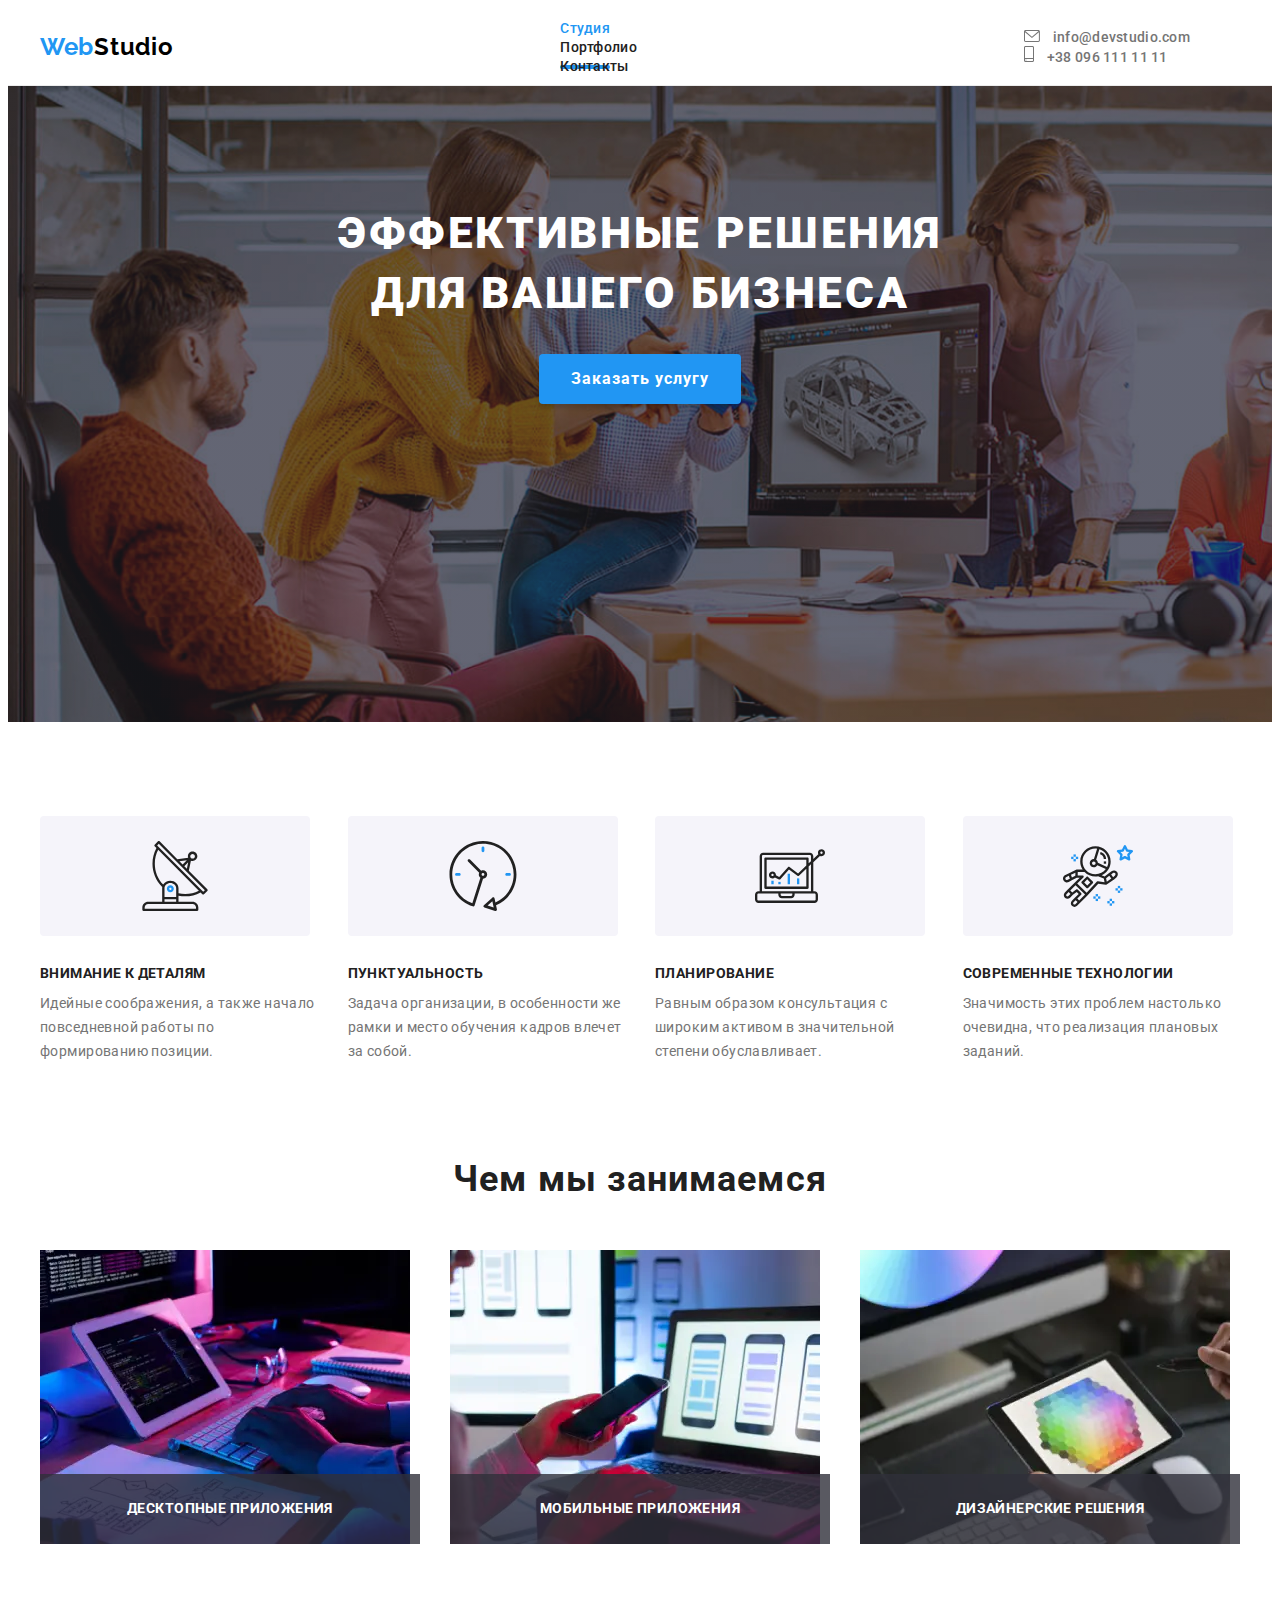
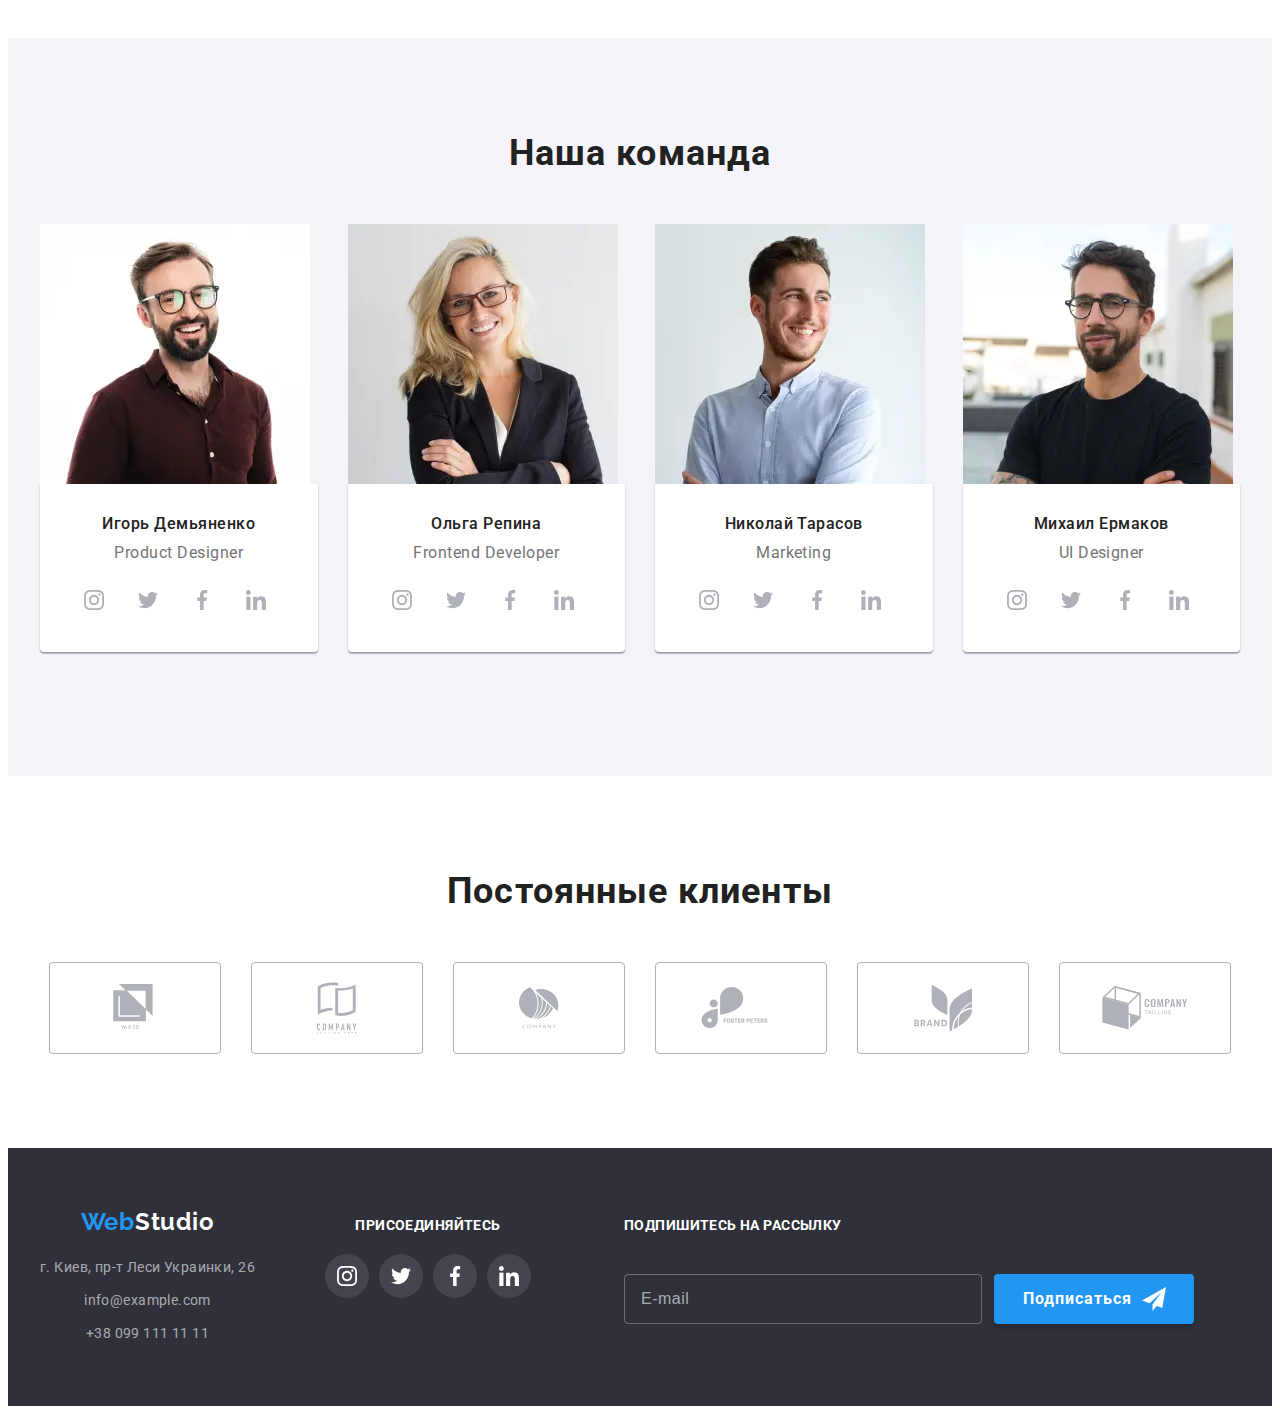
==== commit 13291dd6: "Добавлены некоторые изменения в хереде" ====
--- a/index.html
+++ b/index.html
@@ -19,41 +19,52 @@
   <!-- Header -->
   <header class="header">
     <div class="container">
-      <nav class="navigation">
-        <a lang="en" href="./index.html" class="logo link animate__bounce">Web<span class="logo--light-theme">Studio</span></a>
-
-        <ul class="menu list">
-          <li class="menu__item">
-            <a class="menu__link link menu__link--current" href="./index.html">Студия</a></li>
-          <li class="menu__item">
-            <a class="menu__link link" href="./portfolio.html">Портфолио</a></li>
-          <li class="menu__item">
-            <a class="menu__link link" href="#contacts">Контакты</a></li>
-        </ul>
-      </nav>
-      
-      <button type="button" class="burger-btn" data-menu-button>
-        <svg class="burger-btn__icon" width="40px" height="40px">
-          <use href="./images/icons.svg#icon-menu"></use>
-        </svg>
-      </button>
-
-      <ul class="contact-list list">
-        <li class="contact-list__item">
-          <a class="contact-list__link contact-list__link--top link" href="mailto:info@devstudio.com">
-            <svg class="contact-list__icon" width="16px" height="12px">
-              <use href="./images/icons.svg#icon-envelope"></use>
-            </svg>
-            info@devstudio.com</a>
-        </li>
-        <li class="contact-list__item">
-        <a class="contact-list__link contact-list__link--bottom link" href="tel:+380961111111">
-          <svg class="contact-list__icon" width="10px" height="16px">
-            <use href="./images/icons.svg#icon-smartphone"></use>
+      <a lang="en" href="./index.html" class="logo link animate__bounce">Web<span class="logo--light-theme">Studio</span></a>
+        <nav class="navigation">
+          <ul class="menu list">
+            <li class="menu__item">
+              <a class="menu__link link menu__link--current"
+                href="./index.html">Студия</a>
+            </li>
+            <li class="menu__item">
+              <a class="menu__link link"
+                href="./portfolio.html">Портфолио</a>
+            </li>
+            <li class="menu__item">
+              <a class="menu__link link"
+                href="#contacts">Контакты</a>
+            </li>
+          </ul>
+        </nav>
+
+        <button type="button" class="burger-btn" data-menu-button>
+          <svg class="burger-btn__icon" width="40px" height="40px">
+            <use href="./images/icons.svg#icon-menu"></use>
           </svg>
-          +38 096 111 11 11</a>
-        </li>
-      </ul>
+        </button>
+
+        
+        <ul class="contact-list list">
+          <li class="contact-list__item">
+            <a class="contact-list__link contact-list__link--top link"
+              href="mailto:info@devstudio.com">
+              <svg class="contact-list__icon" width="16px"
+                height="12px">
+                <use href="./images/icons.svg#icon-envelope"></use>
+              </svg>
+              info@devstudio.com</a>
+          </li>
+          <li class="contact-list__item">
+            <a class="contact-list__link contact-list__link--bottom link"
+              href="tel:+380961111111">
+              <svg class="contact-list__icon" width="10px"
+                height="16px">
+                <use href="./images/icons.svg#icon-smartphone">
+                </use>
+              </svg>
+              +38 096 111 11 11</a>
+          </li>
+        </ul>
     </div>
 
     <div class="mobile-menu" data-menu>
--- a/css/main.min.css
+++ b/css/main.min.css
@@ -1 +1 @@
-:root{--main-font: "Roboto", sans-serif;--secondary-font: "Raleway", sans-serif;--accent-color: #2196f3;--secondary-accent-color: #188ce8;--text-color-darkgrey: #212121;--text-color-grey: #757575;--text-color-black: #000000;--text-color-white: #ffffff;--text-color-transparent: rgba(255, 255, 255, 0.6);--background-color-dark: #2f303a;--background-color-hero: #c4c4c4;--background-color-light: #f5f4fa;--section-pt-mobile: 60px;--section-pb-mobile: 60px;--section-pt-tablet: 60px;--section-pb-tablet: 60px;--section-pt-desktop: 94px;--section-pb-desktop: 94px;--timimg-function: cubic-bezier(0.4, 0, 0.2, 1)}.visually-hidden{position:absolute !important;clip:rect(1px 1px 1px 1px);clip:rect(1px, 1px, 1px, 1px);padding:0 !important;border:0 !important;height:1px !important;width:1px !important;overflow:hidden}body{font-family:var(--main-font);color:var(--text-color-grey)}h1,h2,h3,h4,h5,h6,p{margin:0}ul{margin:0;padding:0}img{display:block;max-width:100%;height:auto}.list{list-style:none}.link{text-decoration:none}button{padding:0;border:none;font:inherit;color:inherit;background-color:transparent}.container{padding-left:15px;padding-right:15px}.header .container{display:flex;align-items:center;justify-content:space-between}@media screen and (min-width: 480px){.container{width:480px;margin:0 auto}}@media screen and (min-width: 768px){.container{width:768px}}@media screen and (min-width: 1200px){.container{width:1200px}}.modal-btn{display:inline-block;text-align:center;min-width:200px;padding:10px 32px;color:var(--text-color-white);background-color:var(--accent-color);font-family:inherit;font-size:16px;font-weight:700;line-height:1.88;letter-spacing:.06em;cursor:pointer;border-radius:4px;border:0;box-shadow:0px 4px 4px rgba(0,0,0,.15);transition:background-color 250ms var(--timimg-function)}.modal-btn:hover,.modal-btn:focus{background-color:var(--secondary-accent-color)}.social-list{display:flex;align-items:center;justify-content:space-between;width:206px;height:44px;margin-left:32px;margin-right:32px;margin-top:16px}.social-list__link{display:flex;justify-content:center;align-items:center;width:44px;height:44px;border-radius:50%;background-color:var(--text-color-white);transition-property:background-color;transition-duration:250ms;transition-timing-function:var(--timimg-function)}.social-list__link:hover,.social-list__link:focus{background-color:var(--accent-color)}.social-list__icon{fill:#afb1b8;transition-property:fill;transition-duration:250ms;transition-timing-function:var(--timimg-function)}.social-list__link:hover .social-list__icon,.social-list__link:focus .social-list__icon{fill:var(--text-color-white)}.hero-title{margin:0 auto;margin-bottom:30px;max-width:360px;font-size:26px;font-weight:900;line-height:1.62;letter-spacing:.06em;text-align:center;text-transform:uppercase;color:var(--text-color-white)}@media screen and (min-width: 1200px){.hero-title{font-size:44px;font-weight:900;line-height:1.36;max-width:696px}}.section-title{margin-bottom:30px;color:var(--text-color-darkgrey);font-size:28px;font-weight:700;line-height:1.18;text-align:center;letter-spacing:.03em}@media screen and (min-width: 1200px){.section-title{margin-bottom:50px;font-size:36px;font-weight:700;line-height:1.17}}.navigation{display:flex;flex-direction:row;align-items:center}.menu{display:flex;flex-direction:row}.header .menu{display:none}@media screen and (min-width: 768px){.header .menu{display:block}.menu__link{position:relative;display:block;padding-top:32px;padding-bottom:32px;color:var(--text-color-darkgrey);font-size:14px;font-weight:500;line-height:1.14;letter-spacing:.02em;transition-property:color;transition-duration:250ms;transition-timing-function:var(--timimg-function)}.menu__link:hover,.menu__link:focus{color:var(--accent-color)}.menu__link--current{color:var(--accent-color)}.menu__link--current::after{content:"";position:absolute;left:0;bottom:-1px;display:block;width:100%;height:4px;background-color:var(--accent-color);border-radius:2px}}.logo{color:var(--accent-color);font-family:var(--secondary-font);font-size:24px;font-weight:700;line-height:1.16;letter-spacing:.03em;-webkit-animation-duration:1000ms;animation-duration:1000ms}.logo--light-theme{color:var(--text-color-black)}.logo--dark-theme{color:var(--text-color-white)}.contact-list__link{display:flex;justify-content:center;align-items:center;color:var(--text-color-grey);font-size:12px;font-weight:500;line-height:1.16;letter-spacing:.02em;transition-property:color;transition-duration:250ms;transition-timing-function:var(--timimg-function)}.contact-list__link--top{padding-top:32px}.contact-list__link--bottom{padding-bottom:32px}.contact-list__link:focus,.contact-list__link:hover{color:var(--accent-color)}@media screen and (max-width: 1199px){.contact-list__item:not(:last-child){margin-left:15px;margin-bottom:10px}}.contact-list__icon{fill:var(--text-color-grey);margin-right:10px;transition-property:fill;transition-duration:250ms;transition-timing-function:var(--timimg-function)}.contact-list__link:hover .contact-list__icon,.contact-list__link:focus .contact-list__icon{fill:var(--accent-color)}@media screen and (min-width: 1200px){.contact-list__item:not(:last-child){margin-right:50px}.contact-list__link{padding-top:32px;padding-bottom:32px;font-size:14px;font-weight:500;line-height:1.14}}.modal{position:absolute;padding:40px;top:50%;left:50%;transform:translate(-50%, -50%);width:528px;height:582px;background-color:var(--text-color-white);border-radius:4px;box-shadow:0px 1px 3px rgba(0,0,0,.12),0px 1px 1px rgba(0,0,0,.14),0px 2px 1px rgba(0,0,0,.2)}.modal__btn-title{display:block;margin-bottom:12px;color:var(--text-color-darkgrey);font-size:20px;font-weight:700;line-height:1.15;letter-spacing:.03em;text-align:center}.modal__btn-close{position:absolute;box-sizing:border-box;display:flex;justify-content:center;align-items:center;top:8px;right:8px;width:30px;height:30px;border:1px solid rgba(0,0,0,.1);background-color:transparent;border-radius:50%;cursor:pointer;transition-property:fill;transition-duration:250ms;transition-timing-function:var(--timimg-function)}.modal__btn-close:hover,.modal__btn-close:focus{fill:var(--accent-color)}.modal__btn-icon{width:11px;height:11px;fill:colorCurrent}.is-hidden{opacity:0;visibility:hidden;pointer-events:none}.modal-form{display:flex;flex-direction:column}.modal-form__label{margin-bottom:10px;font-size:12px;line-height:1.17;letter-spacing:.01em;color:var(--text-color-grey)}@media screen and (max-width: 767px){.modal-form__label:hover,.modal-form__label:focus{color:var(--accent-color)}}.modal-form__input-wrapper{position:relative;display:block;margin-top:4px}.modal-form__input{width:100%;height:40px;border:1px solid rgba(33,33,33,.2);border-radius:4px;padding-left:42px;font-size:12px;line-height:1.17;letter-spacing:.01em;transition:border-color 250ms var(--timimg-function)}.modal-form__input:focus{outline:none;border-color:var(--accent-color)}.modal-form__icon{position:absolute;top:50%;left:12px;transform:translateY(-50%);fill:var(--text-color-darkgrey);transition:fill 250ms var(--timimg-function)}.modal-form__input:focus+.modal-form__icon{fill:var(--accent-color)}.modal-form__field-comment{margin-bottom:20px;font-size:12px;line-height:1.17;letter-spacing:.01em;color:var(--text-color-grey)}@media screen and (max-width: 767px){.modal-form__field-comment:hover,.modal-form__field-comment:focus{color:var(--accent-color)}}.modal-form__comment{width:100%;height:120px;margin-top:4px;border:1px solid rgba(33,33,33,.2);border-radius:4px;resize:none;padding:12px 16px;transition:border-color 250ms var(--timimg-function)}.modal-form__comment::-moz-placeholder{color:rgba(117,117,117,.5);font-size:14px;line-height:1.14;letter-spacing:.01em}.modal-form__comment:-ms-input-placeholder{color:rgba(117,117,117,.5);font-size:14px;line-height:1.14;letter-spacing:.01em}.modal-form__comment::placeholder{color:rgba(117,117,117,.5);font-size:14px;line-height:1.14;letter-spacing:.01em}.modal-form__comment:focus{outline:none;border-color:var(--accent-color)}.modal-form__check-desc{display:flex;align-items:center;align-self:center;margin-bottom:20px;font-size:14px;line-height:1.71;margin-bottom:30px;letter-spacing:.03em;color:var(--text-color-grey)}.modal-form__check-desc::before{display:block;content:"";width:16px;height:15px;border:2px solid var(--text-color-darkgrey);cursor:pointer;border-radius:2px;margin-right:8px;transition:background-color 250ms var(--timimg-function)}.modal-form__term:checked+.modal-form__check-desc::before{background-image:url("../images/check-vector.svg");background-position:center;fill:var(--text-color-white);background-repeat:no-repeat;background-color:var(--accent-color);background-size:100%;border:none}.modal-form__term:focus+.modal-form__check-desc::before{box-shadow:0 0 0 1px var(--accent-color);border:none}.modal-form__btn{align-self:center;min-width:200px;padding:10px 32px;color:var(--text-color-white);background-color:var(--accent-color);box-shadow:0px 4px 4px rgba(0,0,0,.15);font-family:inherit;font-size:16px;font-weight:700;line-height:1.88;letter-spacing:.06em;cursor:pointer;border-radius:4px;border:0;transition:background-color 250ms var(--timimg-function)}.modal-form__btn:hover,.modal-form__btn:focus{background-color:var(--secondary-accent-color)}.agreement-link{color:var(--accent-color)}.header{padding-top:10px;padding-bottom:10px;border-bottom:1px solid #ececec}.burger-btn{display:none}.burger-btn{border:none;padding:0;width:40px;height:40px}@media screen and (max-width: 767px){.mobile-menu{display:block}.burger-btn{display:block}.contact-list{display:none}}.mobile-menu{display:flex;flex-direction:column;justify-content:space-between;position:fixed;top:0;left:50%;width:100vw;max-width:480px;height:100vh;padding:48px 40px;transform:translateY(-150%) translateX(-50%);transition:transform 250ms var(--timimg-function);background-color:var(--text-color-white)}.is-open{transform:translateY(0) translateX(-50%)}@media screen and (min-width: 768px){.contact-list{display:block}.mobile-menu{display:none}.burger-btn{display:none}}.mobile-menu__close-btn{position:absolute;top:10px;right:15px;width:18px;height:18px;padding:0;cursor:pointer;transition:fill 250ms var(--timimg-function)}.mobile-menu__close-btn:hover,.mobile-menu__close-btn:focus{fill:var(--accent-color)}.mobile-menu__link{font-size:40px;font-weight:500;line-height:1.18;letter-spacing:.02em;color:var(--text-color-darkgrey);transition:color 250ms var(--timimg-function)}.mobile-menu__link:hover,.mobile-menu__link:focus{color:var(--accent-color)}.mobile-menu__item:not(:last-child){margin-bottom:32px}.mobile-menu__contact-list{margin-bottom:64px}.mobile-menu__contact-item:not(:last-child){margin-bottom:32px}.mobile-menu__contact-link{font-size:24px;font-weight:500;line-height:1.17;letter-spacing:.02em;color:var(--text-color-grey);transition:color 250ms var(--timimg-function)}.mobile-menu__contact-link:hover,.mobile-menu__contact-link:focus{color:var(--accent-color);font-size:34px;font-weight:500;line-height:1.18}.mobile-menu__social-list{display:flex}.mobile-menu__social-item:not(:last-child)::after{content:"";width:22px;height:0px;margin:0 10px;border:1px solid rgba(33,33,33,.2);transform:rotate(90deg)}.mobile-menu__social-link{font-size:18px;font-weight:500;line-height:1.22;color:var(--accent-color);letter-spacing:.02em}.hero{margin:0 auto;text-align:center;padding-top:118px;padding-bottom:118px;min-height:400px;background-color:var(--background-color-hero);background-repeat:no-repeat;background-size:cover}.hero .container{display:flex;align-items:center;flex-direction:column}@media screen and (max-width: 767px){.hero{background-image:linear-gradient(rgba(47, 48, 58, 0.4), rgba(47, 48, 58, 0.4)),url("../images/mobile/header/header-img.jpg")}}@media screen and (max-width: 767px)and (min-device-pixel-ratio: 2),screen and (max-width: 767px)and (-webkit-min-device-pixel-ratio: 2),screen and (max-width: 767px)and (min-resolution: 192dpi),screen and (max-width: 767px)and (min-resolution: 2dppx){.hero{background-image:linear-gradient(rgba(47, 48, 58, 0.4), rgba(47, 48, 58, 0.4)),url("../images/mobile/header/header-img@2x.jpg")}}@media screen and (max-width: 1199px){.hero{background-image:linear-gradient(rgba(47, 48, 58, 0.4), rgba(47, 48, 58, 0.4)),url("../images/tablet/header/header-img.jpg")}}@media screen and (max-width: 1199px)and (min-device-pixel-ratio: 2),screen and (max-width: 1199px)and (-webkit-min-device-pixel-ratio: 2),screen and (max-width: 1199px)and (min-resolution: 192dpi),screen and (max-width: 1199px)and (min-resolution: 2dppx){.hero{background-image:linear-gradient(rgba(47, 48, 58, 0.4), rgba(47, 48, 58, 0.4)),url("../images/tablet/header/header-img@2x.jpg")}}@media screen and (min-width: 1199px){.hero{background-image:linear-gradient(rgba(47, 48, 58, 0.4), rgba(47, 48, 58, 0.4)),url("../images/desktop/header/header-img.jpg")}}@media screen and (min-width: 1199px)and (min-device-pixel-ratio: 2),screen and (min-width: 1199px)and (-webkit-min-device-pixel-ratio: 2),screen and (min-width: 1199px)and (min-resolution: 192dpi),screen and (min-width: 1199px)and (min-resolution: 2dppx){.hero{background-image:linear-gradient(rgba(47, 48, 58, 0.4), rgba(47, 48, 58, 0.4)),url("../images/desktop/header/header-img@2x.jpg")}}.advantages{display:flex;align-items:center;padding-top:var(--section-pt-mobile)}.advantages__title{margin-bottom:10px;color:var(--text-color-darkgrey);font-size:14px;font-weight:700;line-height:1.14;letter-spacing:.03em;text-transform:uppercase}.advantages__description{font-size:14px;line-height:1.71;letter-spacing:.03em}@media screen and (max-width: 1199px){.advantages{padding-bottom:var(--section-pb-mobile)}}.advantages__iconbox{display:flex;justify-content:center;align-items:center;width:450px;height:120px;background-color:var(--background-color-light);border-radius:4px;margin-bottom:30px}@media screen and (min-width: 768px){.advantages__iconbox{width:354px}.advantages__list{display:flex;flex-wrap:wrap;margin-left:-30px;margin-top:-30px}.advantages__item{flex-basis:calc(100% / 2 - 30px);margin-left:30px;margin-top:30px}}@media screen and (min-width: 1200px){.advantages__iconbox{width:270px}.advantages{padding-top:var(--section-pt-desktop)}.advantages__list{display:flex;margin-left:-30px;margin-top:-30px}.advantages__item{flex-basis:calc(100% / 4 - 30px);margin-left:30px;margin-top:30px}}@media screen and (max-width: 1199px){.services{display:none}}.services{padding-top:var(--section-pt-desktop);padding-bottom:var(--section-pb-desktop)}.services__list{display:flex;margin-left:-30px;margin-top:-30px}.services__item{position:relative;flex-basis:calc(100% / 3 - 30px);margin-left:30px;margin-top:30px}.services__title{position:absolute;bottom:0;right:0;background-color:rgba(47,48,58,.8);color:var(--text-color-white);width:100%;padding-top:27px;padding-bottom:27px;font-size:14px;font-weight:700;line-height:1.14;text-align:center;letter-spacing:.03em;text-transform:uppercase}.team{background-color:var(--background-color-light);padding-top:var(--section-pt-mobile);padding-bottom:var(--section-pb-mobile)}.team__item:not(:last-child){margin-bottom:30px}@media screen and (min-width: 768px){.team__list{display:flex;flex-wrap:wrap;margin-left:-30px;margin-top:-30px}.team__item{flex-basis:calc(100% / 2 - 30px);margin-left:30px;margin-top:30px}}@media screen and (min-width: 1200px){.team{padding-top:var(--section-pt-desktop);padding-bottom:var(--section-pb-desktop)}.team__list{display:flex;margin-left:-30px;margin-top:-30px}.team__item{flex-basis:calc(100% / 4 - 30px);margin-left:30px;margin-top:30px}}.team__content{padding-top:30px;padding-bottom:30px;background-color:var(--text-color-white);box-shadow:0px 1px 3px rgba(0,0,0,.12),0px 1px 1px rgba(0,0,0,.14),0px 2px 1px rgba(0,0,0,.2);border-radius:0px 0px 4px 4px}.team__name{margin-bottom:10px;color:var(--text-color-darkgrey);font-size:16px;font-weight:500;line-height:1.19;letter-spacing:.03em;text-align:center}.team__position{font-size:16px;font-weight:400;line-height:1.19;letter-spacing:.03em;text-align:center}.clients{padding-top:var(--section-pt-mobile);padding-bottom:var(--section-pb-mobile)}@media screen and (max-width: 767px){.clients__list{display:flex;flex-wrap:wrap;margin-left:-30px;margin-top:-30px}.clients__item{flex-basis:calc(100% / 2 - 30px);margin-left:30px;margin-top:30px}}@media screen and (max-width: 1199px){.clients__list{display:flex;flex-wrap:wrap;margin-left:-30px;margin-top:-30px}.clients__item{flex-basis:calc(100% / 3 - 30px);margin-left:30px;margin-top:30px}}@media screen and (min-width: 1200px){.clients{padding-top:var(--section-pt-desktop);padding-bottom:var(--section-pb-desktop)}.clients__list{display:flex;justify-content:center}.clients__item{flex-basis:calc(100% / 6 - 60px);margin-left:30px}.clients__item:last-child{margin-right:30px}}.clients__link{display:flex;align-items:center;justify-content:center;width:170px;height:90px;border:1px solid #afb1b8;border-radius:4px;color:#afb1b8;transition-property:border;transition-duration:250ms;transition-timing-function:var(--timimg-function)}.clients__link:hover,.clients__link:focus{color:var(--accent-color);border:1px solid var(--accent-color)}.clients__icon{fill:currentColor;transition-property:color;transition-duration:250ms;transition-timing-function:var(--timimg-function)}.footer{background-color:var(--background-color-dark);padding-top:60px;padding-bottom:60px}@media screen and (min-width: 768px){.footer-wrapper{display:flex;flex-direction:row;flex-wrap:wrap;align-items:baseline}}@media screen and (min-width: 1200px){.footer-wrapper{flex-wrap:nowrap}}.address{font-style:normal}.footer-address{display:flex;flex-direction:column;align-items:center}@media screen and (min-width: 768px)and (max-width: 1199px){.footer-address{margin-left:61px}}@media screen and (max-width: 1199px){.footer-address{margin-bottom:60px}}.info-list__link{font-size:14px;font-weight:400;line-height:1.71;letter-spacing:.03em;color:var(--text-color-transparent)}.info-list{display:flex;flex-direction:column;align-items:center}@media screen and (max-width: 1199px){.info-list{margin-top:20px}}.info-list__item:not(:last-child){margin-bottom:8px}@media screen and (min-width: 1200px){.info-list__item:not(:last-child){margin-bottom:9px}.info-list{margin-top:20px}}.footer-social{display:flex;flex-direction:column;align-items:center}@media screen and (min-width: 768px)and (max-width: 1199px){.footer-social{margin-left:165px}}@media screen and (max-width: 1199px){.footer-social{margin-bottom:60px}}@media screen and (min-width: 1200px){.footer-social{margin-left:70px}}.footer-social__title{color:var(--text-color-white);font-size:14px;font-weight:700;line-height:1.14;letter-spacing:.03em;text-transform:uppercase}.footer-social__list{display:flex;justify-content:center;margin-top:20px}.footer-social__item:not(:last-child){margin-right:10px}.footer-social__link{display:flex;align-items:center;justify-content:center;width:44px;height:44px;border-radius:50%;fill:var(--text-color-white);background-color:rgba(255,255,255,.1);transition-property:background-color;transition-duration:250ms;transition-timing-function:var(--timimg-function)}.footer-social__link:hover,.footer-social__link:focus{background-color:var(--accent-color);fill:var(--text-color-white)}.newsletter{display:flex;flex-direction:column;align-items:center}@media screen and (min-width: 1200px){.newsletter{margin-left:93px;align-items:flex-start}}@media screen and (min-width: 768px)and (max-width: 1199px){.newsletter{margin-left:151px}}.newsletter__title{margin-bottom:20px;color:var(--text-color-white);font-weight:700;font-size:14px;line-height:1.14;letter-spacing:.03em;text-transform:uppercase}.newsletter-form__input{box-sizing:border-box;display:flex;align-items:center;width:450px;height:50px;padding-top:15px;padding-bottom:15px;padding-left:16px;margin-bottom:20px;border-radius:4px;border:1px solid rgba(255,255,255,.3);background-color:transparent;color:var(--text-color-white);font-size:16px;line-height:1.25;letter-spacing:.03em}.newsletter-form__input::-moz-placeholder{color:var(--text-color-transparent)}.newsletter-form__input:-ms-input-placeholder{color:var(--text-color-transparent)}.newsletter-form__input::placeholder{color:var(--text-color-transparent)}@media screen and (min-width: 1200px){.newsletter-form__input{width:358px}}.newsletter-btn{display:flex;width:200px;height:50px;margin:0 auto;background-color:var(--accent-color);box-shadow:0px 4px 4px rgba(0,0,0,.15);border-radius:4px;font-size:16px;font-weight:700;line-height:1.86;align-items:center;text-align:center;letter-spacing:.06em;color:var(--text-color-white);cursor:pointer;transition:background-color 250ms var(--timimg-function)}.newsletter-btn:hover,.newsletter-btn:focus{background-color:var(--secondary-accent-color)}.newsletter-btn__text{padding-top:10px;padding-bottom:10px;padding-left:29px}.newsletter-btn__icon{fill:var(--text-color-white);margin-left:10px}@media screen and (min-width: 1200px){.newsletter-form{display:flex;justify-content:center;margin-top:20px}.newsletter-btn{margin-left:12px}}/*# sourceMappingURL=main.min.css.map */+:root{--main-font: "Roboto", sans-serif;--secondary-font: "Raleway", sans-serif;--accent-color: #2196f3;--secondary-accent-color: #188ce8;--text-color-darkgrey: #212121;--text-color-grey: #757575;--text-color-black: #000000;--text-color-white: #ffffff;--text-color-transparent: rgba(255, 255, 255, 0.6);--background-color-dark: #2f303a;--background-color-hero: #c4c4c4;--background-color-light: #f5f4fa;--section-pt-mobile: 60px;--section-pb-mobile: 60px;--section-pt-tablet: 60px;--section-pb-tablet: 60px;--section-pt-desktop: 94px;--section-pb-desktop: 94px;--timimg-function: cubic-bezier(0.4, 0, 0.2, 1)}.visually-hidden{position:absolute !important;clip:rect(1px 1px 1px 1px);clip:rect(1px, 1px, 1px, 1px);padding:0 !important;border:0 !important;height:1px !important;width:1px !important;overflow:hidden}body{font-family:var(--main-font);color:var(--text-color-grey)}h1,h2,h3,h4,h5,h6,p{margin:0}ul{margin:0;padding:0}img{display:block;max-width:100%;height:auto}.list{list-style:none}.link{text-decoration:none}button{padding:0;border:none;font:inherit;color:inherit;background-color:transparent}.container{padding-left:15px;padding-right:15px}.header .container{display:flex;align-items:center;justify-content:space-between}@media screen and (min-width: 480px){.container{width:480px;margin:0 auto}}@media screen and (min-width: 768px){.container{width:768px}}@media screen and (min-width: 1200px){.container{width:1200px}}.modal-btn{display:inline-block;text-align:center;min-width:200px;padding:10px 32px;color:var(--text-color-white);background-color:var(--accent-color);font-family:inherit;font-size:16px;font-weight:700;line-height:1.88;letter-spacing:.06em;cursor:pointer;border-radius:4px;border:0;box-shadow:0px 4px 4px rgba(0,0,0,.15);transition:background-color 250ms var(--timimg-function)}.modal-btn:hover,.modal-btn:focus{background-color:var(--secondary-accent-color)}.social-list{display:flex;align-items:center;justify-content:space-between;width:206px;height:44px;margin-left:32px;margin-right:32px;margin-top:16px}.social-list__link{display:flex;justify-content:center;align-items:center;width:44px;height:44px;border-radius:50%;background-color:var(--text-color-white);transition-property:background-color;transition-duration:250ms;transition-timing-function:var(--timimg-function)}.social-list__link:hover,.social-list__link:focus{background-color:var(--accent-color)}.social-list__icon{fill:#afb1b8;transition-property:fill;transition-duration:250ms;transition-timing-function:var(--timimg-function)}.social-list__link:hover .social-list__icon,.social-list__link:focus .social-list__icon{fill:var(--text-color-white)}.hero-title{margin:0 auto;margin-bottom:30px;max-width:360px;font-size:26px;font-weight:900;line-height:1.62;letter-spacing:.06em;text-align:center;text-transform:uppercase;color:var(--text-color-white)}@media screen and (min-width: 1200px){.hero-title{font-size:44px;font-weight:900;line-height:1.36;max-width:696px}}.section-title{margin-bottom:30px;color:var(--text-color-darkgrey);font-size:28px;font-weight:700;line-height:1.18;text-align:center;letter-spacing:.03em}@media screen and (min-width: 1200px){.section-title{margin-bottom:50px;font-size:36px;font-weight:700;line-height:1.17}}.header-container{display:none}@media screen and (min-width: 768px){.header-container{display:block}}.menu__link{position:relative;padding-top:32px;padding-bottom:32px;color:var(--text-color-darkgrey);font-size:14px;font-weight:500;line-height:1.14;letter-spacing:.02em;transition-property:color;transition-duration:250ms;transition-timing-function:var(--timimg-function)}.menu__link:hover,.menu__link:focus{color:var(--accent-color)}.menu__link--current{color:var(--accent-color)}.menu__link--current::after{content:"";position:absolute;left:0;bottom:-1px;display:block;width:100%;height:4px;background-color:var(--accent-color);border-radius:2px}.logo{color:var(--accent-color);font-family:var(--secondary-font);font-size:24px;font-weight:700;line-height:1.16;letter-spacing:.03em;-webkit-animation-duration:1000ms;animation-duration:1000ms}.logo--light-theme{color:var(--text-color-black)}.logo--dark-theme{color:var(--text-color-white)}.contact-list__link{color:var(--text-color-grey);font-size:12px;font-weight:500;line-height:1.16;letter-spacing:.02em;transition-property:color;transition-duration:250ms;transition-timing-function:var(--timimg-function)}.contact-list__link--top{padding-top:32px}.contact-list__link--bottom{padding-bottom:32px}.contact-list__link:focus,.contact-list__link:hover{color:var(--accent-color)}@media screen and (max-width: 1199px){.contact-list__item:not(:last-child){margin-bottom:10px}}.contact-list__icon{fill:var(--text-color-grey);margin-right:10px;transition-property:fill;transition-duration:250ms;transition-timing-function:var(--timimg-function)}.contact-list__link:hover .contact-list__icon,.contact-list__link:focus .contact-list__icon{fill:var(--accent-color)}@media screen and (min-width: 1200px){.contact-list{display:flex;flex-direction:row;flex-wrap:nowrap;align-items:center}.contact-list__item:not(:last-child){margin-right:50px}.contact-list__link{padding-top:32px;padding-bottom:32px;font-size:14px;font-weight:500;line-height:1.14}}.modal{position:absolute;padding:40px;top:50%;left:50%;transform:translate(-50%, -50%);width:528px;height:582px;background-color:var(--text-color-white);border-radius:4px;box-shadow:0px 1px 3px rgba(0,0,0,.12),0px 1px 1px rgba(0,0,0,.14),0px 2px 1px rgba(0,0,0,.2)}.modal__btn-title{display:block;margin-bottom:12px;color:var(--text-color-darkgrey);font-size:20px;font-weight:700;line-height:1.15;letter-spacing:.03em;text-align:center}.modal__btn-close{position:absolute;box-sizing:border-box;display:flex;justify-content:center;align-items:center;top:8px;right:8px;width:30px;height:30px;border:1px solid rgba(0,0,0,.1);background-color:transparent;border-radius:50%;cursor:pointer;transition-property:fill;transition-duration:250ms;transition-timing-function:var(--timimg-function)}.modal__btn-close:hover,.modal__btn-close:focus{fill:var(--accent-color)}.modal__btn-icon{width:11px;height:11px;fill:colorCurrent}.is-hidden{opacity:0;visibility:hidden;pointer-events:none}.modal-form{display:flex;flex-direction:column}.modal-form__label{margin-bottom:10px;font-size:12px;line-height:1.17;letter-spacing:.01em;color:var(--text-color-grey)}@media screen and (max-width: 767px){.modal-form__label:hover,.modal-form__label:focus{color:var(--accent-color)}}.modal-form__input-wrapper{position:relative;display:block;margin-top:4px}.modal-form__input{width:100%;height:40px;border:1px solid rgba(33,33,33,.2);border-radius:4px;padding-left:42px;font-size:12px;line-height:1.17;letter-spacing:.01em;transition:border-color 250ms var(--timimg-function)}.modal-form__input:focus{outline:none;border-color:var(--accent-color)}.modal-form__icon{position:absolute;top:50%;left:12px;transform:translateY(-50%);fill:var(--text-color-darkgrey);transition:fill 250ms var(--timimg-function)}.modal-form__input:focus+.modal-form__icon{fill:var(--accent-color)}.modal-form__field-comment{margin-bottom:20px;font-size:12px;line-height:1.17;letter-spacing:.01em;color:var(--text-color-grey)}@media screen and (max-width: 767px){.modal-form__field-comment:hover,.modal-form__field-comment:focus{color:var(--accent-color)}}.modal-form__comment{width:100%;height:120px;margin-top:4px;border:1px solid rgba(33,33,33,.2);border-radius:4px;resize:none;padding:12px 16px;transition:border-color 250ms var(--timimg-function)}.modal-form__comment::-moz-placeholder{color:rgba(117,117,117,.5);font-size:14px;line-height:1.14;letter-spacing:.01em}.modal-form__comment:-ms-input-placeholder{color:rgba(117,117,117,.5);font-size:14px;line-height:1.14;letter-spacing:.01em}.modal-form__comment::placeholder{color:rgba(117,117,117,.5);font-size:14px;line-height:1.14;letter-spacing:.01em}.modal-form__comment:focus{outline:none;border-color:var(--accent-color)}.modal-form__check-desc{display:flex;align-items:center;align-self:center;margin-bottom:20px;font-size:14px;line-height:1.71;margin-bottom:30px;letter-spacing:.03em;color:var(--text-color-grey)}.modal-form__check-desc::before{display:block;content:"";width:16px;height:15px;border:2px solid var(--text-color-darkgrey);cursor:pointer;border-radius:2px;margin-right:8px;transition:background-color 250ms var(--timimg-function)}.modal-form__term:checked+.modal-form__check-desc::before{background-image:url("../images/check-vector.svg");background-position:center;fill:var(--text-color-white);background-repeat:no-repeat;background-color:var(--accent-color);background-size:100%;border:none}.modal-form__term:focus+.modal-form__check-desc::before{box-shadow:0 0 0 1px var(--accent-color);border:none}.modal-form__btn{align-self:center;min-width:200px;padding:10px 32px;color:var(--text-color-white);background-color:var(--accent-color);box-shadow:0px 4px 4px rgba(0,0,0,.15);font-family:inherit;font-size:16px;font-weight:700;line-height:1.88;letter-spacing:.06em;cursor:pointer;border-radius:4px;border:0;transition:background-color 250ms var(--timimg-function)}.modal-form__btn:hover,.modal-form__btn:focus{background-color:var(--secondary-accent-color)}.agreement-link{color:var(--accent-color)}.header{padding-top:10px;padding-bottom:10px;border-bottom:1px solid #ececec}.burger-btn{display:none}.burger-btn{border:none;padding:0;width:40px;height:40px}@media screen and (max-width: 767px){.mobile-menu{display:block}.burger-btn{display:block}.menu{display:none}.contact-list{display:none}}.mobile-menu{display:flex;flex-direction:column;justify-content:space-between;position:fixed;top:0;left:50%;width:100vw;max-width:480px;height:100vh;padding:48px 40px;transform:translateY(-150%) translateX(-50%);transition:transform 250ms var(--timimg-function);background-color:var(--text-color-white)}.is-open{transform:translateY(0) translateX(-50%)}@media screen and (min-width: 768px){.contact-list{display:block}.mobile-menu{display:none}.burger-btn{display:none}}.mobile-menu__close-btn{position:absolute;top:10px;right:15px;width:18px;height:18px;padding:0;cursor:pointer;transition:fill 250ms var(--timimg-function)}.mobile-menu__close-btn:hover,.mobile-menu__close-btn:focus{fill:var(--accent-color)}.mobile-menu__link{font-size:40px;font-weight:500;line-height:1.18;letter-spacing:.02em;color:var(--text-color-darkgrey);transition:color 250ms var(--timimg-function)}.mobile-menu__link:hover,.mobile-menu__link:focus{color:var(--accent-color)}.mobile-menu__item:not(:last-child){margin-bottom:32px}.mobile-menu__contact-list{margin-bottom:64px}.mobile-menu__contact-item:not(:last-child){margin-bottom:32px}.mobile-menu__contact-link{font-size:24px;font-weight:500;line-height:1.17;letter-spacing:.02em;color:var(--text-color-grey);transition:color 250ms var(--timimg-function)}.mobile-menu__contact-link:hover,.mobile-menu__contact-link:focus{color:var(--accent-color);font-size:34px;font-weight:500;line-height:1.18}.mobile-menu__social-list{display:flex}.mobile-menu__social-item:not(:last-child)::after{content:"";width:22px;height:0px;margin:0 10px;border:1px solid rgba(33,33,33,.2);transform:rotate(90deg)}.mobile-menu__social-link{font-size:18px;font-weight:500;line-height:1.22;color:var(--accent-color);letter-spacing:.02em}.hero{margin:0 auto;text-align:center;padding-top:118px;padding-bottom:118px;min-height:400px;background-color:var(--background-color-hero);background-repeat:no-repeat;background-size:cover}.hero .container{display:flex;align-items:center;flex-direction:column}@media screen and (max-width: 767px){.hero{background-image:linear-gradient(rgba(47, 48, 58, 0.4), rgba(47, 48, 58, 0.4)),url("../images/mobile/header/header-img.jpg")}}@media screen and (max-width: 767px)and (min-device-pixel-ratio: 2),screen and (max-width: 767px)and (-webkit-min-device-pixel-ratio: 2),screen and (max-width: 767px)and (min-resolution: 192dpi),screen and (max-width: 767px)and (min-resolution: 2dppx){.hero{background-image:linear-gradient(rgba(47, 48, 58, 0.4), rgba(47, 48, 58, 0.4)),url("../images/mobile/header/header-img@2x.jpg")}}@media screen and (max-width: 1199px){.hero{background-image:linear-gradient(rgba(47, 48, 58, 0.4), rgba(47, 48, 58, 0.4)),url("../images/tablet/header/header-img.jpg")}}@media screen and (max-width: 1199px)and (min-device-pixel-ratio: 2),screen and (max-width: 1199px)and (-webkit-min-device-pixel-ratio: 2),screen and (max-width: 1199px)and (min-resolution: 192dpi),screen and (max-width: 1199px)and (min-resolution: 2dppx){.hero{background-image:linear-gradient(rgba(47, 48, 58, 0.4), rgba(47, 48, 58, 0.4)),url("../images/tablet/header/header-img@2x.jpg")}}@media screen and (min-width: 1199px){.hero{background-image:linear-gradient(rgba(47, 48, 58, 0.4), rgba(47, 48, 58, 0.4)),url("../images/desktop/header/header-img.jpg")}}@media screen and (min-width: 1199px)and (min-device-pixel-ratio: 2),screen and (min-width: 1199px)and (-webkit-min-device-pixel-ratio: 2),screen and (min-width: 1199px)and (min-resolution: 192dpi),screen and (min-width: 1199px)and (min-resolution: 2dppx){.hero{background-image:linear-gradient(rgba(47, 48, 58, 0.4), rgba(47, 48, 58, 0.4)),url("../images/desktop/header/header-img@2x.jpg")}}.advantages{display:flex;align-items:center;padding-top:var(--section-pt-mobile)}.advantages__title{margin-bottom:10px;color:var(--text-color-darkgrey);font-size:14px;font-weight:700;line-height:1.14;letter-spacing:.03em;text-transform:uppercase}.advantages__description{font-size:14px;line-height:1.71;letter-spacing:.03em}@media screen and (max-width: 1199px){.advantages{padding-bottom:var(--section-pb-mobile)}}.advantages__iconbox{display:flex;justify-content:center;align-items:center;width:450px;height:120px;background-color:var(--background-color-light);border-radius:4px;margin-bottom:30px}@media screen and (min-width: 768px){.advantages__iconbox{width:354px}.advantages__list{display:flex;flex-wrap:wrap;margin-left:-30px;margin-top:-30px}.advantages__item{flex-basis:calc(100% / 2 - 30px);margin-left:30px;margin-top:30px}}@media screen and (min-width: 1200px){.advantages__iconbox{width:270px}.advantages{padding-top:var(--section-pt-desktop)}.advantages__list{display:flex;margin-left:-30px;margin-top:-30px}.advantages__item{flex-basis:calc(100% / 4 - 30px);margin-left:30px;margin-top:30px}}@media screen and (max-width: 1199px){.services{display:none}}.services{padding-top:var(--section-pt-desktop);padding-bottom:var(--section-pb-desktop)}.services__list{display:flex;margin-left:-30px;margin-top:-30px}.services__item{position:relative;flex-basis:calc(100% / 3 - 30px);margin-left:30px;margin-top:30px}.services__title{position:absolute;bottom:0;right:0;background-color:rgba(47,48,58,.8);color:var(--text-color-white);width:100%;padding-top:27px;padding-bottom:27px;font-size:14px;font-weight:700;line-height:1.14;text-align:center;letter-spacing:.03em;text-transform:uppercase}.team{background-color:var(--background-color-light);padding-top:var(--section-pt-mobile);padding-bottom:var(--section-pb-mobile)}.team__item:not(:last-child){margin-bottom:30px}@media screen and (min-width: 768px){.team__list{display:flex;flex-wrap:wrap;margin-left:-30px;margin-top:-30px}.team__item{flex-basis:calc(100% / 2 - 30px);margin-left:30px;margin-top:30px}}@media screen and (min-width: 1200px){.team{padding-top:var(--section-pt-desktop);padding-bottom:var(--section-pb-desktop)}.team__list{display:flex;margin-left:-30px;margin-top:-30px}.team__item{flex-basis:calc(100% / 4 - 30px);margin-left:30px;margin-top:30px}}.team__content{padding-top:30px;padding-bottom:30px;background-color:var(--text-color-white);box-shadow:0px 1px 3px rgba(0,0,0,.12),0px 1px 1px rgba(0,0,0,.14),0px 2px 1px rgba(0,0,0,.2);border-radius:0px 0px 4px 4px}.team__name{margin-bottom:10px;color:var(--text-color-darkgrey);font-size:16px;font-weight:500;line-height:1.19;letter-spacing:.03em;text-align:center}.team__position{font-size:16px;font-weight:400;line-height:1.19;letter-spacing:.03em;text-align:center}.clients{padding-top:var(--section-pt-mobile);padding-bottom:var(--section-pb-mobile)}@media screen and (max-width: 767px){.clients__list{display:flex;flex-wrap:wrap;margin-left:-30px;margin-top:-30px}.clients__item{flex-basis:calc(100% / 2 - 30px);margin-left:30px;margin-top:30px}}@media screen and (max-width: 1199px){.clients__list{display:flex;flex-wrap:wrap;margin-left:-30px;margin-top:-30px}.clients__item{flex-basis:calc(100% / 3 - 30px);margin-left:30px;margin-top:30px}}@media screen and (min-width: 1200px){.clients{padding-top:var(--section-pt-desktop);padding-bottom:var(--section-pb-desktop)}.clients__list{display:flex;justify-content:center}.clients__item{flex-basis:calc(100% / 6 - 60px);margin-left:30px}.clients__item:last-child{margin-right:30px}}.clients__link{display:flex;align-items:center;justify-content:center;width:170px;height:90px;border:1px solid #afb1b8;border-radius:4px;color:#afb1b8;transition-property:border;transition-duration:250ms;transition-timing-function:var(--timimg-function)}.clients__link:hover,.clients__link:focus{color:var(--accent-color);border:1px solid var(--accent-color)}.clients__icon{fill:currentColor;transition-property:color;transition-duration:250ms;transition-timing-function:var(--timimg-function)}.footer{background-color:var(--background-color-dark);padding-top:60px;padding-bottom:60px}@media screen and (min-width: 768px){.footer-wrapper{display:flex;flex-direction:row;flex-wrap:wrap;align-items:baseline}}@media screen and (min-width: 1200px){.footer-wrapper{flex-wrap:nowrap}}.address{font-style:normal}.footer-address{display:flex;flex-direction:column;align-items:center}@media screen and (min-width: 768px)and (max-width: 1199px){.footer-address{margin-left:61px}}@media screen and (max-width: 1199px){.footer-address{margin-bottom:60px}}.info-list__link{font-size:14px;font-weight:400;line-height:1.71;letter-spacing:.03em;color:var(--text-color-transparent)}.info-list{display:flex;flex-direction:column;align-items:center}@media screen and (max-width: 1199px){.info-list{margin-top:20px}}.info-list__item:not(:last-child){margin-bottom:8px}@media screen and (min-width: 1200px){.info-list__item:not(:last-child){margin-bottom:9px}.info-list{margin-top:20px}}.footer-social{display:flex;flex-direction:column;align-items:center}@media screen and (min-width: 768px)and (max-width: 1199px){.footer-social{margin-left:165px}}@media screen and (max-width: 1199px){.footer-social{margin-bottom:60px}}@media screen and (min-width: 1200px){.footer-social{margin-left:70px}}.footer-social__title{color:var(--text-color-white);font-size:14px;font-weight:700;line-height:1.14;letter-spacing:.03em;text-transform:uppercase}.footer-social__list{display:flex;justify-content:center;margin-top:20px}.footer-social__item:not(:last-child){margin-right:10px}.footer-social__link{display:flex;align-items:center;justify-content:center;width:44px;height:44px;border-radius:50%;fill:var(--text-color-white);background-color:rgba(255,255,255,.1);transition-property:background-color;transition-duration:250ms;transition-timing-function:var(--timimg-function)}.footer-social__link:hover,.footer-social__link:focus{background-color:var(--accent-color);fill:var(--text-color-white)}.newsletter{display:flex;flex-direction:column;align-items:center}@media screen and (min-width: 1200px){.newsletter{margin-left:93px;align-items:flex-start}}@media screen and (min-width: 768px)and (max-width: 1199px){.newsletter{margin-left:151px}}.newsletter__title{margin-bottom:20px;color:var(--text-color-white);font-weight:700;font-size:14px;line-height:1.14;letter-spacing:.03em;text-transform:uppercase}.newsletter-form__input{box-sizing:border-box;display:flex;align-items:center;width:450px;height:50px;padding-top:15px;padding-bottom:15px;padding-left:16px;margin-bottom:20px;border-radius:4px;border:1px solid rgba(255,255,255,.3);background-color:transparent;color:var(--text-color-white);font-size:16px;line-height:1.25;letter-spacing:.03em}.newsletter-form__input::-moz-placeholder{color:var(--text-color-transparent)}.newsletter-form__input:-ms-input-placeholder{color:var(--text-color-transparent)}.newsletter-form__input::placeholder{color:var(--text-color-transparent)}@media screen and (min-width: 1200px){.newsletter-form__input{width:358px}}.newsletter-btn{display:flex;width:200px;height:50px;margin:0 auto;background-color:var(--accent-color);box-shadow:0px 4px 4px rgba(0,0,0,.15);border-radius:4px;font-size:16px;font-weight:700;line-height:1.86;align-items:center;text-align:center;letter-spacing:.06em;color:var(--text-color-white);cursor:pointer;transition:background-color 250ms var(--timimg-function)}.newsletter-btn:hover,.newsletter-btn:focus{background-color:var(--secondary-accent-color)}.newsletter-btn__text{padding-top:10px;padding-bottom:10px;padding-left:29px}.newsletter-btn__icon{fill:var(--text-color-white);margin-left:10px}@media screen and (min-width: 1200px){.newsletter-form{display:flex;justify-content:center;margin-top:20px}.newsletter-btn{margin-left:12px}}/*# sourceMappingURL=main.min.css.map */